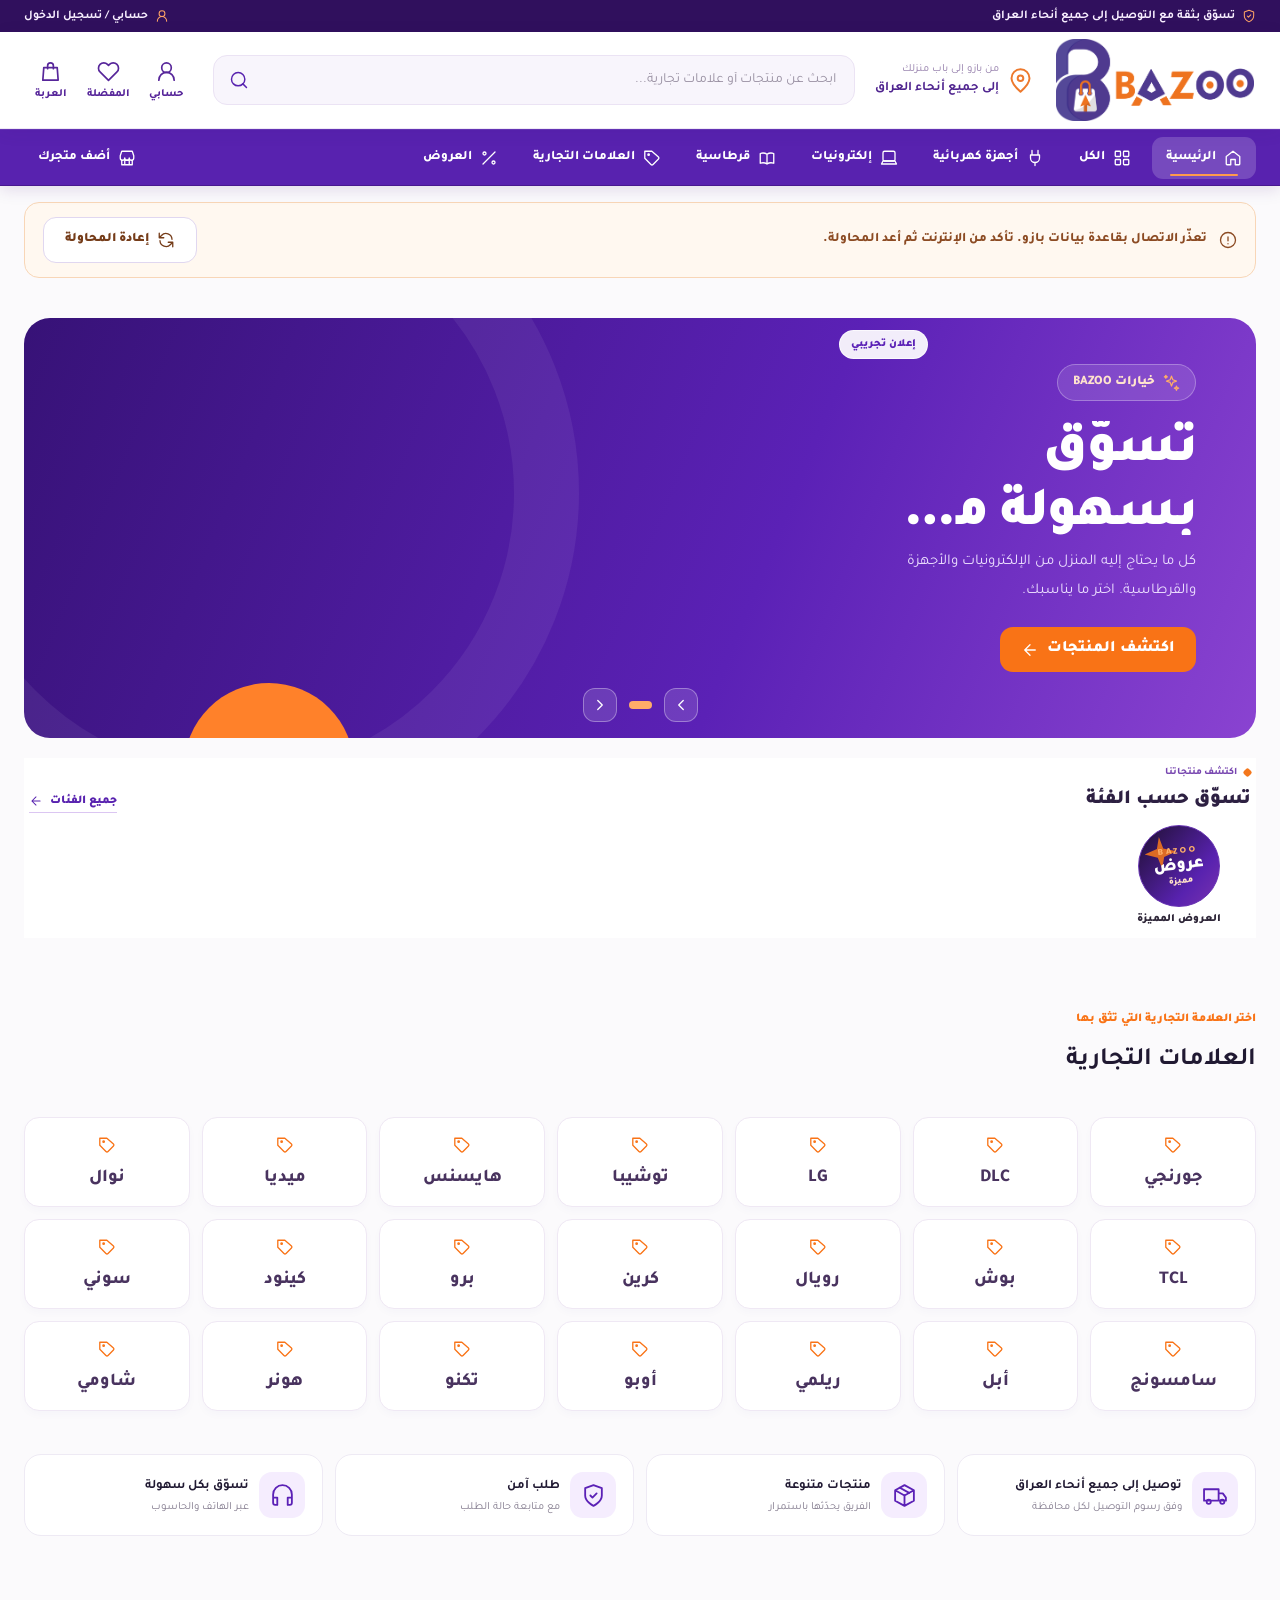
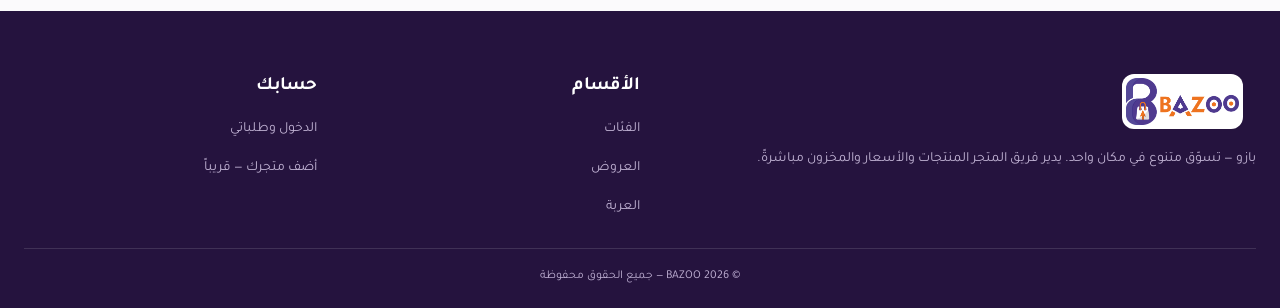
==== index.html @ 9058b74a "Publish compact unified BAZOO category tiles with new cache version" ====
<!doctype html><html lang="ar" dir="rtl"><head><meta charset="utf-8"><meta name="viewport" content="width=device-width,initial-scale=1,viewport-fit=cover"><meta name="theme-color" content="#5822af"><meta name="description" content="BAZOO بازو — متجر إلكتروني عراقي للأجهزة الكهربائية والإلكترونيات والقرطاسية"><title>BAZOO | بازو</title><link rel="icon" href="./%D8%B4%D8%B9%D8%A7%D8%B1%20%D8%A8%D8%A7%D8%B2%D9%88.png"><link rel="stylesheet" href="./style.css?v=20261123merged45"><link rel="stylesheet" href="./bazoo-ui.css?v=20261123ui41"></head><body>
<div class="topline"><div class="wrap topline-content"><span><svg class="svg-icon" aria-hidden="true"><use href="./icons.svg#shield-check"></use></svg> تسوّق بثقة مع التوصيل إلى جميع أنحاء العراق</span><a href="#/account"><svg class="svg-icon" aria-hidden="true"><use href="./icons.svg#user-round"></use></svg> حسابي / تسجيل الدخول</a></div></div>
<header class="header"><div class="wrap headerinner">
<a class="brand" href="#/home" aria-label="BAZOO الرئيسية"><img src="./%D8%A8%D8%A7%D8%B2%D9%88%20%D8%A7%D9%81%D9%82%D9%8A.png" alt="شعار BAZOO الأفقي"></a>
<div class="delivery-note"><svg class="svg-icon" aria-hidden="true"><use href="./icons.svg#map-pin"></use></svg><span><small class="delivery-desktop">من بازو إلى باب منزلك</small><small class="delivery-mobile">التوصيل</small><strong class="delivery-desktop">إلى جميع أنحاء العراق</strong><strong class="delivery-mobile">داخل العراق</strong></span></div>
<form id="searchForm" class="search" role="search"><input id="searchBox" placeholder="ابحث عن منتجات أو علامات تجارية..." aria-label="ابحث بالمتجر"><button aria-label="ابحث" title="بحث" type="submit"><svg class="svg-icon" aria-hidden="true"><use href="./icons.svg#search"></use></svg></button></form>
<div class="headact">
<button id="accountBtn" class="header-action" aria-label="حسابي"><svg class="svg-icon" aria-hidden="true"><use href="./icons.svg#user-round"></use></svg><span>حسابي</span></button>
<button id="favoritesBtn" class="header-action" aria-label="المفضلة"><svg class="svg-icon" aria-hidden="true"><use href="./icons.svg#heart"></use></svg><span>المفضلة</span></button>
<button id="cartBtn" class="header-action cart-header" aria-label="عربة التسوق"><svg class="svg-icon" aria-hidden="true"><use href="./icons.svg#shopping-bag"></use></svg><span>العربة</span><span id="cartBadge" class="bubble"></span></button>
</div></div></header>
<div class="category-topbar"><div class="wrap category-nav" id="categoryNav" aria-label="أقسام المتجر">
<button class="category-nav-link active" data-go="home"><svg class="svg-icon" aria-hidden="true"><use href="./icons.svg#home"></use></svg> الرئيسية</button>
<button class="category-nav-link" data-go="categories"><svg class="svg-icon" aria-hidden="true"><use href="./icons.svg#grid"></use></svg> الكل</button>
<button class="category-nav-link" data-main-cat="appliances"><svg class="svg-icon" aria-hidden="true"><use href="./icons.svg#plug"></use></svg> أجهزة كهربائية</button>
<button class="category-nav-link" data-main-cat="electronics"><svg class="svg-icon" aria-hidden="true"><use href="./icons.svg#laptop"></use></svg> إلكترونيات</button>
<button class="category-nav-link" data-main-cat="stationery"><svg class="svg-icon" aria-hidden="true"><use href="./icons.svg#book-open"></use></svg> قرطاسية</button>
<button class="category-nav-link" data-go="brands"><svg class="svg-icon" aria-hidden="true"><use href="./icons.svg#tag"></use></svg> العلامات التجارية</button>
<button class="category-nav-link" data-go="offers"><svg class="svg-icon" aria-hidden="true"><use href="./icons.svg#percent"></use></svg> العروض</button>
<button class="category-nav-link nav-admin-entry" data-go="market"><svg class="svg-icon" aria-hidden="true"><use href="./icons.svg#store"></use></svg> أضف متجرك</button>
</div></div>
<main id="app" class="wrap"><section class="storefront-shell">
<div class="shell-hero">
<div><span class="shell-label"><svg class="svg-icon" aria-hidden="true"><use href="./icons.svg#sparkles"></use></svg> اكتشف عالم بازو</span><h1>اختيارات أكثر.<br><em>تسوّق أسهل.</em></h1><p>أجهزة كهربائية وإلكترونيات وقرطاسية في متجر واحد.</p><a class="btn accent" href="#/categories">استكشف الفئات <svg class="svg-icon" aria-hidden="true"><use href="./icons.svg#arrow-left"></use></svg></a></div>
<div class="shell-art"><svg class="svg-icon" aria-hidden="true"><use href="./icons.svg#shopping-bag"></use></svg></div>
</div>
<div class="shell-cat-row"><a href="#/categories"><span><svg class="svg-icon" aria-hidden="true"><use href="./icons.svg#building"></use></svg></span><strong>أجهزة منزلية</strong></a><a href="#/categories"><span><svg class="svg-icon" aria-hidden="true"><use href="./icons.svg#plug"></use></svg></span><strong>مواد تأسيس</strong></a><a href="#/categories"><span><svg class="svg-icon" aria-hidden="true"><use href="./icons.svg#laptop"></use></svg></span><strong>أجهزة وألعاب</strong></a><a href="#/categories"><span><svg class="svg-icon" aria-hidden="true"><use href="./icons.svg#headphones"></use></svg></span><strong>إكسسوارات</strong></a><a href="#/categories"><span><svg class="svg-icon" aria-hidden="true"><use href="./icons.svg#smartphone"></use></svg></span><strong>هواتف</strong></a><a href="#/categories"><span><svg class="svg-icon" aria-hidden="true"><use href="./icons.svg#clipboard"></use></svg></span><strong>مواد مكتبية</strong></a><a href="#/categories"><span><svg class="svg-icon" aria-hidden="true"><use href="./icons.svg#book-open"></use></svg></span><strong>مواد دراسية</strong></a></div>
<div class="shell-load-tip" id="siteStatus" aria-live="polite"></div>
</section></main>
<footer class="footer"><div class="wrap"><div class="footer-inner"><div><a class="brand" href="#/home"><img src="./%D8%A8%D8%A7%D8%B2%D9%88%20%D8%A7%D9%81%D9%82%D9%8A.png" alt="بازو"></a><p>بازو — تسوّق متنوع في مكان واحد. يدير فريق المتجر المنتجات والأسعار والمخزون مباشرةً.</p></div><div><h3>الأقسام</h3><a href="#/categories">الفئات</a><a href="#/offers">العروض</a><a href="#/cart">العربة</a></div><div><h3>حسابك</h3><a href="#/account">الدخول وطلباتي</a><a href="#/market">أضف متجرك — قريباً</a></div></div><div class="footnote">© <span id="year"></span> BAZOO — جميع الحقوق محفوظة</div></div></footer>
<nav class="bottomnav" id="bottomNav" aria-label="التنقل السفلي"><button data-go="home"><span><svg class="svg-icon" aria-hidden="true"><use href="./icons.svg#home"></use></svg></span>الرئيسية</button><button data-go="categories"><span><svg class="svg-icon" aria-hidden="true"><use href="./icons.svg#grid"></use></svg></span>الفئات</button><button data-go="offers"><span><svg class="svg-icon" aria-hidden="true"><use href="./icons.svg#percent"></use></svg></span>العروض</button><button data-go="cart"><span><svg class="svg-icon" aria-hidden="true"><use href="./icons.svg#shopping-bag"></use></svg></span>العربة</button><button data-go="market"><span><svg class="svg-icon" aria-hidden="true"><use href="./icons.svg#store"></use></svg></span>أضف متجرك</button></nav>
<div id="modalBackdrop" class="modal-backdrop"></div><div id="modal" class="modal" role="dialog" aria-modal="true" aria-labelledby="modalTitle"><div class="modal-head"><h2 id="modalTitle">تفاصيل</h2><button class="close" id="closeModal" aria-label="إغلاق"><svg class="svg-icon" aria-hidden="true"><use href="./icons.svg#x"></use></svg></button></div><div id="modalBody"></div></div><div id="toast" class="toast" role="status"></div>
<script>
(function(){
var initial=document.getElementById("app").innerHTML;
setTimeout(function(){var app=document.getElementById("app");if(app.innerHTML===initial){var x=document.getElementById("siteStatus");if(x)x.innerHTML='<div class="connection-notice" role="status">تعذّر تشغيل المزايا التفاعلية. يمكنك تصفح الأقسام أو تحديث الصفحة للمتابعة. <button class="btn outline" onclick="location.reload()">إعادة المحاولة</button></div>';}},10000);
})();
</script>
<script defer src="./bazoo-ui.js?v=20261123ui41"></script><script defer src="./bundle.js?v=20261123merged45"></script></body></html>
---- style.css ----
@import url('https://fonts.googleapis.com/css2?family=Tajawal:wght@400;500;600;700;800;900&family=Poppins:wght@600;700;800&display=swap');
:root{--p:#5822af;--pd:#32136f;--o:#f4771c;--bg:#f9f8fd;--ink:#211b31;--muted:#81798c;--line:#ebe7f2;--white:#fff;--shadow:0 14px 38px #34127312}
*{box-sizing:border-box}html{scroll-behavior:smooth}body{margin:0;background:var(--bg);color:var(--ink);font-family:Tajawal,Arial,sans-serif}button,input,select,textarea{font:inherit}button{cursor:pointer}a{text-decoration:none;color:inherit}button:disabled{opacity:.5;cursor:not-allowed}img{display:block;max-width:100%}button:focus-visible,input:focus-visible,textarea:focus-visible,select:focus-visible,a:focus-visible{outline:3px solid #ffa55b;outline-offset:2px}.wrap{width:min(1200px,calc(100% - 36px));margin:auto}.topline{background:var(--pd);color:white;text-align:center;padding:9px;font-size:13px}.topline b{color:#ffac66}.header{background:white;border-bottom:1px solid var(--line);position:sticky;top:0;z-index:50}.headerinner{min-height:78px;display:flex;align-items:center;gap:22px}.brand{display:flex;align-items:center;flex-shrink:0}.brand img{height:54px;width:auto;max-width:170px;object-fit:contain}.navlinks{display:flex;gap:24px;align-items:center;font-weight:800;font-size:14px}.navlinks button,.navlinks a{border:0;background:none;color:var(--ink);font-weight:800}.navlinks .active{color:var(--p)}.search{margin-inline-start:auto;display:flex;align-items:center;max-width:325px;flex:1;min-width:130px;background:#f6f3fa;border:1px solid var(--line);border-radius:15px}.search input{border:0;outline:0;background:none;min-width:0;width:100%;padding:13px}.search button{background:none;border:0;font-size:21px;color:var(--p);padding:7px 14px}.headact{display:flex;gap:8px}.icon{width:42px;height:42px;background:#f6f0fc;border:0;border-radius:13px;color:var(--p);font-size:22px;position:relative}.bubble{position:absolute;top:-6px;left:-6px;min-width:20px;height:20px;background:var(--o);color:#fff;border-radius:50%;padding:3px;font:700 11px Poppins}.bubble:empty{display:none}.hero{margin-top:26px;min-height:390px;background:linear-gradient(110deg,#34106f,#5822af 65%,#853bdc);border-radius:28px;color:#fff;display:grid;grid-template-columns:1.2fr .8fr;overflow:hidden;position:relative}.hero:before{content:"";position:absolute;width:520px;height:520px;border:75px solid #ffffff0b;border-radius:50%;left:-165px;top:-125px}.hero-content{padding:65px 64px;position:relative;z-index:1}.pill{display:inline-flex;background:#ffffff20;border:1px solid #ffffff35;border-radius:28px;padding:9px 16px;font-size:13px;font-weight:900}.hero h1{font-size:clamp(35px,4.5vw,60px);line-height:1.25;margin:18px 0;letter-spacing:-1px}.hero h1 span{color:#ffa45f}.hero p{color:#eee3ff;font-size:16px;line-height:1.8;max-width:440px}.btn{border:0;border-radius:13px;padding:13px 21px;font-weight:900;display:inline-flex;align-items:center;justify-content:center;gap:8px;min-height:44px}.primary{background:var(--p);color:#fff}.accent{background:var(--o);color:white}.outline{background:white;color:var(--p);border:1px solid #e0d7f0}.ghost{background:#ffffff22;color:white;border:1px solid #ffffff55}.hero-buttons{display:flex;gap:9px;margin-top:24px}.hero-graphic{position:relative;display:grid;place-items:center}.hero-disc{width:315px;aspect-ratio:1;border-radius:50%;background:#f88935;box-shadow:0 0 0 35px #ffffff10,0 0 0 70px #ffffff07;display:grid;place-items:center}.hero-disc img{height:190px;max-width:75%;object-fit:contain;filter:drop-shadow(0 15px 20px #2b096a55)}.hero-symbol{font-size:130px;filter:drop-shadow(0 12px 14px #1a043e55)}.benefits{display:grid;grid-template-columns:repeat(4,1fr);gap:12px;margin-top:17px}.benefit{background:white;padding:17px;border:1px solid var(--line);border-radius:17px;display:flex;align-items:center;gap:10px}.benefit i{font-style:normal;font-size:26px;background:#f5edfe;border-radius:13px;padding:9px}.benefit strong{font-size:13px}.benefit small{display:block;font-size:11px;color:var(--muted);margin-top:5px}.section{padding-top:59px}.section-head{display:flex;align-items:end;justify-content:space-between;gap:12px;margin-bottom:19px}.kicker{color:var(--o);font-size:12px;font-weight:900}.section h2,.page h1{font-size:29px;letter-spacing:-.5px;margin:6px 0}.subtle{color:var(--muted);font-size:14px;line-height:1.7}.cat-grid{display:grid;grid-template-columns:repeat(3,1fr);gap:13px}.cat-tile{border:1px solid var(--line);background:white;border-radius:17px;padding:20px;text-align:right;min-height:94px}.cat-tile:hover,.cat-tile.selected{border-color:var(--p);background:#f8f3ff}.cat-tile strong{display:block;font-size:17px;margin-bottom:8px}.cat-tile small{color:var(--muted)}.filters{display:flex;gap:9px;flex-wrap:wrap;margin:17px 0}.filter{border:1px solid #e4d9ee;border-radius:25px;padding:9px 15px;background:white;color:var(--p);font-size:13px;font-weight:800}.filter.active{background:var(--p);color:white}.filter-panel{background:#fff;border:1px solid var(--line);border-radius:17px;padding:17px;display:grid;grid-template-columns:1fr 1fr 1fr;gap:13px}.filter-panel label{font-size:12px;font-weight:900;display:grid;gap:8px}.field, .filter-panel select{border:1px solid #e7e0ee;background:white;padding:12px 13px;border-radius:12px;width:100%;min-width:0;color:var(--ink)}.grid-products{display:grid;grid-template-columns:repeat(4,minmax(0,1fr));gap:16px}.product{border:1px solid var(--line);border-radius:20px;background:white;overflow:hidden;min-width:0;transition:transform .18s,box-shadow .18s}.product:hover{transform:translateY(-3px);box-shadow:var(--shadow)}.prodimage{height:230px;background:#f2eff8;display:grid;place-items:center;position:relative;cursor:pointer}.prodimage img{width:100%;height:100%;object-fit:contain;padding:13px}.placeholder{font-size:65px;color:#a994ce}.tag{position:absolute;top:10px;right:10px;background:var(--o);color:white;border-radius:8px;padding:6px 8px;font-size:11px;font-weight:900}.prodinfo{padding:16px}.prodinfo small{color:var(--muted)}.prodinfo h3{font-size:15px;min-height:43px;line-height:1.5;margin:7px 0}.cost{font-size:18px;font-weight:900;color:var(--p)}.old{color:#a49aae;font-size:12px;text-decoration:line-through;margin-right:8px}.prodfoot{display:flex;gap:8px;margin-top:14px}.prodfoot .btn{flex:1;padding:10px}.heart{width:41px;border-radius:12px;background:#f6f0fc;border:0;color:var(--p);font-size:20px}.heart.on{color:#ed5484}.notice{border:1px dashed #cdb9e6;background:#fff;border-radius:17px;color:#74678a;padding:37px;text-align:center;line-height:1.8}.promo-card{background:linear-gradient(115deg,#ffede0,#ffdbbe);padding:34px;border-radius:23px;min-height:190px;margin-top:50px}.promo-card h2{font-size:30px;margin:8px 0}.promo-card p{color:#725344}.footer{background:#25133e;color:white;padding:45px 0 25px;margin-top:75px}.footer-inner{display:grid;grid-template-columns:2fr 1fr 1fr;gap:30px}.footer .brand img{background:#fff;border-radius:12px;padding:4px}.footer p,.footer a{color:#c0b2d3;font-size:14px;line-height:1.9}.footer a{display:block;margin-top:12px}.footnote{border-top:1px solid #ffffff20;margin-top:28px;padding-top:20px;color:#bdaed1;text-align:center;font-size:12px}.page{padding-top:35px;min-height:52vh}.two-col{display:grid;grid-template-columns:1.5fr .8fr;gap:24px}.card{background:white;border:1px solid var(--line);border-radius:18px;padding:22px}.cartrow{display:grid;grid-template-columns:85px 1fr auto;gap:15px;align-items:center;border-bottom:1px solid var(--line);padding:15px 0}.cartrow:last-child{border-bottom:0}.cartpic{height:82px;width:85px;background:#f1eff7;border-radius:12px;display:grid;place-items:center;overflow:hidden}.cartpic img{width:100%;height:100%;object-fit:contain}.qty{display:flex;align-items:center;gap:8px}.qty button{border:0;border-radius:7px;background:#eee6f7;color:var(--p);width:27px;height:27px;font-weight:900}.row{display:flex;justify-content:space-between;align-items:center;gap:15px}.summaryline{padding:13px 0;border-bottom:1px solid var(--line)}.summaryline strong{color:var(--p)}.sectiontitle{font-size:19px;margin:0 0 16px}.formgrid{display:grid;grid-template-columns:repeat(2,1fr);gap:14px}.formgroup{display:grid;gap:7px;font-size:13px;font-weight:800}.fullspan{grid-column:1/-1}textarea.field{min-height:95px;resize:vertical}.note{font-size:12px;color:var(--muted);line-height:1.7}.payment{display:flex;gap:15px;flex-wrap:wrap}.payment label{border:1px solid var(--line);border-radius:12px;padding:12px;font-size:13px}.payment input{accent-color:var(--p)}.auth-panel{max-width:470px;margin:45px auto}.stack{display:grid;gap:14px}.linkbtn{border:0;background:none;color:var(--p);font-weight:900}.danger{background:#fff0f2;color:#b5394a}.user-info{font-size:13px;color:var(--muted)}.order{border:1px solid var(--line);border-radius:13px;padding:15px;margin:11px 0}.orderid{font:600 12px Poppins}.status{display:inline-block;border-radius:10px;background:#eee6fa;color:var(--p);padding:6px 10px;font-size:12px;font-weight:900}.adminnav{display:flex;gap:9px;flex-wrap:wrap;margin:20px 0}.adminnav button{border:1px solid var(--line);background:white;border-radius:12px;padding:11px 16px;font-weight:900}.adminnav button.active{background:var(--p);color:white}.admin-table{overflow:auto}.admin-table table{width:100%;border-collapse:collapse;min-width:650px;text-align:right}.admin-table th,.admin-table td{border-bottom:1px solid var(--line);padding:13px;font-size:13px;vertical-align:middle}.admin-table th{color:var(--muted)}.admin-table img{width:50px;height:50px;object-fit:contain;border-radius:8px}.admin-table button{border:0;color:var(--p);background:#f4ebfa;border-radius:8px;padding:8px}.admin-form{max-width:800px}.hidden{display:none!important}.modal-backdrop{position:fixed;inset:0;background:#16092bbb;z-index:98;display:none}.modal-backdrop.show{display:block}.modal{display:none;position:fixed;z-index:99;top:50%;left:50%;transform:translate(-50%,-50%);width:min(650px,calc(100vw - 24px));max-height:92dvh;overflow:auto;background:white;border-radius:23px;padding:26px;box-shadow:0 30px 90px #14092480}.modal.show{display:block}.modal-head{display:flex;align-items:center;justify-content:space-between;gap:10px}.close{border:0;width:36px;height:36px;border-radius:10px;background:#f2ebf8;color:var(--p);font-size:22px}.toast{position:fixed;bottom:22px;right:24px;background:#281443;color:white;padding:15px 22px;border-radius:13px;z-index:120;display:none;max-width:min(500px,calc(100vw - 36px))}.toast.show{display:block}.bottomnav{display:none}.promo-frame{background:white;border:1px solid var(--line);border-radius:17px;padding:22px;margin:20px 0}.promo-frame img{width:100%;max-height:280px;object-fit:cover;border-radius:13px}.error{color:#ad3450}.loading{color:var(--muted);text-align:center;padding:30px}
@media(max-width:1000px){.navlinks{gap:11px}.hero-content{padding:45px 37px}.benefits{grid-template-columns:repeat(2,1fr)}.grid-products{grid-template-columns:repeat(3,minmax(0,1fr))}.prodimage{height:200px}}
@media(max-width:760px){.navlinks{display:none}.headerinner{flex-wrap:wrap;min-height:66px;padding:10px 0;gap:9px}.search{order:3;flex-basis:100%;max-width:none}.headact{margin-inline-start:auto}.brand img{height:42px;max-width:140px}.hero{grid-template-columns:1fr 1fr;min-height:320px}.hero h1{font-size:36px}.hero-content{padding:30px}.hero-graphic .hero-disc{width:210px}.hero-symbol{font-size:90px}.cat-grid{grid-template-columns:repeat(2,1fr)}.filter-panel{grid-template-columns:repeat(2,1fr)}.grid-products{grid-template-columns:repeat(2,minmax(0,1fr))}.two-col{grid-template-columns:1fr}.footer-inner{grid-template-columns:1fr 1fr}.footer-inner>div:first-child{grid-column:1/-1}}
@media(max-width:560px){body{padding-bottom:70px}.wrap{width:calc(100% - 26px)}.topline{font-size:11px}.hero{grid-template-columns:1fr;border-radius:20px;margin-top:14px}.hero-content{text-align:center;padding:32px 20px 5px}.hero h1{font-size:34px;margin:14px 0}.hero p{font-size:14px}.hero-buttons{justify-content:center}.hero-graphic{height:185px}.hero-disc{width:175px!important}.hero-symbol{font-size:75px}.benefits{gap:8px}.benefit{padding:11px 8px}.benefit i{font-size:21px;padding:6px}.benefit strong{font-size:11px}.benefit small{font-size:10px}.section{padding-top:44px}.section h2,.page h1{font-size:23px}.section-head{align-items:center}.cat-tile{padding:16px;min-height:78px}.cat-tile strong{font-size:14px}.cat-tile small{font-size:11px}.filter-panel{grid-template-columns:1fr}.filters{flex-wrap:nowrap;overflow:auto;scrollbar-width:none}.filter{flex-shrink:0}.grid-products{gap:10px}.prodimage{height:158px}.prodinfo{padding:11px}.prodinfo h3{font-size:13px}.cost{font-size:15px}.old{font-size:10px}.prodfoot .btn{font-size:11px;padding:8px}.product{border-radius:15px}.promo-card{margin-top:35px;padding:22px}.promo-card h2{font-size:23px}.footer{margin-top:55px}.footer-inner{gap:13px}.formgrid{grid-template-columns:1fr}.fullspan{grid-column:1}.card{padding:16px}.cartrow{grid-template-columns:64px 1fr auto;gap:8px}.cartpic{width:64px;height:64px}.cartrow strong{font-size:12px}.bottomnav{position:fixed;bottom:0;left:0;right:0;z-index:51;background:white;display:grid;grid-template-columns:repeat(5,1fr);border-top:1px solid var(--line);padding:8px 0 max(8px,env(safe-area-inset-bottom));box-shadow:0 -5px 19px #230d4815}.bottomnav button{display:grid;gap:3px;justify-items:center;border:0;background:none;color:#786b8a;font-size:10px;font-weight:800}.bottomnav button span{font-size:19px}.bottomnav button.active{color:var(--p)}.toast{bottom:85px;right:13px;left:13px}}


/* BAZOO | scalable SVG icon language */
.svg-icon{display:inline-block;width:20px;height:20px;flex-shrink:0;vertical-align:middle;stroke:currentColor;fill:none;overflow:visible}
svg.svg-icon[width]{width:var(--i-size,auto)}
.topline{display:flex;justify-content:center;align-items:center;gap:7px;letter-spacing:0}
.topline .svg-icon{width:14px;height:14px;color:#ffab66}
.icon{display:inline-grid;place-items:center;transition:background .2s,color .2s,transform .2s}
.icon .svg-icon{width:21px;height:21px;stroke-width:1.9}
.icon:hover{background:#ebe0fa;transform:translateY(-1px)}
.search button{display:inline-grid;place-items:center}
.search button .svg-icon{width:20px;height:20px}
.close{display:grid;place-items:center}.close .svg-icon{width:20px;height:20px}
.btn{transition:background .2s,transform .2s,box-shadow .2s;white-space:normal}
.btn .svg-icon{width:18px;height:18px}
.btn:hover:not(:disabled){transform:translateY(-2px);box-shadow:0 6px 16px #27115b17}
.pill{display:inline-flex;gap:8px;align-items:center}
.pill .svg-icon{width:17px;height:17px;color:#ffb47d}
.hero-symbol{display:grid;place-items:center}
.hero-symbol>.svg-icon{width:128px;height:128px;stroke-width:1.2;color:white;filter:drop-shadow(0 9px 16px #2a0a6333)}
.benefit i{display:grid;place-items:center;width:46px;height:46px;font-style:normal}
.benefit i .svg-icon{width:25px;height:25px;color:var(--p)}
.placeholder{display:grid;place-items:center;color:#bda6db}
.placeholder .svg-icon{width:62px;height:62px;stroke-width:1}
.empty-illustration{width:88px;height:88px;display:grid;place-items:center;border-radius:24px;background:#f3eafa;color:var(--p);margin:0 auto 14px}
.empty-illustration .svg-icon{width:44px;height:44px}
.heart{display:grid;place-items:center}.heart .svg-icon{width:20px;height:20px;transition:fill .15s}
.heart.on .svg-icon{fill:#ed548422;stroke:#d94a76}
.prodfoot .btn{gap:5px}.prodfoot .btn .svg-icon{width:16px;height:16px}
.cartrow .qty button{display:grid;place-items:center}
.qty .svg-icon{width:15px;height:15px}
.product .tag{font-family:Tajawal,sans-serif}
.promo-card{position:relative;overflow:hidden;isolation:isolate}
.promo-card:after{content:"";position:absolute;left:-40px;bottom:-160px;width:310px;height:310px;border-radius:50%;border:55px solid #ffaf772b;z-index:-1}
.bottomnav button span{display:grid;place-items:center;height:24px}
.bottomnav button .svg-icon{width:21px;height:21px;stroke-width:1.85;transition:transform .18s}
.bottomnav button.active .svg-icon{stroke-width:2.3;transform:translateY(-1px)}
.adminnav .svg-icon{width:18px;height:18px;margin-inline-end:5px}
.admin-table button{display:inline-flex;gap:6px;align-items:center;justify-content:center}
.admin-table button .svg-icon{width:15px;height:15px}
.loading .svg-icon{width:18px;height:18px;margin-inline-end:8px}
@keyframes bazoo-spin{to{transform:rotate(360deg)}}.spin{animation:bazoo-spin 1.4s linear infinite}
/* Dedicated login / sign-up experience */
.auth-page{padding-top:37px;padding-bottom:60px}
.auth-shell{display:grid;grid-template-columns:minmax(0,1.05fr) minmax(0,.95fr);background:#fff;max-width:1120px;margin:0 auto;min-height:570px;border-radius:28px;border:1px solid #e8e2f0;box-shadow:0 25px 65px #2f135014;overflow:hidden}
.auth-form-panel{padding:42px clamp(27px,4.5vw,65px) 36px;display:flex;flex-direction:column;justify-content:center}
.auth-back{display:inline-flex;align-items:center;gap:8px;color:#756788;font-size:13px;font-weight:800;align-self:flex-start;margin-bottom:25px}
.auth-back .svg-icon{width:16px;height:16px}.auth-back:hover{color:var(--p)}
.auth-symbol{width:55px;height:55px;border-radius:17px;background:linear-gradient(145deg,#eee3ff,#f9f6ff);color:var(--p);display:grid;place-items:center;margin-bottom:18px;border:1px solid #e9ddfa}
.auth-symbol .svg-icon{width:29px;height:29px;stroke-width:1.75}
.auth-heading h1{font-size:clamp(25px,3vw,34px);margin:7px 0;line-height:1.35}
.auth-heading .subtle{margin:0 0 21px;font-size:13px;max-width:400px}
.auth-tabs{display:grid;grid-template-columns:1fr 1fr;padding:5px;background:#f7f4fa;border-radius:14px;gap:5px;margin-bottom:23px}
.auth-tabs button{display:flex;align-items:center;justify-content:center;gap:8px;border:0;border-radius:11px;padding:12px 8px;background:transparent;color:#716482;font-size:13px;font-weight:900}
.auth-tabs button .svg-icon{width:18px;height:18px}
.auth-tabs button.active{background:white;box-shadow:0 3px 12px #32125e13;color:var(--p)}
.auth-form-panel .stack{gap:14px}
.auth-form-panel .formgroup{gap:8px;color:#46395b;font-size:13px;font-weight:900}
.input-icon{display:flex;align-items:center;position:relative;width:100%;color:#9586aa}
.input-icon>.svg-icon{width:19px;height:19px;position:absolute;right:14px;z-index:1;pointer-events:none}
.input-icon .field{height:49px;border-radius:13px;background:#fdfcff;border:1px solid #e6deed;transition:background .2s,border-color .2s,box-shadow .2s;font-size:14px;padding-right:45px;padding-left:14px}
.input-icon .field:focus{border-color:#ad83e7;outline:none;box-shadow:0 0 0 4px #9d5bdc13;background:#fff}
.input-icon:focus-within>.svg-icon{color:var(--p)}
.auth-password .field{padding-left:48px}
.password-toggle{position:absolute;left:6px;top:5px;bottom:5px;width:39px;border:0;background:transparent;color:#87759a;border-radius:9px;display:grid;place-items:center}
.password-toggle:hover{background:#f1e9f9;color:var(--p)}
.password-toggle .svg-icon{width:19px;height:19px}
.forgot-link{justify-self:start;background:transparent;border:0;color:var(--p);font-size:12px;font-weight:800;padding:0;text-align:right;margin-top:-1px}
.forgot-link:hover{text-decoration:underline}
.auth-submit{width:100%;height:49px;font-size:15px;background:linear-gradient(100deg,#5b21b6,#7130c6);box-shadow:0 7px 18px #5b21b626}
.auth-feedback{min-height:20px;font-size:12px;line-height:1.7;color:#4a3281;margin:10px 0 0}
.auth-feedback.error{color:#ad3450}
.auth-footnote{font-size:11px;color:#90829f;display:flex;gap:8px;align-items:center;justify-content:center;border-top:1px solid #f0ebf6;padding-top:20px;margin-top:16px}
.auth-footnote .svg-icon{width:16px;height:16px;color:var(--p)}
.auth-art{background:linear-gradient(153deg,#311167 0%,#6026b1 58%,#8139d7 100%);color:white;position:relative;overflow:hidden;display:grid;place-items:center;min-height:100%}
.auth-art-orbit{position:absolute;aspect-ratio:1;border-radius:50%;border:55px solid #ffffff10}
.auth-art-orbit.one{width:420px;right:-230px;top:-230px}.auth-art-orbit.two{width:370px;left:-190px;bottom:-180px;border-width:50px}
.auth-art:after{content:"";position:absolute;top:17%;left:10%;width:38px;height:38px;border:2px solid #ffae6c;border-radius:12px;transform:rotate(-18deg)}
.auth-art-content{position:relative;z-index:2;max-width:380px;padding:45px 24px;width:100%}
.auth-art-logo{display:grid;place-items:center;width:92px;height:92px;margin-bottom:31px;border-radius:26px;background:#ffffff1c;border:1px solid #ffffff40;box-shadow:0 15px 40px #260b6940}
.auth-art-logo .svg-icon{width:49px;height:49px;stroke-width:1.4}
.auth-art-kicker{color:#ffc38b;font-size:13px;font-weight:900}
.auth-art-content h2{font-size:clamp(28px,3.3vw,42px);line-height:1.35;margin:13px 0;font-weight:900}
.auth-art-content p{color:#ded3f6;font-size:15px;line-height:1.9;margin-bottom:35px}
.auth-benefit{display:flex;align-items:center;gap:12px;font-size:13px;font-weight:800;color:#f5edff;margin-top:18px}
.auth-benefit .svg-icon{height:20px;width:20px;color:#ffc18d}
@media(max-width:900px){.auth-form-panel{padding:30px 26px}.auth-art-content{padding:30px 20px}.auth-art-content h2{font-size:29px}.hero-symbol>.svg-icon{width:100px;height:100px}}
@media(max-width:760px){.auth-shell{grid-template-columns:1fr;max-width:600px}.auth-art{display:none}.auth-form-panel{padding:30px clamp(20px,5vw,45px)}.auth-page{padding-top:25px}.auth-back{margin-bottom:20px}}
@media(max-width:560px){.auth-page{padding-top:13px;padding-bottom:26px}.auth-shell{border-radius:20px;box-shadow:0 13px 30px #3212600b}.auth-form-panel{padding:23px 19px 27px}.auth-back{font-size:12px;margin-bottom:15px}.auth-symbol{width:47px;height:47px;border-radius:14px;margin-bottom:13px}.auth-symbol .svg-icon{width:25px;height:25px}.auth-heading h1{font-size:26px}.auth-heading .subtle{font-size:12px;margin-bottom:17px}.auth-tabs{margin-bottom:18px}.auth-tabs button{font-size:12px;padding:11px 6px;gap:6px}.auth-form-panel .stack{gap:13px}.auth-footnote{font-size:10px}.hero-symbol>.svg-icon{width:83px;height:83px}.benefit i{width:34px;height:34px}.benefit i .svg-icon{width:20px;height:20px}.prodfoot .btn .svg-icon{width:15px;height:15px}}
@media(prefers-reduced-motion:reduce){.spin{animation:none}}


/* 2026 BAZOO storefront editorial redesign — reference-inspired structure, original branding */
:root{--p:#5b21b6;--pd:#34116f;--o:#f97316;--ink:#201932;--bg:#fbfafc;--line:#eeeaf4;--shadow:0 16px 40px rgba(50,20,100,.08)}
body{background:#fbfafc;color:var(--ink)}
.wrap{width:min(1370px,calc(100% - 48px))}
.topline{background:#30105d;color:#f8efff;padding:0;min-height:32px;font-size:12px}
.topline-content{min-height:32px;display:flex;justify-content:space-between;gap:18px;align-items:center;font-weight:700}
.topline-content>span,.topline-content a{display:flex;align-items:center;gap:7px}
.topline-content .svg-icon{width:14px;height:14px;color:#ffa466}
.topline-content a:hover{color:white}
.header{position:sticky;top:0;z-index:52;background:var(--p);border:0;box-shadow:0 4px 18px #1c0c4217}
.headerinner{min-height:94px;gap:23px}
.brand{display:flex;align-items:center;justify-content:center;background:#fff;border-radius:14px;padding:6px 13px;min-width:155px;height:64px}
.brand img{height:55px;max-width:150px;object-fit:contain}
.delivery-note{color:#fff;display:flex;align-items:center;gap:10px;min-width:126px;white-space:nowrap}
.delivery-note>.svg-icon{width:27px;height:27px;color:#ffb77b}
.delivery-note small{display:block;color:#dfcef4;font-size:11px}
.delivery-note strong{font-size:13px;display:block;margin-top:5px}
.header .search{height:51px;max-width:none;flex:1;min-width:220px;background:white;border-color:white;border-radius:15px;box-shadow:0 4px 14px #28105f20}
.header .search input{padding:15px 18px;font-size:14px;color:var(--ink);outline:0}
.header .search input::placeholder{color:#9990a2}
.header .search button{height:43px;width:52px;color:var(--p)}
.headact{margin:0;gap:8px;align-items:center}
.header-action{color:#fff;border:0;background:transparent;min-width:60px;display:flex;flex-direction:column;align-items:center;justify-content:center;gap:5px;padding:5px 7px;position:relative;font-size:11px;font-weight:800;border-radius:12px}
.header-action .svg-icon{width:23px;height:23px;stroke-width:1.7}
.header-action:hover{background:#ffffff1d}
.header-action .bubble{background:var(--o);left:5px;top:0;border:2px solid var(--p);min-width:21px;height:21px}
.category-topbar{background:#fff;border-bottom:1px solid #eee7f6;box-shadow:0 4px 14px #33136a05;position:relative;z-index:34}
.category-nav{display:flex;align-items:center;gap:8px;min-height:58px;overflow-x:auto;scrollbar-width:none}
.category-nav::-webkit-scrollbar{display:none}
.category-nav-link{white-space:nowrap;background:transparent;border:0;border-radius:10px;padding:12px 14px;display:inline-flex;align-items:center;gap:8px;color:#463858;font-size:13px;font-weight:900;transition:.2s}
.category-nav-link .svg-icon{width:18px;height:18px;color:#75519b}
.category-nav-link:hover,.category-nav-link.active{color:var(--p);background:#f5effd}
.category-nav-link:hover .svg-icon,.category-nav-link.active .svg-icon{color:var(--p)}
.category-nav-link.nav-admin-entry{margin-inline-start:auto}
.storefront-shell{padding-top:22px}
.shell-hero{min-height:365px;border-radius:26px;background:linear-gradient(113deg,#32106b,#6026b2 70%,#8d45dc);display:grid;grid-template-columns:1fr .8fr;align-items:center;overflow:hidden;color:white;padding:48px 70px;position:relative}
.shell-hero:before{content:"";position:absolute;left:-100px;bottom:-150px;border:70px solid #ffffff11;border-radius:50%;width:420px;height:420px}
.shell-hero h1{font-size:clamp(37px,4.6vw,64px);line-height:1.18;margin:22px 0 14px}
.shell-hero h1 em{font-style:normal;color:#ffae76}
.shell-hero p{color:#e6d9f6;font-size:17px}
.shell-label{display:inline-flex;align-items:center;gap:8px;border:1px solid #ffffff40;background:#ffffff1c;border-radius:99px;padding:9px 15px;font-weight:900;font-size:13px}
.shell-label .svg-icon{color:#ffbc7e}
.shell-hero .btn{margin-top:20px}
.shell-art{position:relative;width:280px;height:280px;border-radius:50%;background:linear-gradient(145deg,#ffb36e,#fa7421);display:grid;place-items:center;justify-self:center;box-shadow:0 0 0 45px #ffffff10,0 0 0 85px #ffffff08}
.shell-art .svg-icon{width:135px;height:135px;stroke-width:1.2;filter:drop-shadow(0 16px 9px #631b7150)}
.shell-cat-row{display:grid;grid-template-columns:repeat(7,minmax(0,1fr));gap:12px;margin:30px 0}
.shell-cat-row>a{text-align:center;display:flex;flex-direction:column;align-items:center;gap:14px;font-size:13px;font-weight:800}
.shell-cat-row a>span{width:min(100%,140px);aspect-ratio:1;background:#f5f1fc;border:1px solid #ece3f9;border-radius:100%;display:grid;place-items:center}
.shell-cat-row a>span>.svg-icon{width:52px;height:52px;color:var(--p);stroke-width:1.25}
.shell-load-tip:empty{display:none}
.connection-notice{margin:16px 0;background:#fff8f0;border:1px solid #f8d6b7;border-radius:15px;padding:14px 18px;display:flex;align-items:center;gap:12px;color:#8c4b23;font-size:13px;font-weight:800;flex-wrap:wrap}
.connection-notice .btn{margin-inline-start:auto;background:#fff;color:#753c19}
.connection-notice .svg-icon{width:18px;height:18px}
/* Home: full width rotating merchandising banner */
.home-main{padding-top:24px}
.merch-slider{border-radius:26px;overflow:hidden;min-height:405px;background:linear-gradient(112deg,#371277,#5b21b6 60%,#8a43d1);color:#fff;position:relative;isolation:isolate}
.merch-slider:before{content:"";position:absolute;width:560px;height:560px;border:65px solid #ffffff10;left:-135px;top:-170px;border-radius:50%;z-index:-1}
.merch-slider:after{content:"";position:absolute;width:170px;height:170px;background:#ff812a;bottom:-115px;left:13%;border-radius:50%;z-index:-1}
.merch-slider.alt-1{background:linear-gradient(110deg,#28104d,#6520a8 58%,#9945d2)}
.merch-slider.alt-2{background:linear-gradient(105deg,#38136c,#5822a7 60%,#9e38aa)}
.merch-slider-inner{display:grid;grid-template-columns:minmax(0,1fr) minmax(0,1.03fr);min-height:405px}
.merch-content{padding:57px 66px 70px;position:relative;z-index:2;align-self:center}
.merch-eyebrow{display:inline-flex;align-items:center;gap:8px;color:#ffe3cd;background:#ffffff1e;border:1px solid #ffffff48;border-radius:99px;font-weight:900;font-size:13px;padding:9px 15px}
.merch-eyebrow .svg-icon{color:#ffac67;width:17px;height:17px}
.merch-content h1{font-size:clamp(40px,4.9vw,68px);letter-spacing:-1.6px;line-height:1.17;margin:20px 0 13px;font-weight:900}
.merch-content h1 b{color:#ffaf6e;font-weight:900}
.merch-content p{color:#ede0ff;line-height:1.9;font-size:17px;max-width:530px;margin-bottom:25px}
.merch-visual{position:relative;display:grid;place-items:center;overflow:hidden}
.merch-orbit{position:absolute;width:315px;height:315px;border-radius:50%;background:linear-gradient(140deg,#ffab67,#fb781e);box-shadow:0 0 0 35px #ffffff0d,0 0 0 77px #ffffff09}
.merch-illustration{position:relative;width:360px;height:280px;display:grid;place-items:center}
.merch-primary-card{width:240px;height:218px;border:1px solid #ffffff66;border-radius:28px;background:linear-gradient(147deg,#ffffffed,#f5efffdb);box-shadow:18px 23px 40px #25085860;display:grid;place-items:center;transform:rotate(-8deg);color:#5420a5}
.merch-primary-card .svg-icon{width:126px;height:126px;stroke-width:1.3}
.merch-floating{position:absolute;background:white;color:var(--p);border-radius:16px;width:88px;height:84px;display:grid;place-items:center;box-shadow:0 14px 28px #37137050}
.merch-floating .svg-icon{width:42px;height:42px;stroke-width:1.3}
.merch-floating.one{right:0;top:7px;transform:rotate(10deg)}
.merch-floating.two{left:4px;bottom:0;transform:rotate(-10deg)}
.merch-photo{position:relative;max-height:360px;width:85%;height:85%;object-fit:contain;filter:drop-shadow(0 15px 22px #2809587e)}
.slider-controls{position:absolute;z-index:4;bottom:18px;left:0;right:0;display:flex;justify-content:center;align-items:center;gap:12px;direction:ltr}
.slider-controls button{border:1px solid #ffffff55;background:#ffffff21;color:#fff;border-radius:12px;width:34px;height:34px;display:grid;place-items:center}
.slider-controls .svg-icon{width:18px;height:18px}
.slider-dots{display:flex;gap:7px}
.slider-dots button{border-radius:10px;width:8px;height:8px;min-width:8px;min-height:8px;background:#ffffff85;border:0;padding:0}
.slider-dots button.active{background:#ffac68;width:23px}
.home-categories{display:grid;grid-template-columns:repeat(7,minmax(0,1fr));gap:18px;padding:8px 0}
.round-category{display:grid;justify-items:center;align-content:start;gap:13px;border:0;background:transparent;text-align:center;color:#231834;font-weight:900;cursor:pointer;min-width:0}
.category-circle{width:min(100%,155px);aspect-ratio:1;border:1px solid #efedf4;background:radial-gradient(circle at 45% 31%,#fff 0%,#f4f1fa 76%);border-radius:50%;display:grid;place-items:center;box-shadow:inset 0 -7px 16px #39236e09;transition:transform .2s,border-color .2s}
.category-circle .svg-icon{width:45%;height:45%;stroke-width:1.35;color:var(--p)}
.round-category:nth-child(2n) .category-circle{background:radial-gradient(circle at 45% 31%,#fff,#fff1e8 83%)}
.round-category:hover .category-circle{transform:translateY(-5px);border-color:#be9be7}
.category-name{font-size:14px;line-height:1.5}
.home-section{padding-top:50px}
.home-section .section-head{margin-bottom:20px}
.home-section .section-head h2{font-size:25px}
.section-link{display:inline-flex;align-items:center;gap:7px;font-size:13px;font-weight:900;color:var(--p);white-space:nowrap}
.section-link .svg-icon{width:17px;height:17px}
.home-products .grid-products{grid-template-columns:repeat(5,minmax(0,1fr));gap:14px}
.home-products .prodimage{height:215px}
.home-products .prodinfo h3{font-size:14px}
.home-empty{display:flex;align-items:center;justify-content:space-between;gap:18px;min-height:170px;padding:23px 29px;border-radius:17px;border:1px solid #e9e1f1;background:linear-gradient(105deg,#fff,#faf6ff)}
.home-empty h3{font-size:19px;margin:0 0 6px}
.home-empty p{color:var(--muted);font-size:13px;margin:0;line-height:1.65}
.home-empty .home-empty-icon{width:82px;height:82px;border-radius:24px;background:#f0e5ff;display:grid;place-items:center;flex-shrink:0;color:var(--p)}
.home-empty-icon>.svg-icon{width:40px;height:40px}
.brand-gallery{display:grid;grid-template-columns:repeat(7,minmax(0,1fr));gap:12px}
.brand-chip{background:white;border:1px solid #efe8f4;border-radius:15px;min-height:90px;padding:13px;display:grid;place-items:center;font:800 18px Tajawal,Poppins,sans-serif;color:#49335f;box-shadow:0 4px 9px #3f1d6b06;transition:transform .2s,border-color .2s;white-space:normal;text-align:center}
.brand-chip:hover{transform:translateY(-3px);border-color:var(--p);color:var(--p)}
.brand-chip .svg-icon{width:18px;height:18px;color:var(--o);margin-bottom:4px}
.brand-chip strong{display:block;font:800 18px Tajawal,Poppins,sans-serif}
.category-feature-strip{display:grid;grid-template-columns:1fr 1fr;gap:18px}
.feature-strip-item{border-radius:20px;min-height:190px;padding:25px 28px;display:flex;align-items:center;gap:15px;background:linear-gradient(115deg,#f2e7ff,#e4caff);overflow:hidden}
.feature-strip-item:nth-child(2){background:linear-gradient(115deg,#fff3eb,#ffe0c7)}
.feature-strip-item h3{font-size:24px;margin:0 0 8px}
.feature-strip-item p{font-size:13px;color:#6a577f}
.feature-strip-item .art{margin-inline-start:auto;width:110px;height:110px;border-radius:30px;display:grid;place-items:center;background:#ffffff6e;transform:rotate(-8deg)}
.feature-strip-item .svg-icon{width:52px;height:52px;color:var(--p)}
.feature-strip-item:nth-child(2) .svg-icon{color:#e86a20}
.benefits.home-benefits{margin-top:43px}
.benefits.home-benefits .benefit{background:#fff}
.page-home .page{padding-top:0}
@media(max-width:1130px){
.headerinner{gap:14px}.delivery-note{display:none}
.brand{min-width:135px}.brand img{max-width:132px}
.home-products .grid-products{grid-template-columns:repeat(4,minmax(0,1fr))}
.brand-gallery{grid-template-columns:repeat(5,1fr)}
.merch-content{padding:46px 36px 64px}
.merch-content h1{font-size:45px}
}
@media(max-width:830px){
.wrap{width:calc(100% - 32px)}
.headerinner{min-height:78px;gap:12px}
.header-action{min-width:43px}
.header-action span:not(.bubble){display:none}
.header .search{min-width:190px}
.merch-slider,.merch-slider-inner{min-height:345px}
.merch-content{padding:32px 24px 55px}
.merch-content h1{font-size:39px}
.merch-content p{font-size:14px}
.merch-orbit{width:210px;height:210px}
.merch-illustration{width:240px;height:220px}
.merch-primary-card{width:155px;height:155px}
.merch-primary-card .svg-icon{width:83px;height:83px}
.merch-floating{width:61px;height:59px}
.merch-floating .svg-icon{width:31px;height:31px}
.home-categories{grid-template-columns:repeat(4,1fr);row-gap:19px}
.home-products .grid-products{grid-template-columns:repeat(3,minmax(0,1fr))}
.brand-gallery{grid-template-columns:repeat(4,1fr)}
.category-nav{min-height:52px}
}
@media(max-width:600px){
.wrap{width:calc(100% - 26px)}
.topline{min-height:28px;font-size:10px}.topline-content{min-height:28px}
.topline-content a{display:none}
.headerinner{gap:9px;min-height:68px}
.brand{min-width:103px;height:46px;padding:4px 7px;border-radius:10px}
.brand img{max-width:100px;height:39px}
.header .search{order:3;flex-basis:100%;height:43px;min-width:0;border-radius:12px}
.header .search input{padding:10px 12px;font-size:13px}
.header .search button{height:38px;width:44px}
.headact{margin-inline-start:auto}
.header-action{min-width:34px;width:35px;height:39px;padding:4px}
.header-action .svg-icon{width:21px;height:21px}
.category-topbar{border-bottom:1px solid #eee9f4}
.category-nav{min-height:48px;gap:1px}
.category-nav-link{padding:10px 11px;font-size:11px;gap:5px;border-radius:7px}
.category-nav-link .svg-icon{width:15px;height:15px}
.category-nav-link.nav-admin-entry{margin-inline-start:0}
.home-main{padding-top:12px}
.merch-slider{border-radius:18px;min-height:0}
.merch-slider-inner{grid-template-columns:1fr;min-height:0}
.merch-content{padding:27px 21px 0;text-align:center}
.merch-eyebrow{font-size:11px;padding:7px 11px}
.merch-content h1{font-size:34px;margin:13px 0 9px;letter-spacing:-.8px}
.merch-content p{font-size:12px;margin:0 auto 14px;max-width:310px}
.merch-content .btn{padding:10px 17px}
.merch-visual{height:190px}
.merch-orbit{width:169px;height:169px}
.merch-illustration{width:230px;height:185px}
.merch-primary-card{width:142px;height:132px;border-radius:19px}
.merch-primary-card .svg-icon{width:74px;height:74px}
.merch-floating{width:56px;height:53px;border-radius:11px}
.merch-floating.one{right:12px;top:8px}.merch-floating.two{left:12px;bottom:5px}
.slider-controls{bottom:9px;gap:8px}
.slider-controls button{width:27px;height:27px;border-radius:9px}
.slider-dots button{height:6px;min-height:6px;width:6px;min-width:6px}
.slider-dots button.active{width:19px}
.home-section{padding-top:36px}
.home-section .section-head h2{font-size:22px}
.home-categories{display:flex;overflow-x:auto;scrollbar-width:none;gap:13px;padding:4px 2px 8px;scroll-snap-type:x mandatory}
.home-categories::-webkit-scrollbar{display:none}
.round-category{min-width:91px;width:91px;flex:0 0 91px;scroll-snap-align:start;gap:9px}
.category-circle{width:85px;height:85px}
.category-circle .svg-icon{width:39px;height:39px}
.category-name{font-size:11px}
.home-products .grid-products{grid-template-columns:repeat(2,minmax(0,1fr));gap:10px}
.home-products .prodimage{height:157px}
.home-empty{min-height:120px;padding:16px;gap:10px}
.home-empty h3{font-size:15px}
.home-empty p{font-size:11px}
.home-empty-icon{width:55px!important;height:55px!important;border-radius:17px!important}
.home-empty-icon>.svg-icon{width:28px;height:28px}
.brand-gallery{grid-template-columns:repeat(3,minmax(0,1fr));gap:8px}
.brand-chip{min-height:65px;border-radius:11px;padding:7px;font-size:14px}
.brand-chip strong{font-size:14px}
.brand-chip .svg-icon{width:13px;height:13px}
.category-feature-strip{grid-template-columns:1fr;gap:9px}
.feature-strip-item{min-height:140px;padding:22px;border-radius:16px}
.feature-strip-item h3{font-size:19px}
.feature-strip-item p{font-size:12px}
.feature-strip-item .art{width:80px;height:80px}
.feature-strip-item .svg-icon{width:36px;height:36px}
.storefront-shell{padding-top:12px}
.shell-hero{grid-template-columns:1fr;padding:30px 25px;min-height:300px;text-align:center}
.shell-art{width:115px;height:115px;margin-top:20px}
.shell-art .svg-icon{width:55px;height:55px}
.shell-hero h1{font-size:34px}.shell-hero p{font-size:13px}
.shell-cat-row{display:flex;overflow:auto;gap:12px;scrollbar-width:none}
.shell-cat-row>a{min-width:80px;font-size:11px}
.shell-cat-row a>span{width:78px}
.shell-cat-row a>span>.svg-icon{width:36px;height:36px}
}
@media(prefers-reduced-motion:reduce){.merch-slider *{transition:none!important}}


/* BAZOO release: rigid carousel dimensions on every slide */
.merch-slider{height:414px;min-height:0;max-height:414px}
.merch-slider-inner{height:100%;min-height:0;max-height:100%;grid-template-columns:minmax(0,1fr) minmax(0,1fr)}
.merch-content{min-width:0;height:100%;max-height:100%;display:flex;flex-direction:column;justify-content:center;align-items:flex-start;overflow:hidden;padding-top:35px;padding-bottom:61px}
.merch-content h1{font-size:clamp(36px,4.3vw,57px);max-width:100%;line-height:1.17;max-height:2.5em;overflow:hidden;display:-webkit-box;-webkit-box-orient:vertical;-webkit-line-clamp:2;line-clamp:2;overflow-wrap:anywhere}
.merch-content p{font-size:15px;max-height:3.8em;overflow:hidden;display:-webkit-box;-webkit-box-orient:vertical;-webkit-line-clamp:2;line-clamp:2;margin:0 0 18px}
.merch-content .hero-buttons{flex-shrink:0;flex-wrap:wrap;margin-top:10px}
.merch-visual{height:100%;min-height:0;max-height:100%;overflow:hidden}
.merch-photo{height:82%;max-height:calc(100% - 36px);max-width:84%;object-fit:contain}
.merch-orbit{width:min(315px,72%);aspect-ratio:1;height:auto}
.merch-illustration{max-height:calc(100% - 60px);max-width:95%;height:260px}
.slider-controls{bottom:16px}
/* Branded product previews and staff controls */
.product{position:relative}
.prodimage{overflow:hidden}
.prodimage img{object-fit:contain}
.demo-label{position:absolute;top:12px;left:12px;color:#5b21b6;background:#f7f0ff;border:1px solid #dbcbfa;padding:6px 9px;border-radius:8px;font-size:11px;font-weight:900;box-shadow:0 2px 8px #2b0b6114}
.demo-price-note{display:block;margin-top:8px;font-size:10px;color:#876c9b;font-weight:800;line-height:1.45}
.demo-product .prodinfo{display:flex;flex-direction:column}
.demo-product .prodfoot{margin-top:auto;padding-top:11px}
.demo-alert{display:flex;align-items:flex-start;gap:8px;background:#fff4e9;border:1px solid #ffd8bc;color:#80512a;padding:13px;border-radius:12px;font-weight:800;font-size:13px;line-height:1.5}
.demo-alert .svg-icon{width:18px;height:18px;flex-shrink:0}
.detail-img{width:100%;height:285px;max-width:100%;object-fit:contain;background:#f8f5fd;border-radius:14px;margin:17px 0}
.detail-description{line-height:1.9;white-space:pre-wrap;font-size:14px}
.demo-product .price-row{display:flex;align-items:center;flex-wrap:wrap;gap:9px}
.admin-table td{white-space:normal}
.admin-table td button{margin:3px 4px;border-radius:9px;padding:8px 10px}
.admin-table td button.danger-action{background:#fff0f1;color:#a8314d;border:1px solid #fad8df}
.admin-table td button.danger-action:hover{background:#ffe2e8}
.admin-table .card{overflow-x:auto}
.confirm-shell{padding-top:12px}
.confirm-graphic{width:65px;height:65px;border-radius:20px;display:grid;place-items:center;background:#fff0ee;color:#b23b43;margin-bottom:16px}
.confirm-graphic .svg-icon{width:34px;height:34px}
.confirm-actions{display:flex;gap:10px;margin-top:24px}
.confirm-actions .btn{min-width:140px}
.confirm-actions .danger{background:#b43d52;color:#fff;border:1px solid #b43d52}
.confirm-actions .danger:hover{background:#9e3047}
.modal{border:1px solid #e6def0}
.modal .stack{margin-top:16px}
.toast{z-index:130;box-shadow:0 15px 40px #2b0d4866;background:#291145;border:1px solid #ffffff1e;font-size:13px;line-height:1.55;max-width:520px;padding:14px 20px;border-radius:13px}
@media(max-width:950px){
 .merch-slider{height:370px;max-height:370px}
 .merch-content{padding:29px 29px 55px}
 .merch-content h1{font-size:clamp(30px,4.5vw,43px)}
 .merch-content p{font-size:13px}
}
@media(max-width:600px){
 .merch-slider{height:470px;min-height:470px;max-height:470px;overflow:hidden}
 .merch-slider-inner{height:100%;min-height:0;max-height:470px;grid-template-columns:1fr;grid-template-rows:270px 200px}
 .merch-content{height:270px;max-height:270px;min-height:0;padding:25px 17px 9px;align-items:center;text-align:center;justify-content:flex-start}
 .merch-content h1{font-size:31px;margin:12px 0 8px;line-height:1.15;max-height:2.45em}
 .merch-content p{font-size:12px;line-height:1.55;max-width:330px;min-height:0;max-height:3.25em;margin:0 0 11px}
 .merch-content .hero-buttons{margin-top:5px;justify-content:center;flex-wrap:wrap}
 .merch-content .hero-buttons .btn{min-height:37px;font-size:11px;padding:9px 12px}
 .merch-visual{height:198px;min-height:0}
 .merch-illustration{max-height:176px;height:170px}
 .merch-photo{height:88%;max-height:170px}
 .merch-orbit{max-height:165px;width:165px}
 .slider-controls{bottom:8px}
 .confirm-actions .btn{min-width:0;flex:1}
 .demo-label{font-size:9px;top:8px;left:7px;padding:4px 6px}
 .demo-price-note{font-size:9px}
 .admin-table td button{margin:2px;padding:7px 8px}
}

.merch-demo-stamp{position:absolute;top:12px;left:12px;z-index:5;align-self:auto;background:#ffffffeb;color:#5b21b6;border:1px solid #ffffffb5;font-size:11px;font-weight:900;padding:7px 11px;border-radius:999px;line-height:1.2}
@media(max-width:600px){.merch-demo-stamp{top:8px;left:9px;font-size:9px;padding:5px 8px}}


/* BAZOO v5 — calm storefront, one-row rails, photograph banners */
/* Hero: same exact dimensions on every campaign */
.merch-slider{position:relative!important;overflow:hidden!important;height:420px!important;min-height:420px!important;max-height:420px!important;border-radius:26px!important}
.merch-slider-inner{height:100%!important;min-height:0!important;max-height:100%!important}
.merch-slider-inner.photo-layout{position:relative!important;display:block!important;isolation:isolate}
.merch-picture{display:block;position:absolute;inset:0;z-index:0;overflow:hidden}
.merch-picture img{display:block;width:100%;height:100%;object-fit:cover;object-position:center center}
.merch-scrim{position:absolute;inset:0;z-index:1;background:linear-gradient(270deg,rgba(36,10,83,.97) 0%,rgba(51,19,110,.91) 38%,rgba(70,30,117,.53) 65%,rgba(39,19,64,.12) 100%)}
.merch-slider-inner.photo-layout .merch-content{position:relative;z-index:2;width:min(55%,660px);height:100%;max-height:100%;box-sizing:border-box;display:flex;flex-direction:column;justify-content:center;align-items:flex-start;padding:47px 60px 65px;overflow:hidden}
.merch-slider-inner.photo-layout .merch-content h1{color:white;font-size:clamp(33px,3.9vw,53px);line-height:1.18;margin:15px 0 12px;max-height:2.48em;overflow:hidden;-webkit-line-clamp:2;line-clamp:2}
.merch-slider-inner.photo-layout .merch-content p{color:#f3eaff;max-height:3.8em;line-height:1.8;overflow:hidden}
.merch-slider-inner.plain-layout .merch-content{width:min(70%,650px);height:100%;max-height:100%;padding:46px 60px 66px}
.merch-slider-inner.photo-layout .merch-eyebrow{background:#ffffff20;border:1px solid #ffffff52;color:white}
.merch-demo-stamp{top:12px!important;left:14px!important}
.slider-controls{z-index:6}
.merch-slider:after,.merch-slider:before{pointer-events:none}
/* Horizontally scrollable product rails on homepage only */
.home-rail-section{padding-top:46px}
.rail-heading{display:flex;align-items:end;justify-content:space-between;gap:20px;margin-bottom:17px}
.rail-heading h2{font-size:25px;line-height:1.3;margin:5px 0 0}
.rail-heading .section-link{border:1px solid #e8ddf5;background:#fff;border-radius:24px;min-height:37px;padding:8px 14px;display:inline-flex;align-items:center;gap:8px;font-size:12px;color:#5b21b6}
.rail-heading .section-link:hover{background:#f5edff}
.rail-container{position:relative;min-width:0;padding:4px 0 7px;isolation:isolate}
.rail-scroll{display:flex;flex-wrap:nowrap!important;gap:15px;overflow-x:auto;overflow-y:hidden;scroll-snap-type:x mandatory;scroll-padding-inline:3px;scrollbar-width:none;overscroll-behavior-x:contain;padding:3px 2px 17px;direction:rtl}
.rail-scroll::-webkit-scrollbar{display:none}
.rail-scroll .product{flex:0 0 clamp(195px,18vw,238px);width:clamp(195px,18vw,238px);min-width:0;scroll-snap-align:start;border:1px solid #ece7f2;box-shadow:0 2px 12px #30135b09;border-radius:17px;transition:transform .2s,box-shadow .2s}
.rail-scroll .product:hover{transform:translateY(-2px);box-shadow:0 12px 25px #2d0d4914}
.rail-scroll .prodimage{height:184px!important;background:#faf9fc!important}
.rail-scroll .prodimage img{padding:0!important;width:100%;height:100%;object-fit:cover}
.rail-scroll .prodinfo{padding:13px 13px 15px}
.rail-scroll .prodinfo h3{font-size:13px;line-height:1.5;min-height:39px;max-height:42px;margin:6px 0;overflow:hidden;display:-webkit-box;-webkit-box-orient:vertical;-webkit-line-clamp:2;line-clamp:2}
.rail-scroll .cost{font-size:16px}
.rail-scroll .prodfoot{margin-top:auto;padding-top:10px}
.rail-scroll .prodfoot .btn{font-size:12px;min-height:40px}
.rail-arrow{position:absolute;top:45%;z-index:5;width:43px;height:43px;border:1px solid #ebdcf8;border-radius:50%;background:#fff;color:#5b21b6;box-shadow:0 6px 22px #29134525;display:grid;place-items:center;transition:transform .18s,background .18s;opacity:.96}
.rail-arrow:hover{transform:translateY(-2px);background:#f7f0ff}
.rail-arrow .svg-icon{width:23px;height:23px}
.rail-arrow.rail-next{left:-13px}
.rail-arrow.rail-back{right:-13px}
@keyframes bazoo-slide-hint{0%,70%,100%{box-shadow:0 5px 18px #29134524;transform:scale(1)}83%{box-shadow:0 0 0 9px #f9731620,0 8px 23px #29134530;transform:scale(1.07)}}
.rail-container:not(.rail-visited) .rail-next.attention{animation:bazoo-slide-hint 3.3s ease-in-out infinite}
.rail-container.rail-visited .rail-next.attention{animation:none}
.home-rail-section .rail-scroll .old{font-size:11px}
.home-categories{padding-top:13px;padding-bottom:4px}
/* Big readable BAZOO original trademark */
.header .brand{min-width:205px!important;width:205px!important;height:75px!important;max-width:205px!important;border-radius:13px;padding:4px 8px!important;background:#fff;box-shadow:0 3px 14px #2107471a}
.header .brand img{width:100%!important;max-width:100%!important;height:67px!important;object-fit:contain;transform:scale(1.06)}
.headerinner{min-height:101px!important}
.header .search{max-width:none}
.banner-editor{padding-top:10px}
.banner-upload-grid{display:grid;grid-template-columns:minmax(0,1.35fr) minmax(0,.65fr);gap:14px}
.banner-upload-box{display:flex;flex-direction:column;gap:8px;min-width:0;background:#faf7ff;border:1px solid #e8def3;border-radius:15px;padding:13px}
.banner-upload-header{display:flex;align-items:center;gap:7px;font-size:13px;font-weight:900;color:#452c68}
.banner-upload-header .svg-icon{color:var(--p);width:17px;height:17px}
.banner-upload-header small{font:700 11px Tajawal,sans-serif;color:#9185a2;margin-inline-start:auto}
.banner-preview{border-radius:10px;border:1px dashed #c9b8db;background:#eee8f5;display:grid;place-items:center;color:#aa91c3;overflow:hidden}
.banner-preview.desktop-preview{aspect-ratio:3/1}
.banner-preview.mobile-preview{aspect-ratio:4/5}
.banner-preview img{width:100%;height:100%;object-fit:cover}
.banner-upload-guide{font-size:10px;color:#857991;line-height:1.5}
.banner-upload-box .field{font-size:11px;padding:10px;max-width:100%}
@media(max-width:1000px){
 .header .brand{min-width:164px!important;width:164px!important;height:64px!important}
 .header .brand img{height:56px!important}
 .headerinner{min-height:85px!important}
 .rail-scroll .product{flex-basis:205px;width:205px}
}
@media(max-width:760px){
 .header .brand{min-width:142px!important;width:142px!important;height:58px!important}
 .header .brand img{height:51px!important}
 .headerinner{min-height:72px!important}
 .merch-slider{height:358px!important;min-height:358px!important;max-height:358px!important}
 .merch-slider-inner.photo-layout .merch-content{padding:35px 30px 55px;width:63%}
 .merch-slider-inner.photo-layout .merch-content h1{font-size:36px}
 .rail-scroll .product{flex-basis:210px;width:210px}
}
@media(max-width:600px){
 .header .brand{min-width:137px!important;width:137px!important;max-width:137px!important;height:54px!important;padding:3px 6px!important}
 .header .brand img{height:48px!important;max-width:100%!important;transform:scale(1.10)}
 .headerinner{min-height:70px!important}
 .merch-slider{height:438px!important;min-height:438px!important;max-height:438px!important;border-radius:19px!important}
 .merch-slider-inner.photo-layout{display:block!important;height:438px!important;max-height:438px!important}
 .merch-picture img{object-position:center center}
 .merch-scrim{background:linear-gradient(180deg,rgba(39,12,84,.94) 0%,rgba(52,18,101,.85) 31%,rgba(52,18,101,.35) 61%,rgba(35,12,77,.2) 100%)}
 .merch-slider-inner.photo-layout .merch-content{width:100%!important;max-height:438px!important;height:438px!important;padding:34px 17px 55px!important;display:flex;align-items:center;justify-content:flex-start;text-align:center}
 .merch-slider-inner.photo-layout .merch-content h1{font-size:28px!important;line-height:1.16;max-width:340px;margin:13px 0 9px;max-height:2.55em}
 .merch-slider-inner.photo-layout .merch-content p{font-size:12px;line-height:1.55;max-width:315px;max-height:3.15em}
 .merch-slider-inner.photo-layout .hero-buttons{margin-top:11px}
 .merch-slider-inner.plain-layout .merch-content{width:100%!important;height:100%!important;padding:30px 17px 55px;align-items:center}
 .merch-slider-inner.plain-layout{display:block!important}
 .rail-heading{gap:9px;margin-bottom:13px}
 .rail-heading h2{font-size:21px}
 .rail-heading .section-link{font-size:10px;min-height:34px;padding:6px 10px}
 .rail-scroll{gap:10px;padding-bottom:14px}
 .rail-scroll .product{flex-basis:169px;width:169px;border-radius:14px}
 .rail-scroll .prodimage{height:137px!important}
 .rail-scroll .prodinfo{padding:10px}
 .rail-scroll .prodinfo h3{font-size:12px;min-height:35px;max-height:37px}
 .rail-scroll .cost{font-size:14px}
 .rail-scroll .prodfoot .btn{font-size:11px;min-height:37px;padding:7px}
 .rail-arrow{width:34px;height:34px;top:42%}
 .rail-arrow .svg-icon{width:19px;height:19px}
 .rail-arrow.rail-next{left:-7px}.rail-arrow.rail-back{right:-7px}
 .home-rail-section{padding-top:34px}
 .banner-upload-grid{grid-template-columns:1fr;gap:10px}
 .banner-preview.mobile-preview{max-width:200px;width:100%;margin:0 auto}
}
@media(prefers-reduced-motion:reduce){.rail-container:not(.rail-visited) .rail-next.attention{animation:none!important}}


/* Real photographic category thumbnails */
.home-categories .category-circle{overflow:hidden;background:#f9f7fc;border:1px solid #eee6f3;box-shadow:0 4px 17px #2e115017}
.home-categories .category-thumb{width:100%;height:100%;object-fit:cover;display:block;padding:0;border-radius:50%;transition:transform .24s ease}
.home-categories .round-category:hover .category-thumb{transform:scale(1.065)}
.home-categories .category-fallback{font-size:37px;color:var(--p);font-weight:900}
@media(max-width:600px){.home-categories .category-fallback{font-size:25px}}


/* BAZOO Refinement v9 | restrained retail cards, compact SVG categories and gallery */
/* Consistent horizontal logo area; retains currently uploaded original until horizontal brand asset exists */
.header .brand{width:217px!important;min-width:217px!important;max-width:217px!important;height:76px!important;border-radius:13px;padding:5px 12px!important;overflow:hidden}
.header .brand img{height:68px!important;max-width:100%!important;width:100%!important;transform:none!important;object-fit:contain!important;object-position:center}
.headerinner{min-height:95px!important}
@media(max-width:1050px){
.header .brand{width:165px!important;max-width:165px!important;min-width:165px!important;height:65px!important}
.header .brand img{height:55px!important}
}
@media(max-width:600px){
.header .brand{width:129px!important;max-width:129px!important;min-width:129px!important;height:50px!important;padding:4px 7px!important}
.header .brand img{height:43px!important}
.headerinner{min-height:65px!important}
}
/* SVG category selector: much smaller, with breathing space */
.home-categories.compact-categories{display:flex!important;gap:14px!important;justify-content:flex-start;overflow-x:auto;padding:9px 4px 12px;margin:0;scrollbar-width:none;scroll-snap-type:x proximity}
.home-categories.compact-categories::-webkit-scrollbar{display:none}
.compact-categories .round-category{width:104px!important;min-width:104px!important;max-width:104px!important;flex:0 0 104px!important;gap:9px;scroll-snap-align:start}
.compact-categories .category-circle{width:77px!important;height:77px!important;aspect-ratio:1;border-radius:19px!important;background:#f6f1ff!important;border:1px solid #ece3f8!important;box-shadow:none!important;transition:.2s}
.compact-categories .round-category:nth-child(even) .category-circle{background:#fff3ea!important;border-color:#f8e5d6!important}
.compact-categories .category-circle .svg-icon{width:33px!important;height:33px!important;stroke-width:1.55!important;color:#5b21b6}
.compact-categories .round-category:nth-child(even) .category-circle .svg-icon{color:#db6e2c}
.compact-categories .round-category:hover .category-circle{transform:translateY(-3px);box-shadow:0 8px 17px #5b21b616!important}
.compact-categories .category-name{font-size:12px!important;line-height:1.5;color:#3c2d50;min-height:31px}
@media(max-width:600px){
.home-categories.compact-categories{gap:6px!important;padding:5px 2px 9px}
.compact-categories .round-category{width:82px!important;min-width:82px!important;max-width:82px!important;flex-basis:82px!important;gap:7px}
.compact-categories .category-circle{width:62px!important;height:62px!important;border-radius:17px!important}
.compact-categories .category-circle .svg-icon{width:27px!important;height:27px!important}
.compact-categories .category-name{font-size:10.5px!important}
}
/* Product cards: spacious image, consistent hierarchy and simple CTA */
.bazoo-product-card{border:1px solid #ece7f4!important;border-radius:18px!important;overflow:hidden;background:#fff;box-shadow:0 3px 14px #210d4307;display:flex;flex-direction:column}
.bazoo-product-card .prodimage{height:230px;position:relative;background:#fdfcfe!important;display:block;overflow:hidden}
.bazoo-product-card .product-photo-link{border:0;background:transparent;width:100%;height:100%;display:grid;place-items:center;padding:15px;cursor:pointer}
.bazoo-product-card .product-photo-link img{width:100%;height:100%;object-fit:contain!important;padding:0!important;transition:transform .25s ease}
.bazoo-product-card .product-photo-link:hover img{transform:scale(1.045)}
.bazoo-product-card .sale-tag{top:12px;right:12px;font-size:10px;border-radius:8px;z-index:2}
.bazoo-product-card .card-favorite{position:absolute;left:11px;top:11px;width:36px;height:36px;border:1px solid #ede6f3;background:#fff;color:#5b21b6;z-index:2;border-radius:11px;display:grid;place-items:center}
.bazoo-product-card .card-favorite.on{color:#da4880;background:#fff5fa}
.bazoo-product-card .prodinfo{display:flex;flex-direction:column;flex:1;padding:16px 15px 15px}
.bazoo-product-card .product-meta{font-size:11px;color:#8c8197;display:flex;align-items:center;justify-content:space-between;gap:5px;min-height:20px}
.bazoo-product-card .demo-pill{font-size:9px;border-radius:7px;background:#f3eafb;color:#6c43a8;padding:4px 5px;font-weight:900}
.bazoo-product-card .product-title-link{border:0;background:transparent;color:#2f2241;text-align:right;font-size:14px;font-weight:900;line-height:1.6;min-height:47px;max-height:47px;overflow:hidden;display:-webkit-box;-webkit-box-orient:vertical;-webkit-line-clamp:2;line-clamp:2;margin:8px 0 13px;padding:0;cursor:pointer}
.bazoo-product-card .product-title-link:hover{color:#5b21b6}
.bazoo-product-card .price-row{display:flex;gap:7px;align-items:baseline;flex-wrap:wrap;min-height:26px}
.bazoo-product-card .cost{font-size:19px;color:#5b21b6;line-height:1.3}
.bazoo-product-card .old{font-size:11px;color:#a69aa9}
.bazoo-product-card .demo-price-note{font-size:9.5px;margin-top:6px}
.bazoo-product-card .product-card-actions{margin-top:auto;padding-top:15px}
.bazoo-product-card .card-cart-btn{width:100%;border-radius:10px;min-height:42px;font-size:12px;padding:9px;gap:7px;background:#f2eafa;color:#5b21b6;border:1px solid #e4d4f4}
.bazoo-product-card .card-cart-btn:hover{background:#5b21b6;color:#fff}
.rail-scroll .bazoo-product-card{flex-basis:220px!important;width:220px!important}
.rail-scroll .bazoo-product-card .prodimage{height:185px!important}
.rail-scroll .bazoo-product-card .prodinfo{padding:13px}
.rail-scroll .bazoo-product-card .product-title-link{font-size:13px;min-height:43px;max-height:43px;margin:7px 0 9px}
.rail-scroll .bazoo-product-card .cost{font-size:16px}
.rail-scroll .bazoo-product-card .card-cart-btn{min-height:38px;font-size:11px}
@media(max-width:600px){
.bazoo-product-card .prodimage{height:170px!important}
.bazoo-product-card .prodinfo{padding:11px}
.bazoo-product-card .product-title-link{font-size:12px;min-height:40px;max-height:40px}
.bazoo-product-card .cost{font-size:15px}
.bazoo-product-card .card-cart-btn{font-size:11px;min-height:38px}
.rail-scroll .bazoo-product-card{flex-basis:170px!important;width:170px!important}
.rail-scroll .bazoo-product-card .prodimage{height:141px!important}
.rail-scroll .bazoo-product-card .prodinfo{padding:10px}
.rail-scroll .bazoo-product-card .product-title-link{font-size:12px;min-height:38px;max-height:38px}
.rail-scroll .bazoo-product-card .cost{font-size:14px}
}
/* Full product page and multi-photo gallery */
.product-page{padding-top:24px}
.product-breadcrumb{display:flex;gap:7px;align-items:center;color:#887d98;font-size:12px;margin-bottom:20px;flex-wrap:wrap}
.product-breadcrumb button{border:0;background:none;color:#5b21b6;font-size:12px;font-weight:800;padding:3px}
.product-breadcrumb .svg-icon{width:14px;height:14px;color:#baaace}
.product-breadcrumb>span{max-width:420px;overflow:hidden;white-space:nowrap;text-overflow:ellipsis}
.product-detail-grid{display:grid;grid-template-columns:minmax(0,1.12fr) minmax(0,.88fr);gap:26px;align-items:start}
.gallery-panel,.product-detail-info{background:#fff;border:1px solid #eee8f4;border-radius:22px;padding:22px;min-width:0}
.gallery-main{width:100%;height:440px;position:relative;border-radius:16px;background:#faf9fd;display:grid;place-items:center;overflow:hidden}
.gallery-main img{width:100%;height:100%;object-fit:contain;padding:18px}
.gallery-demo{position:absolute;top:13px;right:13px;border-radius:9px;background:#efe5fa;color:#5b21b6;padding:8px 11px;font-size:11px;font-weight:900}
.gallery-controls{display:flex;align-items:center;justify-content:center;gap:20px;margin-top:14px;font:800 12px Poppins,Tajawal,sans-serif;color:#7d6d92}
.gallery-controls button{width:35px;height:35px;border-radius:50%;display:grid;place-items:center;border:1px solid #e6def0;background:#fff;color:#5b21b6}
.gallery-thumbs{display:flex;gap:9px;margin-top:15px;overflow-x:auto;scrollbar-width:none;padding:3px 2px 8px}
.gallery-thumbs::-webkit-scrollbar{display:none}
.gallery-thumb{flex:0 0 73px;width:73px;height:73px;border:2px solid #eae4f0;background:white;border-radius:11px;padding:4px;overflow:hidden;transition:border-color .2s}
.gallery-thumb.active,.gallery-thumb:hover{border-color:#6f30c3;background:#f7f1fe}
.gallery-thumb img{width:100%;height:100%;object-fit:contain}
.product-detail-info{padding:29px 30px}
.product-kicker{font-size:12px;color:#6b42a7;font-weight:900}
.product-detail-info h1{font-size:clamp(25px,2.6vw,35px);line-height:1.43;margin:12px 0 20px;font-weight:900;color:#291b3d}
.detail-price-block{display:flex;align-items:baseline;gap:15px;flex-wrap:wrap;padding-bottom:18px;border-bottom:1px solid #f0eaf5}
.detail-price-block strong{font-size:30px;color:#5b21b6}
.detail-price-block del{font-size:16px;color:#a699ae}
.stock-indicator{display:flex;align-items:center;gap:7px;color:#25815a;font-size:13px;font-weight:900;margin:20px 0}
.stock-indicator .svg-icon{width:18px;height:18px}
.product-detail-info .detail-description{font-size:14px;line-height:2;color:#685b77;white-space:pre-wrap}
.detail-actions{display:flex;gap:11px;margin:22px 0}
.detail-actions .btn{font-size:13px;border-radius:13px;min-height:48px}
.detail-actions .btn:first-child{flex:1}
.detail-delivery{display:flex;gap:9px;align-items:flex-start;background:#f8f4ff;color:#62449a;padding:13px 15px;border-radius:12px;font-size:12px;line-height:1.7;font-weight:800}
.detail-delivery .svg-icon{width:19px;height:19px;flex-shrink:0}
.detail-specs{margin-top:22px;background:#fff;border:1px solid #eee8f4;border-radius:21px;padding:24px}
.detail-specs h2{font-size:23px;margin:0 0 18px}
.spec-table{display:grid;gap:0}
.spec-table>div{display:grid;grid-template-columns:200px 1fr;padding:13px 5px;border-bottom:1px solid #f1edf6;gap:10px;font-size:13px}
.spec-table>div:last-child{border-bottom:0}
.spec-table span{color:#887c96}
.spec-table strong{font-weight:800}
.product-related{margin-top:30px}
@media(max-width:850px){.product-detail-grid{grid-template-columns:1fr}.gallery-main{height:360px}.product-detail-info{padding:22px}}
@media(max-width:600px){.product-detail-grid{gap:13px}.gallery-panel,.product-detail-info{border-radius:16px;padding:13px}.gallery-main{height:290px}.gallery-main img{padding:8px}.gallery-thumb{flex-basis:61px;width:61px;height:61px}.product-detail-info h1{font-size:23px}.detail-price-block strong{font-size:24px}.detail-actions{gap:7px}.detail-actions .btn{padding:10px;font-size:12px}.detail-specs{border-radius:15px;padding:17px}.spec-table>div{grid-template-columns:110px 1fr}}
/* Admin product photo workspace */
.admin-editor .formgrid{margin-top:20px}
.image-editor{padding:20px;border:1px solid #e9e2f3;background:#faf8fd;border-radius:18px}
.image-editor-heading{display:flex;align-items:center;gap:11px;margin-bottom:14px}
.image-editor-heading>.svg-icon{width:29px;height:29px;color:#622aaf}
.image-editor-heading h3{margin:0;font-size:17px}
.image-editor-heading p{margin:5px 0 0;font-size:12px;color:#8a8097}
.form-help{color:#9688a5;font-size:11px;font-weight:500}
.admin-gallery-grid,.photo-upload-preview{display:grid;grid-template-columns:repeat(auto-fill,minmax(95px,1fr));gap:10px;margin:13px 0}
.admin-gallery-photo{position:relative;border:1px solid #e6dff0;background:#fff;border-radius:12px;padding:6px;overflow:hidden}
.admin-gallery-photo>img,.photo-upload-preview img{width:100%;aspect-ratio:1/1;object-fit:contain}
.admin-gallery-actions{display:flex;gap:3px;justify-content:space-between;margin-top:5px}
.admin-gallery-actions button{border:0;border-radius:6px;background:#f5effb;display:grid;place-items:center;width:26px;height:25px;color:#6334a0}
.admin-gallery-actions button .svg-icon{width:14px;height:14px}
.admin-gallery-actions .danger-action{background:#fff0f1;color:#aa3651}
.cover-label{position:absolute;top:6px;right:6px;font-size:9px;border-radius:6px;background:#5b21b6;color:#fff;padding:4px 6px}
.photo-upload-preview>div{background:white;border:1px solid #e2d7ee;border-radius:11px;padding:6px}
/* Branded governorate selector and payment types */
.province-field{min-width:0}
.province-trigger{display:flex;align-items:center;gap:10px;width:100%;min-height:49px;padding:12px 14px;border-radius:13px;border:1px solid #e7dff0;background:#fff;color:#4a3563;font-weight:800;text-align:right}
.province-trigger:hover,.province-trigger:focus-visible{border-color:#8e59c9;background:#fbf8ff}
.province-trigger .svg-icon:first-child{color:#5b21b6}
.province-trigger .svg-icon:last-child{margin-inline-start:auto;color:#a691bf}
.province-sheet p{font-size:13px;color:#726384;line-height:1.9;margin:8px 0 15px}
.province-search{position:relative;display:flex;align-items:center;border:1px solid #e4d9ef;border-radius:12px;background:#faf8fd;min-height:46px;margin-bottom:13px}
.province-search .svg-icon{color:#6a36b3;margin-inline:12px}
.province-search input{flex:1;min-width:0;border:0;background:transparent;outline:0;padding:10px 0;font-size:14px}
.province-list{display:grid;gap:7px;max-height:50vh;overflow:auto;padding:2px}
.province-item{display:flex;align-items:center;justify-content:space-between;gap:10px;text-align:right;border:1px solid #eee8f4;background:#fff;border-radius:12px;padding:13px;min-height:50px}
.province-item:not(:disabled):hover{background:#f5eeff;border-color:#aa84df}
.province-item:disabled{opacity:.58;cursor:not-allowed}
.province-item[hidden]{display:none!important}
.province-name{font-size:13px;font-weight:900;display:flex;gap:8px;align-items:center}
.province-name .svg-icon{width:17px;height:17px;color:#6727af}
.province-rate{font-size:11px;color:#917f9f}
.payment-choices{display:grid;gap:8px}
.payment-choices label{cursor:pointer}
.payment-choices input{position:absolute;opacity:0;width:1px;height:1px}
.payment-choices label>span{display:flex;align-items:center;gap:9px;border:1px solid #e4dbea;border-radius:12px;min-height:47px;padding:11px 13px;font-size:12px;color:#59436e}
.payment-choices label>span .svg-icon{color:#5b21b6}
.payment-choices label:has(input:checked)>span{border-color:#864cc9;background:#f5eeff;color:#50268e;font-weight:900}
.payment-choices label:has(input:focus-visible)>span{outline:3px solid #f9731690}
@media(max-width:600px){
.modal:has(.province-sheet){top:auto!important;bottom:0!important;left:0!important;right:0!important;transform:none!important;width:100vw!important;max-height:83dvh!important;border-radius:23px 23px 0 0!important;padding:22px!important}
.province-list{max-height:55dvh}
}
 /* Finished promotional artwork: no UI text overlay and no destructive crop */
.merch-slider-inner.final-banner{background:#42168f}
.merch-slider-inner.final-banner .merch-picture{display:flex;align-items:center;justify-content:center}
.merch-slider-inner.final-banner .merch-picture img{object-fit:contain!important;object-position:center!important;width:100%;height:100%}
.banner-artwork-link{position:absolute;inset:0;z-index:4;background:transparent;border:0;cursor:pointer}
.banner-artwork-link:focus-visible{outline:3px solid #f97316;outline-offset:-5px}


/* BAZOO unified identity header: white surface edge-to-edge, no logo patch */
.header{
  background:#fff!important;
  border-bottom:1px solid #eee8f5!important;
  box-shadow:0 3px 17px rgba(52,20,96,.07)!important;
  position:sticky;
  top:0;
  z-index:52;
}
.headerinner{
  display:flex;
  flex-wrap:nowrap;
  align-items:center;
  gap:20px!important;
  min-height:96px!important;
  padding-block:7px;
}
.header .brand{
  position:relative;
  flex:0 0 202px!important;
  display:flex!important;
  align-items:center!important;
  justify-content:center!important;
  width:202px!important;
  min-width:202px!important;
  max-width:202px!important;
  height:82px!important;
  padding:0!important;
  margin:0!important;
  background:transparent!important;
  border:0!important;
  border-radius:0!important;
  box-shadow:none!important;
  overflow:visible!important;
}
.header .brand img{
  display:block!important;
  width:100%!important;
  height:100%!important;
  max-width:100%!important;
  max-height:100%!important;
  padding:0!important;
  margin:0!important;
  background:none!important;
  object-fit:contain!important;
  object-position:center!important;
  transform:none!important;
  filter:none!important;
}
.header .brand:hover{background:transparent!important}
.header .delivery-note{
  display:flex;
  min-width:112px;
  color:#472575!important;
  gap:8px;
}
.header .delivery-note small{color:#927ba9!important}
.header .delivery-note strong{color:#4f248f!important}
.header .delivery-note>.svg-icon{color:#ed792d!important}
.header .search{
  height:50px!important;
  flex:1 1 250px;
  min-width:160px!important;
  max-width:none!important;
  margin:0!important;
  border:1px solid #ebe3f4!important;
  border-radius:14px!important;
  background:#f8f5fc!important;
  box-shadow:none!important;
}
.header .search:focus-within{
  border-color:#9f72d7!important;
  background:#fff!important;
  box-shadow:0 0 0 3px rgba(100,44,182,.08)!important;
}
.header .search input{color:#322341!important}
.header .search button{color:#5822af!important}
.header .headact{
  display:flex;
  align-items:center;
  gap:5px!important;
  margin:0!important;
}
.header .header-action{
  color:#57269a!important;
  background:transparent!important;
  border-radius:12px!important;
  min-width:53px;
  padding:7px 5px;
}
.header .header-action:hover{
  color:#4b178e!important;
  background:#f2eafa!important;
}
.header .header-action .svg-icon{color:inherit!important}
.header .header-action .bubble{border-color:#fff!important}
.category-topbar{
  background:#f8f4fd!important;
  border-top:1px solid #f2edf7!important;
  border-bottom:1px solid #e9dff4!important;
  box-shadow:none!important;
}
.category-nav{min-height:53px!important}
.category-nav-link{color:#513d69!important}
.category-nav-link .svg-icon{color:#8262ad!important}
.category-nav-link:hover,.category-nav-link.active{
  color:#5925a6!important;
  background:#eee5fa!important;
}
.category-nav-link.active .svg-icon{color:#5925a6!important}
.footer .brand{background:transparent!important;border:0!important;box-shadow:none!important}
.footer .brand img{object-fit:contain!important}
@media(max-width:1120px){
  .headerinner{gap:14px!important}
  .header .brand{flex-basis:178px!important;width:178px!important;min-width:178px!important;max-width:178px!important;height:74px!important}
  .header .delivery-note{display:none!important}
}
@media(max-width:830px){
  .headerinner{gap:12px!important;min-height:80px!important}
  .header .brand{flex-basis:159px!important;width:159px!important;min-width:159px!important;max-width:159px!important;height:66px!important}
  .header .header-action{min-width:41px}
}
@media(max-width:600px){
  .headerinner{
    flex-wrap:wrap!important;
    align-items:center!important;
    justify-content:space-between;
    gap:8px 9px!important;
    padding:9px 0 11px!important;
    min-height:0!important;
  }
  .header .brand{
    order:1;
    flex:0 0 142px!important;
    width:142px!important;
    min-width:142px!important;
    max-width:142px!important;
    height:59px!important;
  }
  .header .headact{
    order:2;
    margin-inline-start:auto!important;
    gap:3px!important;
  }
  .header .header-action{
    width:37px!important;
    min-width:37px!important;
    height:40px!important;
    padding:5px!important;
  }
  .header .search{
    order:3;
    flex:1 0 100%!important;
    width:100%!important;
    min-width:0!important;
    height:43px!important;
    margin:0!important;
    border-radius:11px!important;
  }
  .header .search input{padding:10px 12px!important;font-size:12px!important}
  .header .search button{height:39px!important;width:42px!important}
  .category-nav{min-height:45px!important}
}
@media(max-width:360px){
  .header .brand{flex-basis:126px!important;width:126px!important;min-width:126px!important;max-width:126px!important;height:52px!important}
  .header .header-action{min-width:33px!important;width:33px!important}
}


/* BAZOO purple category navigation — white icons and restrained active state */
.category-topbar{
  background:#5822af!important;
  border-top:1px solid #6737b8!important;
  border-bottom:1px solid #48188f!important;
  box-shadow:0 4px 15px rgba(60,19,116,.13)!important;
}
.category-nav{min-height:55px!important;gap:7px!important}
.category-nav-link{
  color:#fff!important;
  background:transparent!important;
  border-radius:11px!important;
  font-weight:800!important;
  position:relative;
  transition:background .18s ease,color .18s ease!important;
}
.category-nav-link .svg-icon{color:#fff!important;stroke-width:1.9}
.category-nav-link:hover,
.category-nav-link.active{
  color:#fff!important;
  background:rgba(255,255,255,.18)!important;
}
.category-nav-link:hover .svg-icon,
.category-nav-link.active .svg-icon{color:#fff!important}
.category-nav-link.active::after{
  content:"";
  position:absolute;
  bottom:3px;
  right:18px;
  left:18px;
  height:2px;
  border-radius:8px;
  background:#ff9a4c;
}
.category-nav-link:focus-visible{
  outline:2px solid #ffb274;
  outline-offset:2px;
}
@media(max-width:600px){
  .category-nav{min-height:48px!important;gap:3px!important}
  .category-nav-link{border-radius:9px!important;padding:10px 11px!important}
  .category-nav-link.active::after{right:12px;left:12px;bottom:2px}
}


/* BAZOO MOBILE HEADER v17 — balanced three-zone phone masthead */
.delivery-mobile{display:none}
@media(max-width:600px){
  .topline{display:none!important}
  .header{
    background:#fff!important;
    box-shadow:0 2px 12px rgba(51,17,96,.075)!important;
    border-bottom:0!important;
  }
  .header .headerinner{
    display:grid!important;
    grid-template-columns:112px minmax(0,1fr) 112px!important;
    grid-template-areas:"brand delivery actions" "search search search"!important;
    grid-template-rows:50px 46px!important;
    align-items:center!important;
    justify-items:stretch!important;
    gap:8px 7px!important;
    padding:9px 0 11px!important;
    min-height:0!important;
    width:calc(100% - 26px)!important;
  }
  .header .brand{
    grid-area:brand!important;
    order:unset!important;
    display:flex!important;
    align-items:center!important;
    justify-content:center!important;
    width:112px!important;
    min-width:112px!important;
    max-width:112px!important;
    height:47px!important;
    flex:none!important;
    padding:0!important;
    margin:0!important;
    background:transparent!important;
    border:0!important;
    border-radius:0!important;
    box-shadow:none!important;
  }
  .header .brand img{
    display:block!important;
    width:100%!important;
    height:100%!important;
    max-width:100%!important;
    max-height:100%!important;
    object-fit:contain!important;
    object-position:center!important;
    transform:none!important;
  }
  .header .delivery-note{
    grid-area:delivery!important;
    display:flex!important;
    align-items:center!important;
    justify-content:center!important;
    justify-self:center!important;
    gap:5px!important;
    min-width:0!important;
    width:100%!important;
    max-width:98px!important;
    height:38px!important;
    margin:0!important;
    padding:5px 7px!important;
    border-radius:10px!important;
    background:#f7f1fe!important;
    border:1px solid #eee6fa!important;
    box-sizing:border-box!important;
    overflow:hidden!important;
  }
  .header .delivery-note>.svg-icon{
    flex:0 0 14px!important;
    width:14px!important;
    height:14px!important;
    color:#ed7726!important;
  }
  .header .delivery-note>span{min-width:0!important;line-height:1.18!important}
  .header .delivery-note .delivery-desktop{display:none!important}
  .header .delivery-note .delivery-mobile{display:block!important;white-space:nowrap!important}
  .header .delivery-note small.delivery-mobile{
    font-size:9px!important;
    color:#86709f!important;
    font-weight:800!important;
  }
  .header .delivery-note strong.delivery-mobile{
    margin-top:3px!important;
    font-size:10px!important;
    color:#54248f!important;
    font-weight:900!important;
  }
  .header .headact{
    grid-area:actions!important;
    order:unset!important;
    display:flex!important;
    align-items:center!important;
    justify-content:flex-end!important;
    justify-self:end!important;
    width:112px!important;
    max-width:112px!important;
    gap:4px!important;
    margin:0!important;
    padding:0!important;
  }
  .header .header-action{
    display:flex!important;
    align-items:center!important;
    justify-content:center!important;
    flex:0 0 34px!important;
    width:34px!important;
    min-width:34px!important;
    max-width:34px!important;
    height:38px!important;
    min-height:38px!important;
    padding:0!important;
    margin:0!important;
    color:#612ea5!important;
    background:#f8f5fc!important;
    border:1px solid #eee8f6!important;
    border-radius:11px!important;
    box-shadow:none!important;
    position:relative;
  }
  .header .header-action .svg-icon{
    width:19px!important;
    height:19px!important;
    stroke-width:1.9!important;
    color:inherit!important;
  }
  .header .header-action>span:not(.bubble){display:none!important}
  .header .header-action:hover,.header .header-action:focus-visible{background:#eee4fa!important}
  .header #cartBtn{
    background:#5822af!important;
    color:#fff!important;
    border-color:#5822af!important;
  }
  .header #cartBtn:hover{background:#4b188e!important;color:#fff!important}
  .header .cart-header .bubble{
    top:-7px!important;
    left:-7px!important;
    min-width:19px!important;
    height:19px!important;
    border:2px solid #fff!important;
    font-size:10px!important;
    padding:1px!important;
  }
  .header .search{
    grid-area:search!important;
    order:unset!important;
    display:flex!important;
    align-items:center!important;
    flex:none!important;
    width:100%!important;
    max-width:100%!important;
    min-width:0!important;
    height:46px!important;
    min-height:46px!important;
    margin:0!important;
    background:#faf8fd!important;
    border:1px solid #e7def3!important;
    border-radius:12px!important;
    overflow:hidden!important;
    box-shadow:none!important;
  }
  .header .search:focus-within{
    background:#fff!important;
    border-color:#9d72d3!important;
    box-shadow:0 0 0 3px rgba(88,34,175,.08)!important;
  }
  .header .search input{
    flex:1!important;
    width:100%!important;
    min-width:0!important;
    height:100%!important;
    padding:10px 13px!important;
    font-size:13px!important;
    color:#32253f!important;
    background:transparent!important;
  }
  .header .search input::placeholder{color:#9991a5!important}
  .header .search button{
    display:grid!important;
    place-items:center!important;
    flex:0 0 40px!important;
    width:40px!important;
    min-width:40px!important;
    height:38px!important;
    margin:0 4px!important;
    padding:0!important;
    background:#5822af!important;
    border:0!important;
    border-radius:9px!important;
    color:#fff!important;
  }
  .header .search button .svg-icon{width:19px!important;height:19px!important;color:#fff!important}
  .category-topbar{border-top:0!important}
}
/* BAZOO mobile bottom dock — purple, white icons, subtle orange selected marker */
@media(max-width:600px){
  body{padding-bottom:calc(82px + env(safe-area-inset-bottom,0px))!important}
  .bottomnav{
    position:fixed!important;
    left:0!important;
    right:0!important;
    bottom:0!important;
    z-index:51!important;
    display:grid!important;
    grid-template-columns:repeat(5,minmax(0,1fr))!important;
    align-items:stretch!important;
    min-height:70px!important;
    gap:2px!important;
    padding:7px max(8px,env(safe-area-inset-right,0px)) max(9px,env(safe-area-inset-bottom,0px)) max(8px,env(safe-area-inset-left,0px))!important;
    background:linear-gradient(115deg,#51209e 0%,#5822af 58%,#421580 100%)!important;
    border:0!important;
    border-top:1px solid rgba(255,255,255,.18)!important;
    border-radius:18px 18px 0 0!important;
    box-shadow:0 -5px 22px rgba(45,14,84,.22)!important;
  }
  .bottomnav button{
    position:relative!important;
    display:flex!important;
    flex-direction:column!important;
    justify-content:center!important;
    align-items:center!important;
    gap:5px!important;
    min-width:0!important;
    min-height:58px!important;
    padding:8px 1px 5px!important;
    color:rgba(255,255,255,.86)!important;
    background:transparent!important;
    border:0!important;
    border-radius:12px!important;
    font-size:10.5px!important;
    font-weight:800!important;
    line-height:1.15!important;
    white-space:nowrap!important;
    transition:background .16s,color .16s!important;
  }
  .bottomnav button span{
    display:grid!important;
    place-items:center!important;
    width:25px!important;
    height:25px!important;
    font-size:0!important;
  }
  .bottomnav button .svg-icon{
    width:23px!important;
    height:23px!important;
    stroke-width:1.85!important;
    color:currentColor!important;
    transform:none!important;
  }
  .bottomnav button.active{
    color:#fff!important;
    background:rgba(255,255,255,.17)!important;
    font-weight:900!important;
  }
  .bottomnav button.active .svg-icon{stroke-width:2.15!important;transform:translateY(-1px)!important}
  .bottomnav button.active::before{
    content:"";
    position:absolute;
    top:3px;
    right:50%;
    transform:translateX(50%);
    width:22px;
    height:3px;
    border-radius:8px;
    background:#ff9b53;
  }
  .bottomnav button:hover{background:rgba(255,255,255,.12)!important}
  .bottomnav button:focus-visible{outline:2px solid #ffb575;outline-offset:-2px}
  .toast{bottom:calc(88px + env(safe-area-inset-bottom,0px))!important}
}
@media(max-width:359px){
  .header .headerinner{
    grid-template-columns:108px minmax(0,1fr) 108px!important;
    gap:7px 5px!important;
  }
  .header .brand{width:108px!important;min-width:108px!important;max-width:108px!important;height:45px!important}
  .header .headact{width:108px!important;max-width:108px!important;gap:3px!important}
  .header .header-action{flex-basis:34px!important;width:34px!important}
  .header .delivery-note{padding:4px 3px!important;gap:2px!important}
  .header .delivery-note>.svg-icon{width:11px!important;height:11px!important;flex-basis:11px!important}
  .header .delivery-note small.delivery-mobile{font-size:8px!important}
  .header .delivery-note strong.delivery-mobile{font-size:9px!important}
  .bottomnav{padding-inline:5px!important}
  .bottomnav button{font-size:9.5px!important}
}
@media(max-width:309px){
  .header .headerinner{
    grid-template-columns:100px minmax(0,1fr) 108px!important;
    grid-template-areas:"brand . actions" "search search search"!important;
  }
  .header .delivery-note{display:none!important}
}
@media(prefers-reduced-motion:reduce){
  .bottomnav button,.header .header-action{transition:none!important}
}


/* Explicit delivery visibility across breakpoints: never show both mobile and desktop captions */
.header .delivery-note .delivery-desktop{display:block!important}
.header .delivery-note .delivery-mobile{display:none!important}
@media(max-width:600px){
 .header .delivery-note .delivery-desktop{display:none!important}
 .header .delivery-note .delivery-mobile{display:block!important}
}


/* BAZOO staff control center — owner, full-access and scoped team roles */
.admin-role-caption{font-size:12px;color:#8056b1;font-weight:900;margin:3px 0 0}
.adminnav{padding-bottom:5px;scrollbar-width:none}
.adminnav::-webkit-scrollbar{display:none}
.adminnav button{white-space:nowrap}
.staff-panel{padding-top:6px}
.staff-panel-head{display:flex;justify-content:space-between;align-items:center;gap:20px;background:linear-gradient(115deg,#f8f2ff,#fff);border:1px solid #ece2f8;border-radius:18px;padding:23px;margin:0 0 18px}
.staff-panel-head h2{font-size:23px;margin:0 0 9px;color:#34204f}
.staff-panel-head p{font-size:13px;color:#7a698d;line-height:1.8;margin:0;max-width:620px}
.staff-panel-head .btn{white-space:nowrap}
.staff-cards{display:grid;grid-template-columns:repeat(2,minmax(0,1fr));gap:15px}
.staff-card{border:1px solid #e9e0f3;border-radius:17px;background:#fff;padding:21px;display:flex;flex-direction:column;gap:13px;box-shadow:0 3px 13px #2e14500a;min-width:0}
.staff-card-main{display:flex;align-items:center;gap:13px;min-width:0}
.staff-avatar{display:grid;place-items:center;width:50px;height:50px;flex-shrink:0;background:#f1e7ff;border-radius:15px;color:#5b21b6}
.staff-avatar .svg-icon{width:23px;height:23px}
.staff-info{display:flex;flex-direction:column;align-items:flex-start;gap:7px;min-width:0}
.staff-info strong{font-size:14px;overflow-wrap:anywhere;color:#362548}
.staff-role{display:inline-flex;align-items:center;border-radius:9px;background:#f2eafa;color:#6835a8;font-size:11px;padding:6px 10px;font-weight:900}
.staff-role.owner-role{background:#ffecdb;color:#a64c17}
.staff-grants{display:flex;flex-wrap:wrap;gap:7px;margin:0;font-size:12px;color:#82738f;line-height:1.6;min-height:26px}
.staff-grants>span{border:1px solid #eae1f3;background:#faf7fd;padding:5px 9px;border-radius:99px;color:#61458a;font-size:11px;font-weight:800}
.staff-actions{display:flex;gap:9px;flex-wrap:wrap;border-top:1px solid #f1eaf5;padding-top:14px;margin-top:auto}
.staff-actions .btn{min-height:38px;padding:8px 11px;font-size:11px}
.staff-actions .btn .svg-icon{width:16px;height:16px}
.staff-owner-note{display:flex;align-items:center;gap:7px;color:#987da8;border-top:1px solid #f1eaf5;padding-top:14px;margin-top:auto;font-size:11px;font-weight:800}
.staff-owner-note .svg-icon{width:16px;height:16px}
.staff-editor-form{display:grid;gap:15px;padding-top:13px}
.staff-note{font-size:12px;line-height:1.8;border-radius:11px;background:#f8f4fc;color:#765e89;padding:11px 14px;margin:0}
.staff-scopes-title{font-weight:900;font-size:13px;margin:3px 0 10px;color:#342149}
.staff-scopes{display:grid;grid-template-columns:repeat(2,minmax(0,1fr));gap:10px}
.staff-scope{position:relative;display:grid;grid-template-columns:21px 1fr;align-items:start;gap:6px 10px;padding:13px 11px;background:#fff;border:1px solid #e9e2f2;border-radius:13px;cursor:pointer}
.staff-scope:has(input:checked){border-color:#8551c8;background:#f8f2ff}
.staff-scope input{grid-row:1 / span 2;accent-color:#5822af;width:18px;height:18px;margin:1px 0 0}
.staff-scope-title{display:flex;align-items:center;gap:6px;color:#342147;font-size:12px;font-weight:900}
.staff-scope-title .svg-icon{color:#7955b0;width:16px;height:16px}
.staff-scope small{color:#8b7c96;font-size:10px;line-height:1.5}
.staff-save{width:100%;min-height:46px}
#staffScopeFields[hidden]{display:none!important}
@media(max-width:850px){
 .staff-cards{grid-template-columns:1fr}
 .staff-panel-head{padding:16px;align-items:flex-start;flex-direction:column}
}
@media(max-width:600px){
 .adminnav{flex-wrap:nowrap;overflow-x:auto;padding:3px 0 10px;gap:7px}
 .adminnav button{font-size:11px;flex:0 0 auto;padding:9px 11px}
 .staff-card{padding:15px;border-radius:14px}
 .staff-panel-head h2{font-size:20px}
 .staff-panel-head p{font-size:12px}
 .staff-scope{grid-template-columns:20px 1fr}
 .staff-scopes{grid-template-columns:1fr}
}


/* BAZOO v20 — staff-only top entry and integrated discount creator */
.category-nav .admin-top-action{
  position:sticky;
  right:0;
  z-index:5;
  flex:0 0 auto;
  min-height:39px;
  padding:9px 14px!important;
  margin-inline-end:8px!important;
  background:#fff!important;
  border:1px solid #fff!important;
  border-radius:10px!important;
  color:#5822af!important;
  box-shadow:0 3px 12px rgba(31,9,65,.17);
  gap:7px!important;
  font-weight:900!important;
  line-height:1.2;
}
.category-nav .admin-top-action .svg-icon{color:#5822af!important;width:18px;height:18px}
.category-nav .admin-top-action:hover,
.category-nav .admin-top-action.active{
  background:#fff1e6!important;
  color:#8e4317!important;
  border-color:#ffcbac!important;
}
.category-nav .admin-top-action:hover .svg-icon,
.category-nav .admin-top-action.active .svg-icon{color:#a4521b!important}
.category-nav .admin-top-action.active::after{
  background:#f4771c;
  left:18px;
  right:18px;
  bottom:1px;
}
.discount-editor{
  display:grid;
  gap:14px;
  border:1px solid #e4d4f5;
  background:linear-gradient(135deg,#faf6ff 0%,#fff 90%);
  padding:20px;
  border-radius:17px;
  box-shadow:0 5px 18px rgba(53,23,98,.045);
}
.discount-editor-title{display:flex;align-items:center;gap:11px}
.discount-editor-title>.svg-icon{
  width:40px;height:40px;padding:10px;border-radius:11px;
  background:#ede1fc;color:#5822af;flex:0 0 auto;
}
.discount-editor-title>div{display:grid;gap:4px}
.discount-editor-title strong{color:#3d205a;font-size:17px;font-weight:900}
.discount-editor-title small{color:#81718f;font-size:12px;line-height:1.5}
.discount-fields{display:grid;grid-template-columns:repeat(2,minmax(0,1fr));gap:12px}
.discount-fields .formgroup{min-width:0}
.discount-fields .field{background:#fff;font-weight:800;font-size:16px}
.discount-fields .field:focus{border-color:#a07ada;outline:2px solid #9b6dce35}
.discount-preview{
  display:flex;
  align-items:center;
  justify-content:space-between;
  flex-wrap:wrap;
  gap:12px;
  min-height:77px;
  padding:13px 16px;
  background:#fff;
  border:1px solid #e9e1f5;
  border-radius:13px;
}
.discount-preview-prices{display:grid;gap:5px}
.discount-preview-prices span{font-size:11px;color:#806992;font-weight:800}
.discount-preview-prices strong{font-size:24px;color:#5822af;font-weight:900}
.discount-preview-saving{display:flex;flex-wrap:wrap;align-items:center;gap:8px}
.discount-preview-saving del{color:#97899e;font-size:12px}
.discount-preview-saving small{font-size:11px;color:#27724d;font-weight:900}
.discount-preview-tag{
  padding:5px 9px;border-radius:8px;
  background:#fff0e5;color:#bc5718;
  font-size:11px;font-weight:900;
}
.discount-preview-empty,.discount-preview-error{color:#87758d;font-size:12px;line-height:1.7}
.discount-preview-error{color:#af4040}
.discount-helper{margin:0;color:#837091;font-size:11px;line-height:1.8}
.admin-price-cell{display:grid;justify-items:start;gap:5px}
.admin-price-cell>strong{color:#5b21b6;font-size:13px;white-space:nowrap}
.admin-price-cell del{color:#8e809c;font-size:11px;white-space:nowrap}
.admin-discount-cell{padding:3px 6px;background:#fff0e3;color:#b55b20;border-radius:6px;font-size:10px;font-weight:900}
.detail-discount-badge{font-size:12px;font-weight:900;padding:7px 10px;background:#fff0e5;color:#bb5b1c;border-radius:9px;display:inline-flex;align-items:center}
@media(max-width:600px){
  .category-nav .admin-top-action{
    min-height:36px;
    padding:8px 11px!important;
    border-radius:9px!important;
    margin-inline-end:5px!important;
    font-size:11px!important;
  }
  .category-nav .admin-top-action .svg-icon{width:16px;height:16px}
  .discount-editor{padding:13px;border-radius:14px;gap:11px}
  .discount-fields{grid-template-columns:1fr;gap:9px}
  .discount-preview{padding:12px;gap:10px}
  .discount-preview-prices strong{font-size:20px}
}


/* BAZOO upload pipeline v21: file-based product covers and 15 KiB compressed previews */
.main-photo-editor{
  display:grid;
  grid-template-columns:minmax(0,1fr) 170px;
  grid-template-areas:"heading preview" "picker preview";
  gap:10px 18px;
  padding:17px;
  margin:16px 0;
  border:1px solid #e2d5f0;
  border-radius:16px;
  background:linear-gradient(115deg,#f9f5ff,#fff);
  align-items:center;
}
.main-photo-heading{grid-area:heading;display:grid;gap:5px}
.main-photo-heading strong{display:flex;align-items:center;gap:7px;color:#3f235c;font-size:15px}
.main-photo-heading strong .svg-icon{color:#5822af;width:19px;height:19px}
.main-photo-heading small{color:#887797;font-size:12px;line-height:1.65}
.main-photo-preview{
  grid-area:preview;
  position:relative;
  display:flex;
  flex-direction:column;
  justify-content:center;
  align-items:center;
  gap:8px;
  min-height:138px;
  padding:8px;
  background:#fff;
  border:1px solid #e8def4;
  border-radius:13px;
  text-align:center;
  overflow:hidden;
}
.main-photo-preview img{display:block;max-width:100%;width:auto;height:118px;object-fit:contain}
.main-photo-picker{
  grid-area:picker;
  position:relative;
  cursor:pointer;
  display:flex;
  align-items:center;
  justify-content:center;
  gap:8px;
  background:#5822af;
  color:#fff;
  border:1px solid #5822af;
  border-radius:11px;
  min-height:44px;
  padding:8px 14px;
  font-size:12px;
  font-weight:900;
  width:max-content;
  max-width:100%;
}
.main-photo-picker:hover{background:#48158f}
.main-photo-picker .svg-icon{width:18px;height:18px}
.main-photo-picker input[type=file]{
  position:absolute;
  inset:0;
  width:100%;
  height:100%;
  opacity:0;
  cursor:pointer;
}
.main-photo-picker:focus-within{outline:3px solid #a980d0;outline-offset:2px}
.empty-media-preview{display:grid;justify-items:center;gap:7px;color:#988aaa;font-size:11px;font-weight:800}
.empty-media-preview .svg-icon{color:#a692c5;width:27px;height:27px}
.media-existing-label{color:#8775a1;font-size:10px;font-weight:700}
.media-compress-progress{display:block;text-align:center;color:#70528b;font-size:11px;font-weight:800;line-height:1.5}
.media-size-ok{
  display:inline-block;
  padding:5px 7px;
  font-size:10px;
  font-weight:900;
  color:#24734f;
  background:#e7f8ed;
  border-radius:8px;
  white-space:nowrap;
}
.media-size-error{display:block;color:#b63f55;line-height:1.55;font-size:11px;font-weight:800}
.media-upload-advice{padding:10px 12px;color:#735d89;background:#f6f1fc;border-radius:10px;font-size:11px;line-height:1.75}
.photo-upload-preview .compressed-photo-tile{
  display:flex;
  flex-direction:column;
  align-items:center;
  justify-content:center;
  gap:8px;
  border:1px solid #e5ddef;
  border-radius:11px;
  padding:8px;
  background:#fff;
  min-width:95px;
  min-height:108px;
  overflow:hidden;
  text-align:center;
}
.photo-upload-preview .compressed-photo-tile img{width:100%;max-width:125px;height:83px;object-fit:contain}
.banner-preview .media-size-ok{margin:5px auto}
.banner-preview .media-compress-progress,.banner-preview .media-size-error{padding:15px 5px}
@media(max-width:650px){
  .main-photo-editor{
    grid-template-columns:minmax(0,1fr) 128px;
    gap:8px;
    padding:12px;
  }
  .main-photo-heading strong{font-size:12px}
  .main-photo-heading small{font-size:10px}
  .main-photo-preview{min-height:116px}
  .main-photo-preview img{height:88px}
  .main-photo-picker{font-size:11px;padding:7px 9px}
}
@media(max-width:385px){
  .main-photo-editor{
    grid-template-areas:"heading heading" "preview preview" "picker picker";
    grid-template-columns:1fr;
  }
  .main-photo-preview{min-height:120px}
  .main-photo-picker{width:100%}
}


/* BAZOO directed navigation: smooth in-page focus with sticky-header offsets */
html{scroll-behavior:smooth}
#app,
#catalogFilters,
#categoryResults,
#adminTabContent,
.home-section,
.product-detail-grid,
.adminnav {
  scroll-margin-top:120px;
}
#catalogFilters,#categoryResults,#adminTabContent{position:relative}
@media(max-width:830px){
  #app,#catalogFilters,#categoryResults,#adminTabContent,.home-section,.product-detail-grid,.adminnav{scroll-margin-top:118px}
}
@media(max-width:600px){
  #app,#catalogFilters,#categoryResults,#adminTabContent,.home-section,.product-detail-grid,.adminnav{scroll-margin-top:126px}
}
@media(prefers-reduced-motion:reduce){
  html{scroll-behavior:auto!important}
}


/* BAZOO product editor reliability: clear, persistent save feedback */
.product-save-status{
 display:block;
 margin-top:10px;
 padding:13px 16px;
 border-radius:12px;
 border:1px solid transparent;
 font-size:13px;
 font-weight:800;
 line-height:1.8;
 overflow-wrap:anywhere;
}
.product-save-status[hidden]{display:none!important}
.product-status-error{
 background:#fff4f4;
 color:#a12f39;
 border-color:#f2bdc3;
}
.product-status-warning{
 background:#fffaed;
 color:#835314;
 border-color:#f3d79f;
}
.product-status-success{
 background:#f0fbf5;
 color:#246943;
 border-color:#c5e8d3;
}
.product-save-actions{
 display:flex;
 align-items:center;
 justify-content:flex-start;
 gap:10px;
 flex-wrap:wrap;
 padding:8px 0 2px;
}
.product-save-actions .btn{min-height:44px}
.product-save-actions button:disabled{cursor:wait;opacity:.65}
@media(max-width:600px){
 .product-save-actions{flex-direction:column;align-items:stretch}
 .product-save-actions .btn{width:100%}
}


/* BAZOO authenticated administrator access and session diagnostics */
.admin-access-notice{
 max-width:760px;
 margin:35px auto;
 text-align:center;
 padding:25px 20px;
 line-height:1.9;
}
.admin-access-notice h2{color:#5f2b9d;margin:0 0 14px}
.admin-access-notice p{color:#746182;line-height:1.9;overflow-wrap:anywhere}
.admin-access-notice strong{color:#38224d}
.admin-access-actions{display:flex;gap:10px;align-items:center;justify-content:center;flex-wrap:wrap;margin:18px auto 2px}
.admin-access-actions>.btn{min-height:45px}
@media(max-width:600px){
 .admin-access-notice{padding:18px 12px;margin:16px auto}
 .admin-access-actions{flex-direction:column}
 .admin-access-actions>.btn{width:100%}
}


/* BAZOO save-result receipt — confirmed server write, always visible */
.admin-save-confirmation{
 display:flex;
 align-items:center;
 justify-content:space-between;
 gap:12px;
 padding:13px 16px;
 border:1px solid #c6e7d4;
 border-right:4px solid #339b69;
 border-radius:12px;
 background:#f5fcf8;
 color:#285c40;
 font-size:13px;
 font-weight:900;
 line-height:1.8;
 margin-bottom:16px;
 overflow-wrap:anywhere;
}
.admin-save-confirmation button{
 appearance:none;
 border:1px solid #c6e7d4;
 background:#fff;
 border-radius:8px;
 color:#326c4d;
 min-width:30px;
 height:30px;
 font-weight:900;
 cursor:pointer;
}
.admin-access-notice strong{direction:ltr;unicode-bidi:plaintext}


/* BAZOO orders v28 — elegant staff operations & customer tracking */
.orders-console,.customer-orders-page{--order-purple:#5822af;--order-ink:#2b203c;--order-muted:#81738f}
.orders-console{display:grid;gap:18px}
.orders-console-hero{
 display:flex;align-items:center;justify-content:space-between;gap:18px;
 padding:26px 29px;border-radius:20px;border:1px solid #e9ddfa;
 background:radial-gradient(circle at 93% -25%,#dec9ff 0,transparent 39%),linear-gradient(115deg,#fbf8ff,#fff);
}
.orders-console-eyebrow,.customer-account-kicker{
 display:inline-flex;align-items:center;gap:7px;font-size:11px;
 font-weight:900;color:#6c3ab1;letter-spacing:.15px
}
.orders-console-eyebrow .svg-icon,.customer-account-kicker .svg-icon{width:16px;height:16px}
.orders-console-hero h2{margin:7px 0;font-weight:900;font-size:28px;letter-spacing:-.7px;color:#33204d}
.orders-console-hero p{font-size:13px;color:#786b8a;margin:0;line-height:1.9}
.orders-console-hero .btn{flex-shrink:0;min-height:43px}
.orders-summary-grid{display:grid;grid-template-columns:repeat(4,minmax(0,1fr));gap:13px}
.orders-summary-box{
 display:flex;flex-direction:column;gap:7px;padding:18px 20px;
 background:#fff;border:1px solid #ece5f5;border-radius:16px;
 box-shadow:0 5px 20px #35205108;min-width:0
}
.orders-summary-box small{font-size:12px;color:#7e718d;font-weight:800}
.orders-summary-box strong{font-size:30px;line-height:1.25;font-weight:900;color:#462272;font-variant-numeric:tabular-nums}
.orders-summary-box span{display:flex;gap:6px;align-items:center;color:#8a7a97;font-size:10px}
.orders-summary-box .svg-icon{width:14px;height:14px}
.orders-summary-box:nth-child(2) strong{color:#a05c16}
.orders-summary-box:nth-child(3) strong{color:#4363a6}
.orders-summary-box:nth-child(4) strong{color:#247a52}
.orders-toolbar{display:flex;align-items:center;justify-content:space-between;gap:12px;flex-wrap:wrap}
.orders-filter-list{display:flex;align-items:center;gap:6px;flex-wrap:wrap;min-width:0}
.orders-filter-list button{
 display:flex;align-items:center;gap:8px;border:1px solid #e6dff0;background:#fff;
 padding:10px 12px;border-radius:11px;color:#685778;font-size:11px;font-weight:800;cursor:pointer
}
.orders-filter-list button span{
 background:#f4f0f8;color:#775a9c;border-radius:7px;padding:3px 6px;font-size:10px
}
.orders-filter-list button.active{
 color:#fff;background:#5925ac;border-color:#5925ac;box-shadow:0 5px 12px #5925ac29
}
.orders-filter-list button.active span{background:#ffffff2b;color:#fff}
.orders-search-input{
 display:flex;align-items:center;gap:9px;background:#fff;border:1px solid #e5dcec;
 padding:0 12px;border-radius:11px;min-height:42px;min-width:220px;flex:1 1 255px;max-width:325px
}
.orders-search-input .svg-icon{color:#907fa5;width:18px;height:18px}
.orders-search-input input{font-family:inherit;width:100%;outline:0;border:0;color:#342549;font-size:12px;background:transparent}
.orders-results{display:grid;gap:17px}
.orders-results [hidden],.orders-empty[hidden]{display:none!important}
.order-management-card{
 display:flex;flex-direction:column;gap:0;background:#fff;border:1px solid #e7ddf1;
 border-radius:20px;box-shadow:0 7px 26px #2e164909;overflow:hidden;scroll-margin-top:120px
}
.order-manage-top,.customer-order-top{
 display:flex;justify-content:space-between;align-items:flex-start;gap:16px;padding:20px 22px;
 background:linear-gradient(100deg,#fcfaff,#fff);border-bottom:1px solid #f0eaf6
}
.order-eyebrow{
 display:flex;gap:7px;align-items:center;color:#765398;font-size:11px;font-weight:900;
 direction:rtl;unicode-bidi:plaintext
}
.order-eyebrow .svg-icon{width:17px;height:17px}
.order-manage-top h3,.customer-order-top h3{margin:7px 0 4px;color:#322142;font-size:18px;font-weight:900;overflow-wrap:anywhere}
.order-manage-top p,.customer-order-top p{display:flex;align-items:center;gap:5px;flex-wrap:wrap;color:#92839c;font-size:11px;margin:0}
.order-manage-top p .svg-icon,.customer-order-top p .svg-icon{width:15px;height:15px}
.order-top-quantity{background:#f3edf8;padding:3px 7px;border-radius:7px;color:#775391;font-size:10px}
.order-head-right{display:grid;justify-items:end;align-content:start;gap:9px;white-space:nowrap}
.order-head-right>strong{color:#492475;font-size:20px;font-weight:900}
.order-state-badge{
 display:inline-flex;align-items:center;justify-content:center;border-radius:999px;
 border:1px solid #ded5ec;background:#f4f0f9;color:#745b93;
 padding:6px 10px;font-size:10px;font-weight:900;white-space:nowrap;line-height:1.35
}
.order-state-badge.state-new{background:#f2edfa;border-color:#e5d6fc;color:#623caf}
.order-state-badge.state-confirmed{background:#e8f3ff;border-color:#c9e1ff;color:#386baf}
.order-state-badge.state-packing{background:#fff3e6;border-color:#f9ddbf;color:#a9601e}
.order-state-badge.state-shipped{background:#eaf2ff;border-color:#cfe0ff;color:#3a69ab}
.order-state-badge.state-delivered{background:#e9f9ef;border-color:#bee6ce;color:#1f8250}
.order-state-badge.state-cancelled{background:#fff0f0;border-color:#f4cccc;color:#ac4e55}
.order-manage-grid{display:grid;grid-template-columns:minmax(0,1.55fr) minmax(235px,.8fr);gap:0}
.order-main-pane{min-width:0;padding:18px 21px}
.order-customer-pane{background:#fcfaff;border-right:1px solid #ede5f5;padding:18px 19px}
.order-block-heading,.customer-order-items-heading{
 display:flex;align-items:center;gap:9px;color:#3d2756;font-size:13px;font-weight:900;margin-bottom:15px
}
.order-block-heading .svg-icon,.customer-order-items-heading .svg-icon{width:19px;height:19px;color:#6e3bad}
.order-block-heading>span,.customer-order-items-heading>span{background:#f1eaf9;color:#6d4f92;padding:3px 8px;border-radius:8px;font-size:10px}
.order-products,.customer-order-lines{display:grid;gap:10px}
.order-product-row,.customer-order-line{
 display:flex;align-items:center;gap:12px;padding:12px;
 border:1px solid #eee7f6;border-radius:13px;background:#fff;min-width:0
}
.order-product-photo,.customer-order-cover{
 width:67px;height:67px;display:flex;align-items:center;justify-content:center;flex:0 0 67px;
 background:#f9f5ff;border:1px solid #ece3f5;border-radius:11px;overflow:hidden;color:#957eaa
}
.order-product-photo img,.customer-order-cover img{width:100%;height:100%;object-fit:contain}
.order-product-photo .svg-icon,.customer-order-cover .svg-icon{width:26px;height:26px}
.order-product-info,.customer-order-line-info{display:flex;flex-direction:column;gap:6px;min-width:0;flex:1}
.order-product-info strong,.customer-order-line-info strong{font-size:12px;color:#362447;font-weight:900;overflow-wrap:anywhere}
.order-product-info small,.customer-order-line-info small{color:#8a7c98;font-size:10px}
.order-product-links{display:flex;align-items:center;gap:7px;flex-wrap:wrap;margin-top:2px}
.order-product-link,.order-copy-link{
 display:inline-flex;align-items:center;gap:4px;padding:5px 7px;border-radius:7px;
 font-weight:800;font-size:10px;text-decoration:none;white-space:nowrap
}
.order-product-link{color:#5822af;background:#f5effd;border:1px solid #e9ddfa}
.order-copy-link{border:1px solid #ede4f5;background:#fff;color:#735d87;cursor:pointer;font-family:inherit}
.order-product-link .svg-icon,.order-copy-link .svg-icon{width:14px;height:14px}
.order-product-unavailable{font-size:10px;color:#8d7b93}
.order-item-workflow{display:flex;align-items:flex-end;gap:6px;flex-direction:column;flex:0 0 143px;min-width:0}
.order-item-workflow label{display:grid;gap:5px;width:100%;font-size:10px;font-weight:800;color:#82718e}
.order-item-workflow .field,.order-action-controls .field{
 min-height:36px;padding:7px 8px;width:100%;font-size:11px;border-radius:8px;background:#fff
}
.order-item-workflow .field:disabled,.order-action-controls .field:disabled{opacity:.63;cursor:not-allowed}
.order-detail-list{display:grid;grid-template-columns:76px minmax(0,1fr);gap:12px 9px;margin:0}
.order-detail-list dt{font-size:11px;color:#93859b}
.order-detail-list dd{font-size:11px;color:#4b375c;font-weight:800;margin:0;overflow-wrap:anywhere}
.order-detail-list dd a{color:#5d2da5;text-decoration:none;direction:ltr;unicode-bidi:plaintext}
.order-customer-note{border-radius:10px;background:#fff;padding:12px;margin-top:16px;border:1px solid #ede5f5}
.order-customer-note strong{font-size:11px;color:#725c86}
.order-customer-note p{font-size:11px;line-height:1.7;color:#574567;margin:7px 0 0;overflow-wrap:anywhere}
.order-manage-bottom{
 display:flex;align-items:center;justify-content:space-between;gap:15px;
 background:#faf8fc;border-top:1px solid #eee5f5;padding:16px 21px
}
.order-manage-bottom>div:first-child{display:grid;gap:5px;min-width:0}
.order-manage-bottom>div:first-child strong{color:#3d2659;font-size:12px;font-weight:900}
.order-manage-bottom>div:first-child small{color:#8c7d95;font-size:10px;line-height:1.7}
.order-action-controls{display:grid;gap:4px;width:175px;flex-shrink:0}
.order-save-hint{color:#816f90;font-size:10px;text-align:center}
.order-update-feedback{padding:10px 21px;font-size:11px;font-weight:800;line-height:1.65}
.order-feedback-success{background:#eefaf3;color:#267245;border-top:1px solid #d4ebdc}
.order-feedback-error{background:#fff2f1;color:#b1484d;border-top:1px solid #f4d3d0}
.orders-empty{
 display:grid;justify-items:center;gap:9px;text-align:center;
 border:1px dashed #dbcbe9;padding:32px 18px;background:#fcfaff;border-radius:16px
}
.orders-empty .svg-icon{width:32px;height:32px;color:#9b7dbf}
.orders-empty h3{margin:0;color:#5b3c79;font-size:16px}
.orders-empty p{margin:0;color:#857793;font-size:12px;line-height:1.75}
.order-alert-error{padding:20px;border-radius:12px;background:#fff1f1;color:#ab404a;border:1px solid #f4cccc}

/* Customer's order tracking dashboard */
.customer-orders-page{display:grid;gap:19px}
.customer-account-head{
 display:flex;justify-content:space-between;align-items:center;flex-wrap:wrap;gap:16px;
 padding:23px 25px;border-radius:19px;background:linear-gradient(110deg,#f6eeff,#fff);
 border:1px solid #e7d9f8
}
.customer-account-head h1{margin:8px 0 4px;color:#3e205e;font-size:26px;letter-spacing:-.4px}
.customer-account-head .user-info{margin:0;color:#8b789c;font-size:12px;overflow-wrap:anywhere;direction:ltr;unicode-bidi:plaintext}
.customer-account-buttons{display:flex;gap:8px;align-items:center;flex-wrap:wrap}
.customer-account-buttons .btn{font-size:11px;min-height:40px}
.customer-orders-intro{display:flex;align-items:center;gap:13px;padding:12px 17px;background:#faf7ff;border:1px solid #ede3f8;border-radius:12px}
.customer-orders-intro>div{flex:0 0 38px;width:38px;height:38px;border-radius:10px;background:#ebe0fb;color:#5822af;display:grid;place-items:center}
.customer-orders-intro .svg-icon{width:22px;height:22px}
.customer-orders-intro p{margin:0;color:#756486;font-size:12px;line-height:1.85}
.customer-orders-list{display:grid;gap:17px}
.customer-order-card{border:1px solid #e8e0f2;border-radius:19px;background:#fff;box-shadow:0 4px 20px #34214c0b;overflow:hidden}
.customer-order-top{padding:19px 22px}
.customer-order-top>div>span{font-size:11px;color:#69439c;font-weight:900}
.customer-order-top h3{font-size:17px;margin:6px 0}
.tracking-steps{display:grid;grid-template-columns:repeat(5,minmax(0,1fr));gap:4px;padding:19px 19px 24px;background:#fff}
.tracking-step{position:relative;display:grid;justify-items:center;align-content:start;gap:9px;color:#a299ac;text-align:center;font-size:10px;font-weight:800}
.tracking-step:before{content:"";position:absolute;top:14px;width:calc(100% - 37px);right:calc(50% + 19px);height:2px;background:#e8e0ef}
.tracking-step:first-child:before{display:none}
.tracking-step.completed:before,.tracking-step.current:before{background:#8655c7}
.tracking-step-dot{
 width:30px;height:30px;border-radius:50%;display:grid;place-items:center;
 border:2px solid #e5dcec;background:#fff;color:#a18bad;font-size:12px;font-weight:900
}
.tracking-step.completed .tracking-step-dot{border-color:#9e72d5;background:#9e72d5;color:#fff}
.tracking-step.current .tracking-step-dot{border-color:#5822af;background:#5822af;color:#fff;box-shadow:0 0 0 4px #eee2fc}
.tracking-step.current{color:#5723a5}
.tracking-step.completed{color:#79619a}
.tracking-step-dot .svg-icon{width:14px;height:14px}
.tracking-cancelled{display:flex;align-items:center;justify-content:center;gap:10px;background:#fff2f1;color:#9c3d48;font-size:12px;font-weight:900;padding:17px}
.tracking-cancelled .svg-icon{width:18px;height:18px}
.customer-order-items-heading{margin:0 21px 10px;padding-top:15px;border-top:1px solid #f3ecf8}
.customer-order-lines{padding:0 21px 17px}
.customer-order-line{border-radius:12px}
.customer-order-cover{height:60px;width:60px;flex-basis:60px}
.customer-order-line-aside{display:grid;justify-items:end;gap:8px;min-width:95px}
.customer-order-line-aside>strong{font-size:11px;color:#60407d}
.customer-order-footer{display:flex;align-items:center;justify-content:space-between;gap:15px;background:#faf8fd;border-top:1px solid #ede6f5;padding:17px 21px}
.customer-order-receipt{display:grid;gap:8px;min-width:0;flex:1}
.customer-order-receipt>span{display:flex;gap:10px;justify-content:space-between;max-width:320px;color:#8a7897;font-size:11px}
.customer-order-receipt strong{color:#5b4770;font-weight:800}
.customer-order-total{display:grid;gap:5px;justify-items:end}
.customer-order-total small{font-size:11px;color:#837192}
.customer-order-total strong{font-size:21px;color:#5822af;font-weight:900;white-space:nowrap}
@media(max-width:1020px){
 .order-manage-grid{grid-template-columns:1fr}
 .order-customer-pane{border-right:0;border-top:1px solid #eee5f6}
 .orders-summary-grid{grid-template-columns:repeat(2,minmax(0,1fr))}
 .orders-search-input{max-width:none}
}
@media(max-width:650px){
 .orders-console{gap:13px}
 .orders-console-hero{padding:17px;align-items:flex-start;flex-direction:column;border-radius:15px}
 .orders-console-hero h2{font-size:23px}
 .orders-console-hero p{font-size:12px}
 .orders-summary-grid{gap:8px}
 .orders-summary-box{padding:13px 12px;border-radius:12px}
 .orders-summary-box strong{font-size:25px}
 .orders-summary-box small{font-size:11px}
 .orders-summary-box span{font-size:9px}
 .orders-toolbar{gap:10px}
 .orders-filter-list{flex-wrap:nowrap;overflow:auto;width:100%;padding-bottom:5px;scrollbar-width:thin}
 .orders-filter-list button{flex-shrink:0;font-size:10px}
 .orders-search-input{width:100%;flex-basis:100%;min-width:0}
 .order-management-card{border-radius:15px}
 .order-manage-top,.customer-order-top{padding:15px;gap:8px}
 .order-manage-top h3{font-size:15px}
 .order-head-right>strong{font-size:16px}
 .order-main-pane,.order-customer-pane{padding:14px}
 .order-product-row{display:grid;grid-template-columns:56px minmax(0,1fr);align-items:start;gap:9px}
 .order-product-photo{width:56px;height:56px;flex-basis:56px}
 .order-product-info{min-width:0}
 .order-item-workflow{grid-column:1/-1;display:flex;flex-direction:row;align-items:center;justify-content:space-between;flex-basis:auto;width:100%}
 .order-item-workflow label{max-width:160px}
 .order-detail-list{grid-template-columns:74px minmax(0,1fr)}
 .order-manage-bottom{padding:14px;flex-direction:column;align-items:stretch}
 .order-action-controls{width:100%}
 .order-update-feedback{padding:10px 14px}
 .customer-account-head{padding:17px;align-items:flex-start}
 .customer-account-head h1{font-size:21px}
 .customer-account-buttons{width:100%}
 .customer-account-buttons .btn{flex:1}
 .customer-orders-intro{padding:11px;align-items:flex-start}
 .customer-orders-intro p{font-size:11px}
 .customer-order-top{flex-wrap:wrap}
 .customer-order-card{border-radius:15px}
 .tracking-steps{padding:15px 7px 18px;gap:1px}
 .tracking-step{font-size:8px;gap:8px}
 .tracking-step-dot{width:24px;height:24px;font-size:10px}
 .tracking-step:before{top:11px;width:calc(100% - 30px);right:calc(50% + 15px)}
 .customer-order-items-heading{margin:0 13px 9px}
 .customer-order-lines{padding:0 12px 13px}
 .customer-order-line{display:grid;grid-template-columns:53px minmax(0,1fr);align-items:start;gap:9px;padding:10px}
 .customer-order-cover{width:53px;height:53px;flex-basis:53px}
 .customer-order-line-aside{grid-column:1/-1;display:flex;align-items:center;justify-content:space-between}
 .customer-order-footer{padding:14px;flex-direction:column;align-items:stretch}
 .customer-order-receipt>span{max-width:none}
 .customer-order-total{border-top:1px solid #e8dfef;padding-top:12px;display:flex;align-items:center;justify-content:space-between}
 .customer-order-total strong{font-size:20px}
}

/* BAZOO durable admin save feedback */
.admin-save-failure{border:1px solid #e9a7ad!important;background:#fff1f2!important;color:#92212a!important;padding:12px 16px;border-radius:12px;margin-bottom:16px}
#adminSaveFeedback[hidden]{display:none!important}



/* BAZOO homepage photo categories v38 — approved 2 x 8 reference layout */
.bazoo-category-explorer{
 width:100%;max-width:1320px;margin:28px auto 34px!important;
 padding:12px 5px 15px!important;
 background:#fff;border:0!important;border-radius:0!important;box-shadow:none!important;
}
.bazoo-category-heading{
 display:flex;justify-content:space-between;align-items:flex-end;gap:12px;
 margin:0 2px 18px
}
.bazoo-category-kicker{
 display:inline-flex;align-items:center;gap:7px;
 color:#7847b0;font-weight:800;font-size:11px
}
.bazoo-category-kicker::before{
 content:"";width:7px;height:7px;display:inline-block;background:#f4771c;
 border-radius:2px;transform:rotate(45deg)
}
.bazoo-category-heading h2{
 margin:3px 0 0;font-size:23px;line-height:1.3;
 font-weight:900;color:#2d2042
}
.bazoo-category-all{
 display:inline-flex;align-items:center;gap:7px;
 flex:none;font-weight:900;color:#5822af;
 font-size:12px;text-decoration:none;border-bottom:1px solid #dbc6f2;padding:4px 0
}
.bazoo-category-all:hover{color:#f4771c;border-color:#f4771c}
.bazoo-category-all .svg-icon{width:14px;height:14px}
.bazoo-category-scroller{max-width:100%;overflow:visible;scrollbar-color:#d2c7e2 transparent}
.bazoo-category-grid{
 display:grid;grid-template-columns:repeat(8,minmax(0,1fr));
 grid-template-rows:repeat(2,auto);
 gap:21px 11px;align-items:start;justify-items:stretch
}
.bazoo-category-tile{
 display:flex;flex-direction:column;align-items:center;
 gap:10px;min-width:0;padding:0 2px 3px;
 background:transparent;border:0;color:#272036;text-align:center;
 text-decoration:none;position:relative
}
.bazoo-category-circle{
 display:flex;align-items:center;justify-content:center;
 flex:0 0 auto;width:min(100%,118px);height:auto;aspect-ratio:1;
 border-radius:50%;background:#f7f7f8;overflow:hidden;
 border:1px solid #f5f3f8;transition:transform .22s,border-color .22s,box-shadow .22s
}
.bazoo-category-tile:hover .bazoo-category-circle,
.bazoo-category-tile:focus-visible .bazoo-category-circle{
 transform:translateY(-3px);border-color:#d4b7f0;
 box-shadow:0 9px 24px rgba(83,36,153,.1)
}
.bazoo-category-tile:focus-visible{outline:3px solid #f4771c;outline-offset:2px;border-radius:13px}
.bazoo-category-circle .category-thumb{
 width:100%;height:100%;display:block;
 object-fit:contain;object-position:center;
 border:0;border-radius:50%;padding:7px;
 background:transparent;transition:transform .22s;
 mix-blend-mode:multiply
}
.bazoo-category-tile:hover .category-thumb{transform:scale(1.05)}
.bazoo-category-title{
 color:#2f2739;font-size:12px;font-weight:900;
 line-height:1.45;text-align:center;max-width:135px;
 display:-webkit-box;-webkit-line-clamp:2;-webkit-box-orient:vertical;overflow:hidden;
 min-height:19px;letter-spacing:0
}
.bazoo-category-offers .bazoo-category-circle{
 background:linear-gradient(130deg,#271243 10%,#5822af 68%,#7933af 100%);
 border-color:#6733b3
}
.bazoo-category-offers .bazoo-category-image{
 width:100%;height:100%;display:block;object-fit:cover;border-radius:50%
}
.bazoo-offer-logo{
 display:flex;flex-direction:column;align-items:center;justify-content:center;
 width:100%;height:100%;color:#fff;
 line-height:1.15;transform:rotate(-6deg);position:relative;isolation:isolate
}
.bazoo-offer-logo::before{
 content:"";position:absolute;width:32px;height:32px;left:7px;top:9px;
 background:#f4771c;opacity:.88;clip-path:polygon(50% 0,60% 37%,100% 50%,60% 64%,50% 100%,40% 64%,0 50%,40% 37%);
 z-index:-1
}
.bazoo-offer-mark{font:bold 9px Poppins,Arial,sans-serif;letter-spacing:1.3px;color:#ffb169}
.bazoo-offer-logo strong{font-size:22px;font-weight:900}
.bazoo-offer-logo small{font-size:11px;font-weight:900;color:#ffe1c9}
.category-image-missing{
 display:grid;place-items:center;width:100%;height:100%;
 color:#aa9aba;background:#f7f5f9
}
.category-image-missing .svg-icon{width:25px;height:25px}
.category-breadcrumb{display:flex;align-items:center;gap:7px;color:#8c789d;font-size:12px;margin-bottom:14px;flex-wrap:wrap}
.category-breadcrumb a{color:#5b21b6;font-weight:800}
.category-breadcrumb .svg-icon{width:14px;height:14px;opacity:.5}
.category-child-links{display:flex;flex-wrap:wrap;gap:10px;margin:19px 0 23px}
.category-child-chip{display:flex;align-items:center;gap:9px;background:#fff;border:1px solid #ece3f5;border-radius:100px;
 padding:7px 14px 7px 8px;font-size:12px;font-weight:900;transition:transform .2s,border-color .2s}
.category-child-chip:hover{border-color:#ad83d9;transform:translateY(-2px)}
.category-child-chip img{width:32px;height:32px;object-fit:cover;border-radius:50%;background:#f8f5fb}
.category-child-chip .category-emoji{font-size:22px;width:32px;height:32px;text-align:center}
.category-results-page>.subtle{margin-bottom:18px}
@media(max-width:980px){
 .bazoo-category-explorer{padding:8px 0 12px!important}
 .bazoo-category-scroller{overflow-x:auto;overflow-y:hidden;overscroll-behavior-inline:contain;padding:3px 1px 13px}
 .bazoo-category-grid{
  grid-template-columns:repeat(8,97px);grid-template-rows:repeat(2,auto);
  width:max-content;max-width:none;gap:17px 10px
 }
 .bazoo-category-circle{width:87px}
 .bazoo-category-title{font-size:11.5px;max-width:95px}
}
@media(max-width:600px){
 .bazoo-category-explorer{margin:20px auto 24px!important;padding:5px 0 8px!important}
 .bazoo-category-heading{margin-bottom:12px}
 .bazoo-category-heading h2{font-size:19px}
 .bazoo-category-kicker{font-size:10px}
 .bazoo-category-all{font-size:10px}
 .bazoo-category-grid{grid-template-columns:repeat(8,87px);gap:15px 8px}
 .bazoo-category-circle{width:78px}
 .bazoo-category-tile{gap:7px}
 .bazoo-category-circle .category-thumb{padding:5px}
 .bazoo-category-title{font-size:10.5px;max-width:83px;line-height:1.35}
 .bazoo-offer-logo strong{font-size:16px}
 .bazoo-offer-logo small{font-size:9px}
}
@media(prefers-reduced-motion:reduce){
 .bazoo-category-circle,.bazoo-category-circle .category-thumb{transition:none!important}
}


/* BAZOO catalog filters — separate section and dependent subcategory selectors */
.category-results-page .filter-panel.bazoo-catalog-filters{
 display:grid!important;grid-template-columns:repeat(4,minmax(0,1fr))!important;
 gap:14px!important;align-items:end;direction:rtl;
 padding:22px!important;margin:20px 0 22px!important;
 background:linear-gradient(130deg,#fff,#fcfaff);
 border:1px solid #eae4f1;border-radius:18px;
 box-shadow:0 4px 20px rgba(46,21,82,.035)
}
.category-results-page .bazoo-catalog-filters label{
 display:flex!important;flex-direction:column;min-width:0;gap:8px;
 color:#332448;font-weight:900;font-size:12px;text-align:right
}
.category-results-page .bazoo-catalog-filters select,
.category-results-page .bazoo-catalog-filters input{
 display:block!important;width:100%;max-width:100%;min-width:0;
 min-height:49px;padding:11px 13px;
 background:#fff;border:1px solid #e5dcef;border-radius:12px;
 color:#2e2345;font-size:12.5px;font-weight:700;
 font-family:Tajawal,Arial,sans-serif;
 outline:none;box-shadow:none;transition:border-color .2s,box-shadow .2s
}
.category-results-page .bazoo-catalog-filters select:focus,
.category-results-page .bazoo-catalog-filters input:focus{
 border-color:#9874d2;box-shadow:0 0 0 3px rgba(88,34,175,.08)
}
.category-results-page .bazoo-catalog-filters select:disabled{
 color:#9c91a8;background:#f6f3f9;border-color:#ebe6f1;cursor:not-allowed
}
.category-results-page .bazoo-catalog-filters option{font-weight:500}
@media(max-width:940px){
 .category-results-page .filter-panel.bazoo-catalog-filters{
  grid-template-columns:repeat(2,minmax(0,1fr))!important;padding:16px!important;gap:14px!important
 }
}
@media(max-width:560px){
 .category-results-page .filter-panel.bazoo-catalog-filters{
  grid-template-columns:repeat(2,minmax(0,1fr))!important;
  padding:13px!important;gap:12px 9px!important;border-radius:14px
 }
 .category-results-page .bazoo-catalog-filters label{font-size:11px;gap:6px}
 .category-results-page .bazoo-catalog-filters select,
 .category-results-page .bazoo-catalog-filters input{
  min-height:43px;padding:8px;font-size:11px;border-radius:9px
 }
}
@media(max-width:360px){
 .category-results-page .filter-panel.bazoo-catalog-filters{grid-template-columns:1fr!important}
}


/* BAZOO v45 — all 24 homepage tiles in one compact, unified gallery */
.bazoo-category-explorer{
 margin:20px auto 24px!important;
 padding:7px 3px 9px!important;
}
.bazoo-category-heading{margin:0 2px 12px!important}
.bazoo-category-heading h2{font-size:20px!important}
.bazoo-category-kicker{font-size:10px!important}
.bazoo-category-grid{
 grid-template-columns:repeat(8,minmax(0,1fr))!important;
 grid-template-rows:none!important;grid-auto-rows:auto!important;
 gap:13px 7px!important;
 align-items:start!important;
}
.bazoo-category-tile{
 min-width:0!important;gap:6px!important;
 padding:0 1px 1px!important;
 text-align:center!important;
}
.bazoo-category-circle{
 width:min(100%,82px)!important;height:auto!important;
 aspect-ratio:1!important;
 border-radius:50%!important;
}
.bazoo-category-circle .category-thumb{
 padding:5px!important;
}
.bazoo-category-title{
 max-width:112px!important;
 min-height:0!important;
 font-size:11px!important;
 font-weight:900!important;
 line-height:1.32!important;
 display:-webkit-box;-webkit-line-clamp:2;
 -webkit-box-orient:vertical;overflow:hidden;
}
.bazoo-offer-logo strong{font-size:17px!important}
.bazoo-offer-logo small{font-size:9px!important}
.bazoo-offer-mark{font-size:8px!important}
@media(max-width:980px){
 .bazoo-category-explorer{margin:16px auto 22px!important}
 .bazoo-category-scroller{
  overflow-x:auto!important;overflow-y:hidden!important;
  padding:3px 2px 10px!important;
 }
 .bazoo-category-grid{
  grid-template-columns:repeat(8,80px)!important;
  grid-template-rows:none!important;
  grid-auto-rows:auto!important;
  width:max-content!important;max-width:none!important;
  gap:11px 7px!important;
 }
 .bazoo-category-circle{width:72px!important}
 .bazoo-category-title{font-size:10px!important;max-width:80px!important}
}
@media(max-width:600px){
 .bazoo-category-explorer{margin:12px auto 17px!important;padding:4px 0 7px!important}
 .bazoo-category-heading{margin-bottom:9px!important}
 .bazoo-category-heading h2{font-size:18px!important}
 .bazoo-category-grid{
  grid-template-columns:repeat(8,73px)!important;
  grid-auto-rows:auto!important;
  gap:10px 6px!important;
 }
 .bazoo-category-circle{width:64px!important}
 .bazoo-category-tile{gap:5px!important}
 .bazoo-category-title{font-size:9.5px!important;max-width:72px!important;line-height:1.34!important}
 .bazoo-category-circle .category-thumb{padding:4px!important}
 .bazoo-offer-logo strong{font-size:14px!important}
 .bazoo-offer-logo small{font-size:8px!important}
}
@media(prefers-reduced-motion:reduce){
 .bazoo-category-circle,.bazoo-category-circle .category-thumb{transition:none!important}
}
---- bazoo-ui.css ----
/* BAZOO shared interactive system — one identity for shop and dashboard */
.bz-select{
 display:block;position:relative;width:100%;min-width:0;max-width:100%;
 box-sizing:border-box;direction:rtl
}
.bz-select .bz-native-select{
 position:absolute!important;width:1px!important;height:1px!important;max-width:1px!important;
 min-width:0!important;min-height:0!important;padding:0!important;margin:-1px!important;
 border:0!important;overflow:hidden!important;clip-path:inset(50%)!important;
 opacity:0!important;pointer-events:none!important;appearance:none!important;
 background:transparent!important
}
.bz-select-trigger{
 display:flex;align-items:center;justify-content:space-between;gap:12px;
 box-sizing:border-box;outline:none;width:100%;min-width:0;min-height:49px;max-width:100%;
 background:#fff;border:1px solid #e5deee;border-radius:12px;
 color:#2f2046;padding:10px 14px;
 font:800 13px Tajawal,Arial,sans-serif;line-height:1.45;text-align:right;direction:rtl;
 cursor:pointer;box-shadow:0 1px 3px #30124d03;
 transition:border-color .18s,box-shadow .18s,background .18s
}
.bz-select-trigger:hover:not(:disabled){border-color:#c8afe8;background:#fcfaff}
.bz-select-trigger:focus-visible,.bz-is-open .bz-select-trigger{
 border-color:#8243c7;box-shadow:0 0 0 4px #6f31b517;background:white
}
.bz-select-trigger:disabled{color:#aaa0b6;background:#f7f5fa;border-color:#eee9f5;cursor:not-allowed}
.bz-is-placeholder .bz-select-value{color:#9588a3}
.bz-select-value{flex:1;min-width:0;overflow:hidden;text-overflow:ellipsis;white-space:nowrap}
.bz-select-caret{
 display:inline-block;flex:none;width:9px;height:9px;margin:0 3px 4px 6px;
 transform:rotate(45deg);border-inline-end:2px solid #806b97;
 border-bottom:2px solid #806b97;transition:transform .18s
}
.bz-is-open .bz-select-caret{transform:rotate(225deg);margin-bottom:-3px}
.bz-select-popover{
 position:fixed;z-index:10000;direction:rtl;box-sizing:border-box;
 display:flex;flex-direction:column;
 padding:7px;background:#fff;color:#251b38;
 border:1px solid #e5dcef;border-radius:15px;
 box-shadow:0 18px 54px rgba(34,13,67,.19),0 5px 13px rgba(34,13,67,.07);
 overflow:hidden;animation:bzMenuAppear .16s ease-out
}
.bz-select-list{overflow:auto;overscroll-behavior:contain;min-height:0;scrollbar-width:thin;scrollbar-color:#d6c6e8 transparent}
.bz-select-option{
 width:100%;min-height:40px;display:flex;align-items:center;gap:9px;
 padding:9px 13px;margin:0;border:0;border-radius:9px;
 background:transparent;color:#382a4c;
 font:700 13px Tajawal,Arial,sans-serif;line-height:1.4;
 text-align:right;direction:rtl;cursor:pointer;
 transition:background .13s,color .13s
}
.bz-select-option:focus-visible,.bz-select-option:hover:not(:disabled){
 background:#f2eafd;color:#54219d;outline:none
}
.bz-select-option.bz-is-selected{
 background:#eee5fa;color:#5822af;font-weight:900
}
.bz-select-option.bz-is-selected::before{
 content:"✓";display:grid;place-items:center;
 width:18px;height:18px;flex:0 0 18px;
 border-radius:6px;background:#5822af;color:#fff;
 font:900 12px Arial,sans-serif
}
.bz-select-option:disabled{opacity:.45;cursor:not-allowed}
.bz-select-option[hidden]{display:none!important}
.bz-select-search{position:sticky;top:0;background:#fff;padding:6px 5px 10px;border-bottom:1px solid #f0eaf7;margin-bottom:4px}
.bz-select-search input{
 appearance:none;width:100%;box-sizing:border-box;min-height:40px;
 padding:9px 12px;border:1px solid #e7ddef;border-radius:10px;
 background:#faf8fd;color:#2e1b45;outline:none;
 font:700 12px Tajawal,Arial,sans-serif
}
.bz-select-search input:focus{border-color:#a174d5;box-shadow:0 0 0 3px #8243c714}
.bz-select-empty{text-align:center;padding:18px;color:#9689a3;font:700 12px Tajawal,Arial,sans-serif}
.bz-select-empty[hidden]{display:none!important}
@keyframes bzMenuAppear{
 from{opacity:0;transform:translateY(-5px) scale(.99)}
 to{opacity:1;transform:translateY(0) scale(1)}
}
/* Responsive surfaces keep their desktop popover inside the viewport. */
@media(max-width:600px){
 .bz-select-trigger{min-height:43px;padding:9px 10px;font-size:11.5px;border-radius:10px}
 .bz-select-option{min-height:44px;font-size:12px}
 .bz-select-popover{border-radius:13px;padding:6px}
}
@media(prefers-reduced-motion:reduce){
 .bz-select-popover{animation:none!important}
 .bz-select-caret,.bz-select-trigger,.bz-select-option{transition:none!important}
}
/* Modal and confirmation visual language for storefront, matching the admin dialogs. */
#modalBackdrop.modal-backdrop{
 background:rgba(22,9,44,.72);backdrop-filter:blur(8px);
 -webkit-backdrop-filter:blur(8px)
}
#modal.modal{
 border:1px solid #e7ddf2;border-radius:23px;
 box-shadow:0 27px 90px #1e113e55;padding:24px;
 max-width:min(720px,calc(100vw - 25px));background:#fff
}
#modal .modal-head{
 margin:-24px -24px 18px;padding:21px 24px;
 background:linear-gradient(120deg,#faf7ff,#f3eafc);
 border-bottom:1px solid #e8dff2;border-radius:22px 22px 0 0
}
#modal .modal-head h2{color:#2c1952;font-size:21px;font-weight:900;margin:0}
#modal .modal-head .close{
 display:grid;place-items:center;width:38px;height:38px;
 background:#fff;border:1px solid #e5d6f0;color:#632da6;border-radius:11px
}
#modal .modal-head .close:hover{background:#fff1f2;color:#b83253;border-color:#ebc9d0}
#modal .confirm-shell{background:transparent;border:0;box-shadow:none;text-align:center;padding:5px 0 0}
#modal .confirm-graphic{
 display:grid;place-items:center;margin:2px auto 13px;
 background:#fff0f1;border-radius:18px;color:#c53f57;
 width:70px;height:70px
}
#modal .confirm-actions{display:flex;justify-content:center;gap:9px;flex-wrap:wrap;margin-top:19px}
#toast.toast{
 border-radius:14px;border:1px solid #60408b;
 padding:14px 22px 14px 18px;
 background:linear-gradient(105deg,#2b1749,#432273);
 box-shadow:0 14px 42px rgba(29,10,55,.25);
 color:#fff;font:800 13px Tajawal,Arial,sans-serif;line-height:1.6
}
#toast.toast.bz-success{border-color:#368965;background:linear-gradient(110deg,#194e42,#19684f)}
#toast.toast.bz-error{border-color:#c45672;background:linear-gradient(110deg,#69263e,#8c2846)}
@media(max-width:600px){
 #modal.modal{padding:17px;border-radius:18px}
 #modal .modal-head{margin:-17px -17px 14px;padding:16px 17px;border-radius:17px 17px 0 0}
 #modal .modal-head h2{font-size:18px}
 #toast.toast{font-size:12px}
}
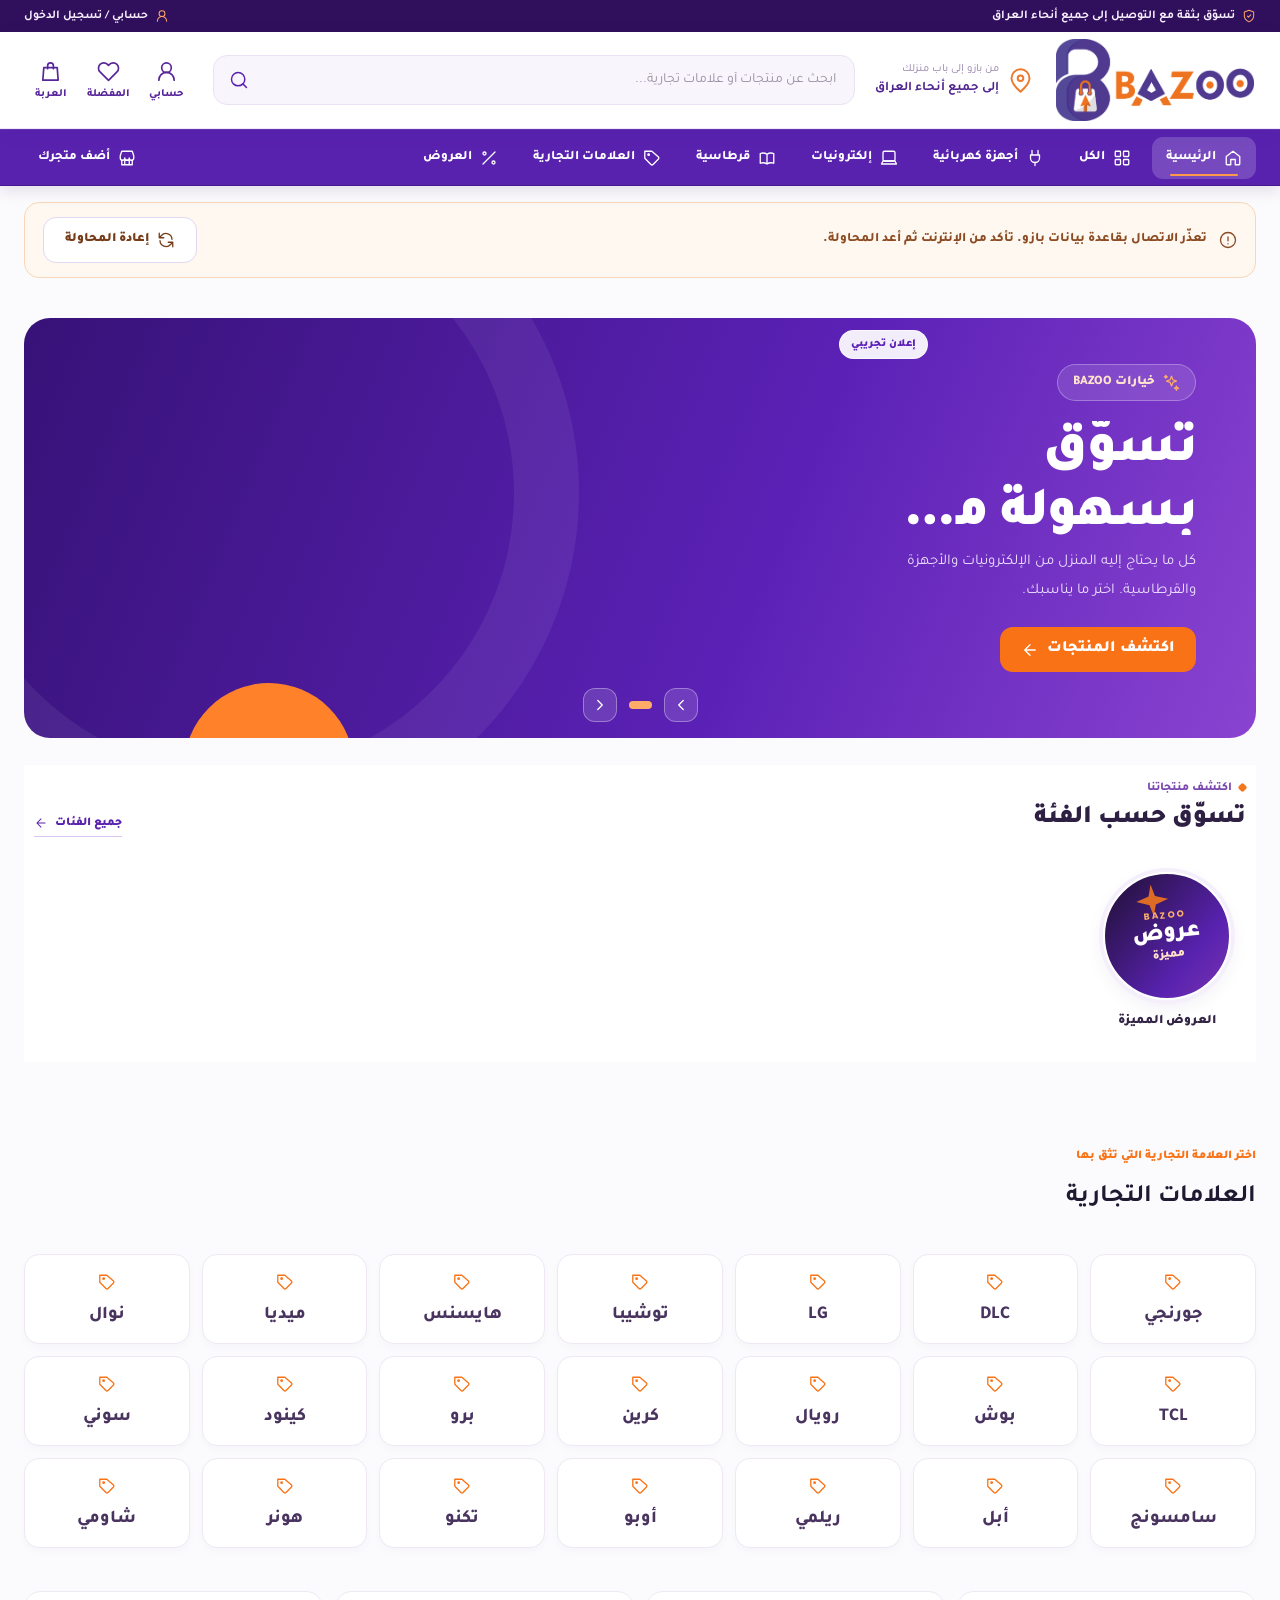
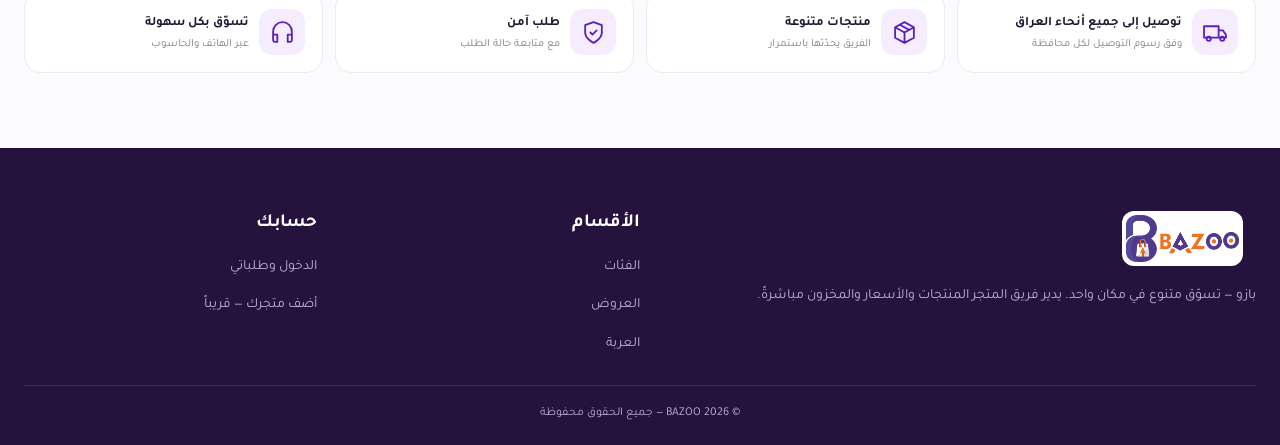
==== commit 4397c73a: "Publish larger responsive BAZOO category circles and refresh CSS cache" ====
--- a/index.html
+++ b/index.html
@@ -1,4 +1,4 @@
-<!doctype html><html lang="ar" dir="rtl"><head><meta charset="utf-8"><meta name="viewport" content="width=device-width,initial-scale=1,viewport-fit=cover"><meta name="theme-color" content="#5822af"><meta name="description" content="BAZOO بازو — متجر إلكتروني عراقي للأجهزة الكهربائية والإلكترونيات والقرطاسية"><title>BAZOO | بازو</title><link rel="icon" href="./%D8%B4%D8%B9%D8%A7%D8%B1%20%D8%A8%D8%A7%D8%B2%D9%88.png"><link rel="stylesheet" href="./style.css?v=20261123merged45"><link rel="stylesheet" href="./bazoo-ui.css?v=20261123ui41"></head><body>
+<!doctype html><html lang="ar" dir="rtl"><head><meta charset="utf-8"><meta name="viewport" content="width=device-width,initial-scale=1,viewport-fit=cover"><meta name="theme-color" content="#5822af"><meta name="description" content="BAZOO بازو — متجر إلكتروني عراقي للأجهزة الكهربائية والإلكترونيات والقرطاسية"><title>BAZOO | بازو</title><link rel="icon" href="./%D8%B4%D8%B9%D8%A7%D8%B1%20%D8%A8%D8%A7%D8%B2%D9%88.png"><link rel="stylesheet" href="./style.css?v=20261123circles48"><link rel="stylesheet" href="./bazoo-ui.css?v=20261123ui41"></head><body>
 <div class="topline"><div class="wrap topline-content"><span><svg class="svg-icon" aria-hidden="true"><use href="./icons.svg#shield-check"></use></svg> تسوّق بثقة مع التوصيل إلى جميع أنحاء العراق</span><a href="#/account"><svg class="svg-icon" aria-hidden="true"><use href="./icons.svg#user-round"></use></svg> حسابي / تسجيل الدخول</a></div></div>
 <header class="header"><div class="wrap headerinner">
 <a class="brand" href="#/home" aria-label="BAZOO الرئيسية"><img src="./%D8%A8%D8%A7%D8%B2%D9%88%20%D8%A7%D9%81%D9%82%D9%8A.png" alt="شعار BAZOO الأفقي"></a>
@@ -36,4 +36,4 @@
 setTimeout(function(){var app=document.getElementById("app");if(app.innerHTML===initial){var x=document.getElementById("siteStatus");if(x)x.innerHTML='<div class="connection-notice" role="status">تعذّر تشغيل المزايا التفاعلية. يمكنك تصفح الأقسام أو تحديث الصفحة للمتابعة. <button class="btn outline" onclick="location.reload()">إعادة المحاولة</button></div>';}},10000);
 })();
 </script>
-<script defer src="./bazoo-ui.js?v=20261123ui41"></script><script defer src="./bundle.js?v=20261123merged45"></script></body></html>+<script defer src="./bazoo-ui.js?v=20261123ui41"></script><script defer src="./bundle.js?v=20261123names47"></script></body></html>
--- a/style.css
+++ b/style.css
@@ -2024,76 +2024,179 @@
 }
 
 
-/* BAZOO v45 — all 24 homepage tiles in one compact, unified gallery */
+/* BAZOO v48 — responsive, spacious category photo gallery (one unified grid) */
 .bazoo-category-explorer{
- margin:20px auto 24px!important;
- padding:7px 3px 9px!important;
-}
-.bazoo-category-heading{margin:0 2px 12px!important}
-.bazoo-category-heading h2{font-size:20px!important}
-.bazoo-category-kicker{font-size:10px!important}
+ width:100%!important;max-width:1320px;
+ margin:27px auto 37px!important;
+ padding:15px 7px 16px!important;
+ overflow:visible!important;
+}
+.bazoo-category-heading{
+ display:flex;flex-wrap:wrap;align-items:flex-end;justify-content:space-between;
+ gap:12px 16px;margin:0 3px 24px!important;
+}
+.bazoo-category-heading h2{
+ font-size:clamp(21px,2vw,27px)!important;
+ line-height:1.35!important;
+ letter-spacing:0;
+}
+.bazoo-category-kicker{font-size:12px!important}
+.bazoo-category-all{
+ display:inline-flex;align-items:center;gap:7px;
+ font-size:12px;font-weight:900;line-height:1.5;
+ white-space:normal;text-align:center
+}
+.bazoo-category-scroller{
+ display:block;width:100%;max-width:100%;
+ overflow:visible!important;padding:5px 2px 10px!important;
+ scroll-behavior:auto;overscroll-behavior:auto
+}
 .bazoo-category-grid{
- grid-template-columns:repeat(8,minmax(0,1fr))!important;
- grid-template-rows:none!important;grid-auto-rows:auto!important;
- gap:13px 7px!important;
- align-items:start!important;
+ display:grid!important;
+ grid-template-columns:repeat(6,minmax(0,1fr))!important;
+ grid-template-rows:none!important;
+ grid-auto-rows:auto!important;
+ width:100%!important;max-width:100%!important;
+ gap:27px 18px!important;
+ align-items:start!important;justify-items:stretch!important;
+ direction:rtl
 }
 .bazoo-category-tile{
- min-width:0!important;gap:6px!important;
- padding:0 1px 1px!important;
+ display:flex!important;flex-direction:column!important;
+ align-items:center!important;justify-content:flex-start!important;
+ width:100%;min-width:0!important;
+ gap:12px!important;padding:6px 4px 4px!important;
+ text-align:center!important;text-decoration:none;
+ border:0!important;background:transparent!important;
+ -webkit-tap-highlight-color:transparent;
+}
+.bazoo-category-circle{
+ display:grid!important;place-items:center!important;
+ width:min(100%,128px)!important;
+ height:auto!important;aspect-ratio:1!important;
+ flex:0 0 auto!important;
+ margin:0 auto!important;
+ border:2px solid #fff!important;
+ border-radius:50%!important;
+ background:#f7f2fc!important;
+ overflow:hidden!important;
+ box-shadow:0 0 0 4px #f5effc,0 7px 19px rgba(51,19,96,.07)!important;
+ transition:transform .2s ease,box-shadow .2s ease!important;
+}
+.bazoo-category-circle .category-thumb,
+.bazoo-category-offers .bazoo-category-image{
+ display:block;width:100%!important;height:100%!important;
+ max-width:100%;max-height:100%;
+ object-fit:cover!important;object-position:center!important;
+ border:0!important;border-radius:50%!important;
+ padding:0!important;
+ background:transparent!important;
+ mix-blend-mode:normal!important;
+}
+.bazoo-category-title{
+ display:block!important;min-height:0!important;
+ width:100%;max-width:175px!important;
+ margin:0 auto!important;
+ font-size:13px!important;
+ line-height:1.55!important;font-weight:900!important;
+ color:#332445!important;
  text-align:center!important;
-}
-.bazoo-category-circle{
- width:min(100%,82px)!important;height:auto!important;
- aspect-ratio:1!important;
- border-radius:50%!important;
-}
-.bazoo-category-circle .category-thumb{
- padding:5px!important;
-}
-.bazoo-category-title{
- max-width:112px!important;
- min-height:0!important;
- font-size:11px!important;
- font-weight:900!important;
- line-height:1.32!important;
- display:-webkit-box;-webkit-line-clamp:2;
- -webkit-box-orient:vertical;overflow:hidden;
-}
-.bazoo-offer-logo strong{font-size:17px!important}
-.bazoo-offer-logo small{font-size:9px!important}
-.bazoo-offer-mark{font-size:8px!important}
-@media(max-width:980px){
- .bazoo-category-explorer{margin:16px auto 22px!important}
+ white-space:normal!important;
+ overflow:visible!important;
+ overflow-wrap:anywhere!important;word-break:normal;
+ -webkit-line-clamp:unset!important;
+}
+.bazoo-category-tile:hover .bazoo-category-circle,
+.bazoo-category-tile:focus-visible .bazoo-category-circle{
+ transform:translateY(-3px) scale(1.025)!important;
+ box-shadow:0 0 0 4px #e8daf7,0 12px 25px rgba(73,30,134,.15)!important;
+}
+.bazoo-category-tile:focus-visible{
+ border-radius:14px;outline:3px solid #f4771c!important;outline-offset:2px
+}
+.bazoo-category-offers .bazoo-category-circle{
+ background:linear-gradient(130deg,#271243 10%,#5822af 68%,#7933af 100%)!important;
+}
+.bazoo-offer-logo strong{font-size:23px!important}
+.bazoo-offer-logo small{font-size:12px!important}
+.bazoo-offer-mark{font-size:9px!important}
+@media(min-width:1260px){
+ .bazoo-category-grid{
+  grid-template-columns:repeat(7,minmax(0,1fr))!important;
+  gap:28px 15px!important
+ }
+ .bazoo-category-circle{width:min(100%,128px)!important}
+}
+@media(max-width:1050px){
+ .bazoo-category-grid{
+  grid-template-columns:repeat(5,minmax(0,1fr))!important;
+  gap:24px 12px!important
+ }
+ .bazoo-category-circle{width:min(100%,124px)!important}
+ .bazoo-category-tile{gap:10px!important}
+}
+@media(max-width:760px){
+ .bazoo-category-grid{
+  grid-template-columns:repeat(4,minmax(0,1fr))!important;
+  gap:22px 12px!important
+ }
+ .bazoo-category-circle{width:min(100%,118px)!important}
+ .bazoo-category-title{font-size:12.5px!important}
+ .bazoo-category-explorer{margin:22px auto 28px!important;padding:12px 4px!important}
+ .bazoo-category-heading{margin-bottom:20px!important}
+}
+@media(max-width:620px){
+ .bazoo-category-explorer{
+  margin:16px auto 23px!important;
+  padding:11px 0 14px!important
+ }
+ .bazoo-category-heading{
+  align-items:center;margin:0 1px 18px!important;
+  gap:8px 10px
+ }
+ .bazoo-category-heading h2{font-size:20px!important}
+ .bazoo-category-kicker{font-size:10px!important}
+ .bazoo-category-all{font-size:11px!important}
  .bazoo-category-scroller{
-  overflow-x:auto!important;overflow-y:hidden!important;
-  padding:3px 2px 10px!important;
+  width:100%!important;
+  max-width:100%!important;
+  overflow-x:visible!important;overflow-y:visible!important;
+  padding:4px 0 8px!important
  }
  .bazoo-category-grid{
-  grid-template-columns:repeat(8,80px)!important;
+  grid-template-columns:repeat(3,minmax(0,1fr))!important;
   grid-template-rows:none!important;
   grid-auto-rows:auto!important;
-  width:max-content!important;max-width:none!important;
-  gap:11px 7px!important;
+  width:100%!important;max-width:100%!important;
+  gap:22px 9px!important;
+  direction:rtl
  }
- .bazoo-category-circle{width:72px!important}
- .bazoo-category-title{font-size:10px!important;max-width:80px!important}
-}
-@media(max-width:600px){
- .bazoo-category-explorer{margin:12px auto 17px!important;padding:4px 0 7px!important}
- .bazoo-category-heading{margin-bottom:9px!important}
+ .bazoo-category-tile{
+  gap:10px!important;padding:5px 2px 2px!important
+ }
+ .bazoo-category-circle{
+  width:min(100%,clamp(80px,25vw,111px))!important;
+  box-shadow:0 0 0 3px #f4eefb,0 5px 13px rgba(51,19,96,.065)!important
+ }
+ .bazoo-category-title{
+  width:100%!important;max-width:112px!important;
+  min-height:0!important;
+  font-size:12px!important;
+  line-height:1.45!important;
+  letter-spacing:0!important;
+  white-space:normal!important
+ }
+ .bazoo-offer-logo strong{font-size:18px!important}
+ .bazoo-offer-logo small{font-size:10px!important}
+ .bazoo-offer-mark{font-size:8px!important}
+}
+@media(max-width:360px){
+ .bazoo-category-grid{gap:20px 6px!important}
+ .bazoo-category-circle{width:min(100%,86px)!important}
+ .bazoo-category-title{font-size:11.5px!important;line-height:1.43!important}
  .bazoo-category-heading h2{font-size:18px!important}
- .bazoo-category-grid{
-  grid-template-columns:repeat(8,73px)!important;
-  grid-auto-rows:auto!important;
-  gap:10px 6px!important;
- }
- .bazoo-category-circle{width:64px!important}
- .bazoo-category-tile{gap:5px!important}
- .bazoo-category-title{font-size:9.5px!important;max-width:72px!important;line-height:1.34!important}
- .bazoo-category-circle .category-thumb{padding:4px!important}
- .bazoo-offer-logo strong{font-size:14px!important}
- .bazoo-offer-logo small{font-size:8px!important}
+ .bazoo-category-heading{gap:7px!important}
+ .bazoo-category-all{font-size:10px!important}
 }
 @media(prefers-reduced-motion:reduce){
  .bazoo-category-circle,.bazoo-category-circle .category-thumb{transition:none!important}
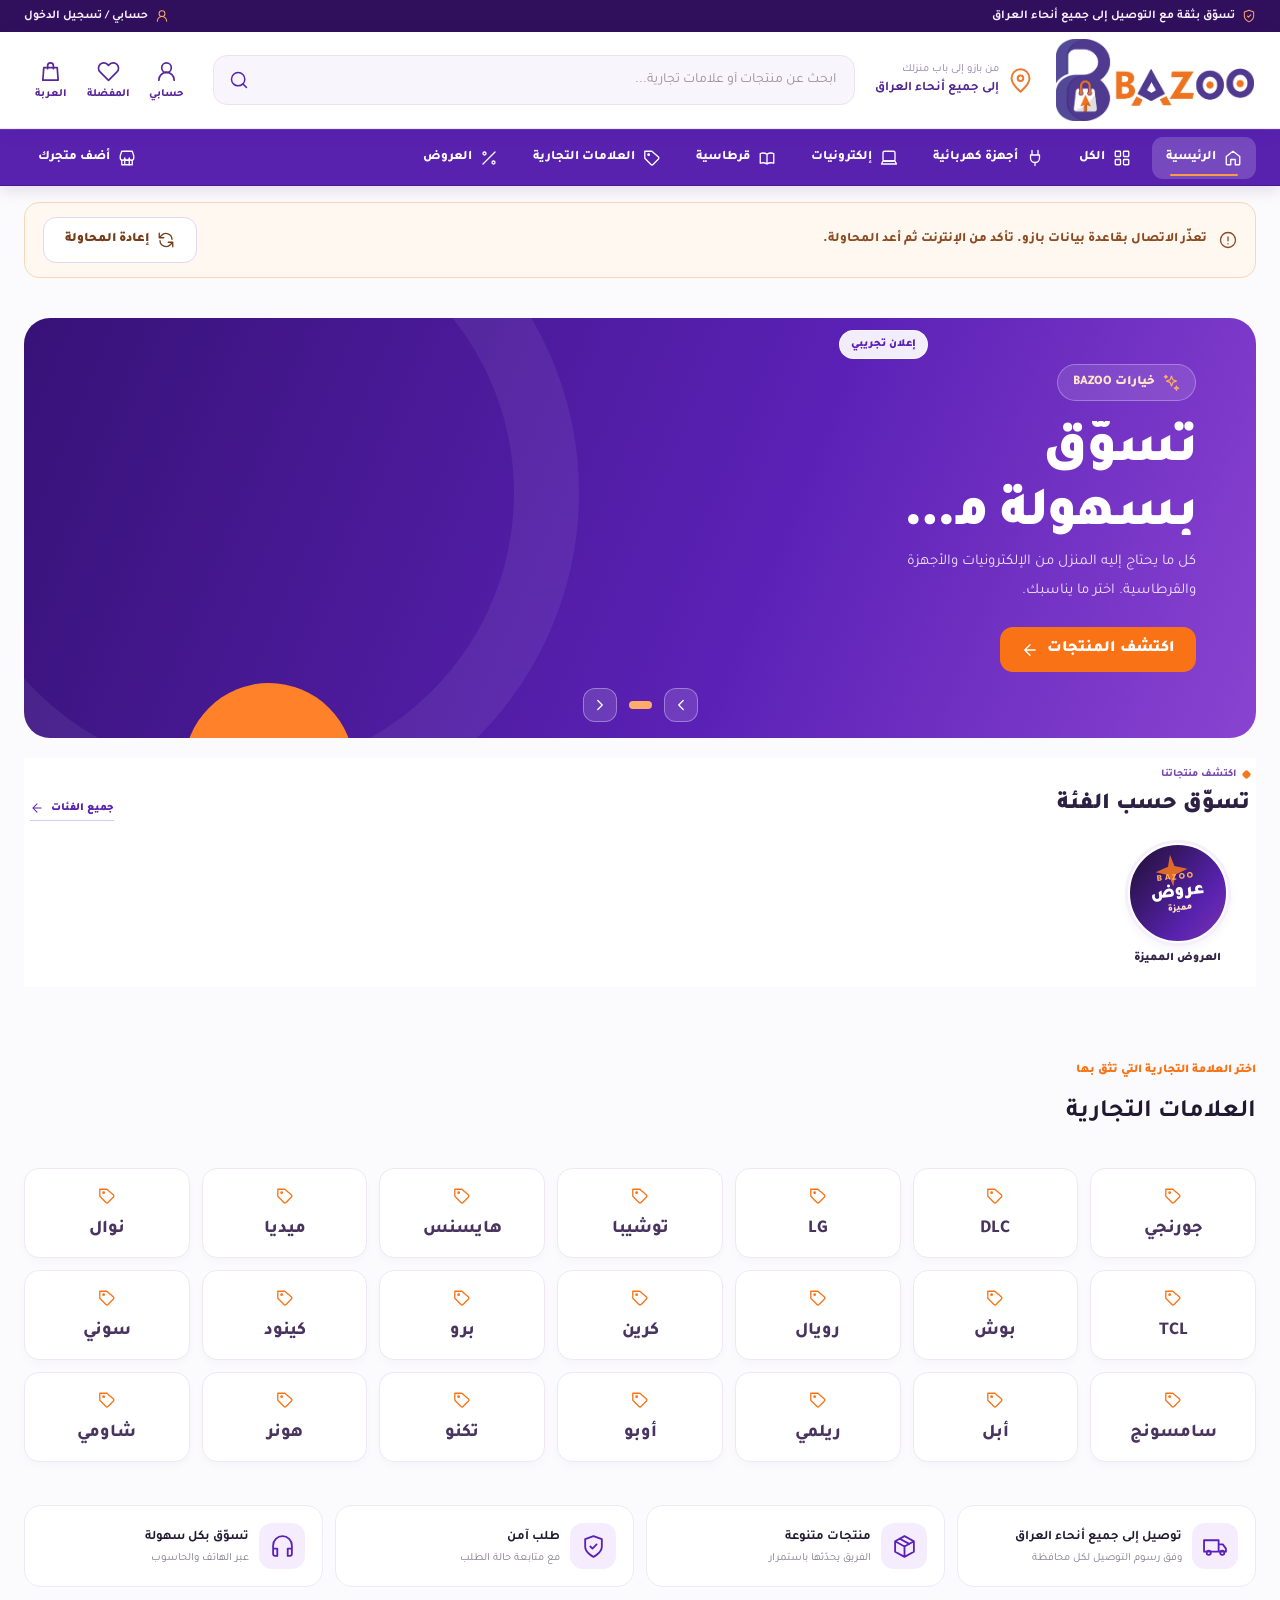
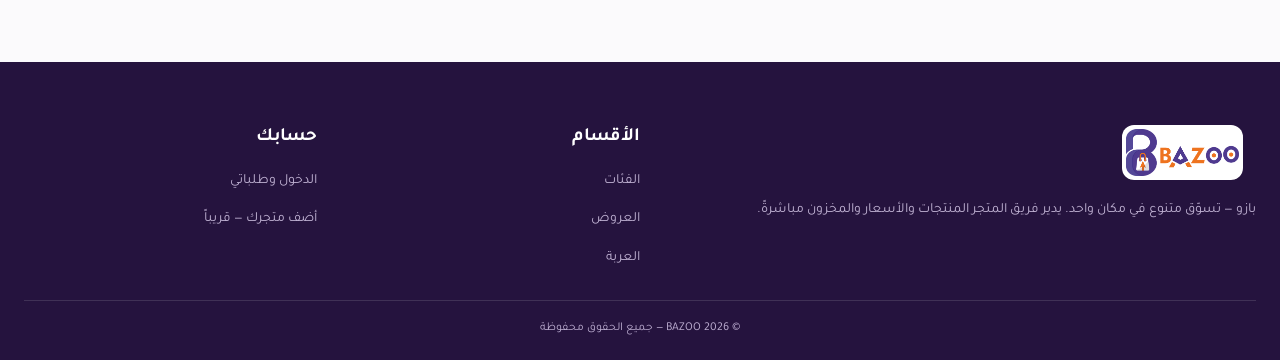
==== commit 29282ac5: "Ship corrected compact category circles on mobile and laptops with fresh stylesheet cache" ====
--- a/index.html
+++ b/index.html
@@ -1,4 +1,4 @@
-<!doctype html><html lang="ar" dir="rtl"><head><meta charset="utf-8"><meta name="viewport" content="width=device-width,initial-scale=1,viewport-fit=cover"><meta name="theme-color" content="#5822af"><meta name="description" content="BAZOO بازو — متجر إلكتروني عراقي للأجهزة الكهربائية والإلكترونيات والقرطاسية"><title>BAZOO | بازو</title><link rel="icon" href="./%D8%B4%D8%B9%D8%A7%D8%B1%20%D8%A8%D8%A7%D8%B2%D9%88.png"><link rel="stylesheet" href="./style.css?v=20261123circles48"><link rel="stylesheet" href="./bazoo-ui.css?v=20261123ui41"></head><body>
+<!doctype html><html lang="ar" dir="rtl"><head><meta charset="utf-8"><meta name="viewport" content="width=device-width,initial-scale=1,viewport-fit=cover"><meta name="theme-color" content="#5822af"><meta name="description" content="BAZOO بازو — متجر إلكتروني عراقي للأجهزة الكهربائية والإلكترونيات والقرطاسية"><title>BAZOO | بازو</title><link rel="icon" href="./%D8%B4%D8%B9%D8%A7%D8%B1%20%D8%A8%D8%A7%D8%B2%D9%88.png"><link rel="stylesheet" href="./style.css?v=20261123circles49"><link rel="stylesheet" href="./bazoo-ui.css?v=20261123ui41"></head><body>
 <div class="topline"><div class="wrap topline-content"><span><svg class="svg-icon" aria-hidden="true"><use href="./icons.svg#shield-check"></use></svg> تسوّق بثقة مع التوصيل إلى جميع أنحاء العراق</span><a href="#/account"><svg class="svg-icon" aria-hidden="true"><use href="./icons.svg#user-round"></use></svg> حسابي / تسجيل الدخول</a></div></div>
 <header class="header"><div class="wrap headerinner">
 <a class="brand" href="#/home" aria-label="BAZOO الرئيسية"><img src="./%D8%A8%D8%A7%D8%B2%D9%88%20%D8%A7%D9%81%D9%82%D9%8A.png" alt="شعار BAZOO الأفقي"></a>
--- a/style.css
+++ b/style.css
@@ -2024,40 +2024,35 @@
 }
 
 
-/* BAZOO v48 — responsive, spacious category photo gallery (one unified grid) */
+/* BAZOO v49 — balanced compact circles for laptop and mobile */
 .bazoo-category-explorer{
  width:100%!important;max-width:1320px;
- margin:27px auto 37px!important;
- padding:15px 7px 16px!important;
+ margin:20px auto 26px!important;
+ padding:9px 4px 10px!important;
  overflow:visible!important;
 }
 .bazoo-category-heading{
  display:flex;flex-wrap:wrap;align-items:flex-end;justify-content:space-between;
- gap:12px 16px;margin:0 3px 24px!important;
+ gap:10px 14px;margin:0 2px 15px!important;
 }
 .bazoo-category-heading h2{
- font-size:clamp(21px,2vw,27px)!important;
- line-height:1.35!important;
- letter-spacing:0;
-}
-.bazoo-category-kicker{font-size:12px!important}
-.bazoo-category-all{
- display:inline-flex;align-items:center;gap:7px;
- font-size:12px;font-weight:900;line-height:1.5;
- white-space:normal;text-align:center
-}
+ font-size:clamp(19px,1.8vw,23px)!important;
+ line-height:1.4!important;
+}
+.bazoo-category-kicker{font-size:10.5px!important}
+.bazoo-category-all{font-size:11px!important;white-space:normal;line-height:1.4}
 .bazoo-category-scroller{
  display:block;width:100%;max-width:100%;
- overflow:visible!important;padding:5px 2px 10px!important;
+ overflow:visible!important;padding:3px 2px 7px!important;
  scroll-behavior:auto;overscroll-behavior:auto
 }
 .bazoo-category-grid{
  display:grid!important;
- grid-template-columns:repeat(6,minmax(0,1fr))!important;
+ grid-template-columns:repeat(8,minmax(0,1fr))!important;
  grid-template-rows:none!important;
  grid-auto-rows:auto!important;
  width:100%!important;max-width:100%!important;
- gap:27px 18px!important;
+ gap:19px 9px!important;
  align-items:start!important;justify-items:stretch!important;
  direction:rtl
 }
@@ -2065,14 +2060,14 @@
  display:flex!important;flex-direction:column!important;
  align-items:center!important;justify-content:flex-start!important;
  width:100%;min-width:0!important;
- gap:12px!important;padding:6px 4px 4px!important;
- text-align:center!important;text-decoration:none;
+ gap:8px!important;padding:4px 2px 2px!important;
+ text-align:center!important;text-decoration:none!important;
  border:0!important;background:transparent!important;
- -webkit-tap-highlight-color:transparent;
+ -webkit-tap-highlight-color:transparent
 }
 .bazoo-category-circle{
  display:grid!important;place-items:center!important;
- width:min(100%,128px)!important;
+ width:min(100%,100px)!important;
  height:auto!important;aspect-ratio:1!important;
  flex:0 0 auto!important;
  margin:0 auto!important;
@@ -2080,123 +2075,105 @@
  border-radius:50%!important;
  background:#f7f2fc!important;
  overflow:hidden!important;
- box-shadow:0 0 0 4px #f5effc,0 7px 19px rgba(51,19,96,.07)!important;
- transition:transform .2s ease,box-shadow .2s ease!important;
+ box-shadow:0 0 0 3px #f5effc,0 5px 12px rgba(51,19,96,.06)!important;
+ transition:transform .2s ease,box-shadow .2s ease!important
 }
 .bazoo-category-circle .category-thumb,
 .bazoo-category-offers .bazoo-category-image{
- display:block;width:100%!important;height:100%!important;
+ display:block!important;
+ width:100%!important;height:100%!important;
  max-width:100%;max-height:100%;
  object-fit:cover!important;object-position:center!important;
  border:0!important;border-radius:50%!important;
  padding:0!important;
  background:transparent!important;
- mix-blend-mode:normal!important;
+ mix-blend-mode:normal!important
 }
 .bazoo-category-title{
- display:block!important;min-height:0!important;
- width:100%;max-width:175px!important;
- margin:0 auto!important;
- font-size:13px!important;
- line-height:1.55!important;font-weight:900!important;
- color:#332445!important;
+ display:block!important;
+ width:100%!important;max-width:128px!important;
+ min-height:0!important;margin:0 auto!important;
+ color:#332445!important;font-size:11.5px!important;
+ font-weight:900!important;line-height:1.45!important;
  text-align:center!important;
  white-space:normal!important;
- overflow:visible!important;
- overflow-wrap:anywhere!important;word-break:normal;
- -webkit-line-clamp:unset!important;
+ overflow:visible!important;overflow-wrap:anywhere!important;
+ word-break:normal!important;
+ -webkit-line-clamp:unset!important
 }
 .bazoo-category-tile:hover .bazoo-category-circle,
 .bazoo-category-tile:focus-visible .bazoo-category-circle{
- transform:translateY(-3px) scale(1.025)!important;
- box-shadow:0 0 0 4px #e8daf7,0 12px 25px rgba(73,30,134,.15)!important;
+ transform:translateY(-2px) scale(1.02)!important;
+ box-shadow:0 0 0 3px #e8daf7,0 9px 18px rgba(73,30,134,.12)!important
 }
 .bazoo-category-tile:focus-visible{
- border-radius:14px;outline:3px solid #f4771c!important;outline-offset:2px
+ border-radius:12px;outline:3px solid #f4771c!important;outline-offset:2px
 }
 .bazoo-category-offers .bazoo-category-circle{
- background:linear-gradient(130deg,#271243 10%,#5822af 68%,#7933af 100%)!important;
-}
-.bazoo-offer-logo strong{font-size:23px!important}
-.bazoo-offer-logo small{font-size:12px!important}
-.bazoo-offer-mark{font-size:9px!important}
-@media(min-width:1260px){
+ background:linear-gradient(130deg,#271243 10%,#5822af 68%,#7933af 100%)!important
+}
+.bazoo-offer-logo strong{font-size:18px!important}
+.bazoo-offer-logo small{font-size:9px!important}
+.bazoo-offer-mark{font-size:8px!important}
+@media(max-width:1100px){
  .bazoo-category-grid{
   grid-template-columns:repeat(7,minmax(0,1fr))!important;
-  gap:28px 15px!important
+  gap:19px 10px!important
  }
- .bazoo-category-circle{width:min(100%,128px)!important}
-}
-@media(max-width:1050px){
+ .bazoo-category-circle{width:min(100%,96px)!important}
+}
+@media(max-width:850px){
  .bazoo-category-grid{
   grid-template-columns:repeat(5,minmax(0,1fr))!important;
-  gap:24px 12px!important
+  gap:18px 10px!important
  }
- .bazoo-category-circle{width:min(100%,124px)!important}
- .bazoo-category-tile{gap:10px!important}
-}
-@media(max-width:760px){
+ .bazoo-category-circle{width:min(100%,91px)!important}
+ .bazoo-category-title{font-size:11.5px!important}
+}
+@media(max-width:620px){
+ .bazoo-category-explorer{
+  margin:13px auto 18px!important;
+  padding:6px 0 8px!important
+ }
+ .bazoo-category-heading{
+  align-items:center;margin:0 1px 13px!important;
+  gap:7px 9px!important
+ }
+ .bazoo-category-heading h2{font-size:18px!important}
+ .bazoo-category-kicker{font-size:9.5px!important}
+ .bazoo-category-all{font-size:10px!important}
+ .bazoo-category-scroller{
+  width:100%!important;max-width:100%!important;
+  overflow-x:visible!important;overflow-y:visible!important;
+  padding:3px 0 6px!important
+ }
  .bazoo-category-grid{
   grid-template-columns:repeat(4,minmax(0,1fr))!important;
-  gap:22px 12px!important
- }
- .bazoo-category-circle{width:min(100%,118px)!important}
- .bazoo-category-title{font-size:12.5px!important}
- .bazoo-category-explorer{margin:22px auto 28px!important;padding:12px 4px!important}
- .bazoo-category-heading{margin-bottom:20px!important}
-}
-@media(max-width:620px){
- .bazoo-category-explorer{
-  margin:16px auto 23px!important;
-  padding:11px 0 14px!important
- }
- .bazoo-category-heading{
-  align-items:center;margin:0 1px 18px!important;
-  gap:8px 10px
- }
- .bazoo-category-heading h2{font-size:20px!important}
- .bazoo-category-kicker{font-size:10px!important}
- .bazoo-category-all{font-size:11px!important}
- .bazoo-category-scroller{
-  width:100%!important;
-  max-width:100%!important;
-  overflow-x:visible!important;overflow-y:visible!important;
-  padding:4px 0 8px!important
- }
- .bazoo-category-grid{
-  grid-template-columns:repeat(3,minmax(0,1fr))!important;
   grid-template-rows:none!important;
   grid-auto-rows:auto!important;
   width:100%!important;max-width:100%!important;
-  gap:22px 9px!important;
-  direction:rtl
+  gap:15px 5px!important;direction:rtl
  }
- .bazoo-category-tile{
-  gap:10px!important;padding:5px 2px 2px!important
- }
+ .bazoo-category-tile{gap:6px!important;padding:3px 1px 1px!important}
  .bazoo-category-circle{
-  width:min(100%,clamp(80px,25vw,111px))!important;
-  box-shadow:0 0 0 3px #f4eefb,0 5px 13px rgba(51,19,96,.065)!important
+  width:min(100%,clamp(65px,19vw,82px))!important;
+  box-shadow:0 0 0 2px #f5effc,0 4px 10px rgba(51,19,96,.055)!important
  }
  .bazoo-category-title{
-  width:100%!important;max-width:112px!important;
-  min-height:0!important;
-  font-size:12px!important;
-  line-height:1.45!important;
-  letter-spacing:0!important;
-  white-space:normal!important
+  width:100%!important;max-width:94px!important;
+  min-height:0!important;font-size:10.5px!important;
+  line-height:1.4!important;letter-spacing:0!important;
+  white-space:normal!important;overflow-wrap:anywhere!important
  }
- .bazoo-offer-logo strong{font-size:18px!important}
- .bazoo-offer-logo small{font-size:10px!important}
- .bazoo-offer-mark{font-size:8px!important}
+ .bazoo-offer-logo strong{font-size:14px!important}
+ .bazoo-offer-logo small{font-size:8px!important}
+ .bazoo-offer-mark{font-size:7px!important}
 }
 @media(max-width:360px){
- .bazoo-category-grid{gap:20px 6px!important}
- .bazoo-category-circle{width:min(100%,86px)!important}
- .bazoo-category-title{font-size:11.5px!important;line-height:1.43!important}
- .bazoo-category-heading h2{font-size:18px!important}
- .bazoo-category-heading{gap:7px!important}
- .bazoo-category-all{font-size:10px!important}
+ .bazoo-category-grid{gap:14px 4px!important}
+ .bazoo-category-circle{width:min(100%,65px)!important}
+ .bazoo-category-title{font-size:10px!important;line-height:1.4!important}
+ .bazoo-category-heading h2{font-size:17px!important}
 }
 @media(prefers-reduced-motion:reduce){
  .bazoo-category-circle,.bazoo-category-circle .category-thumb{transition:none!important}
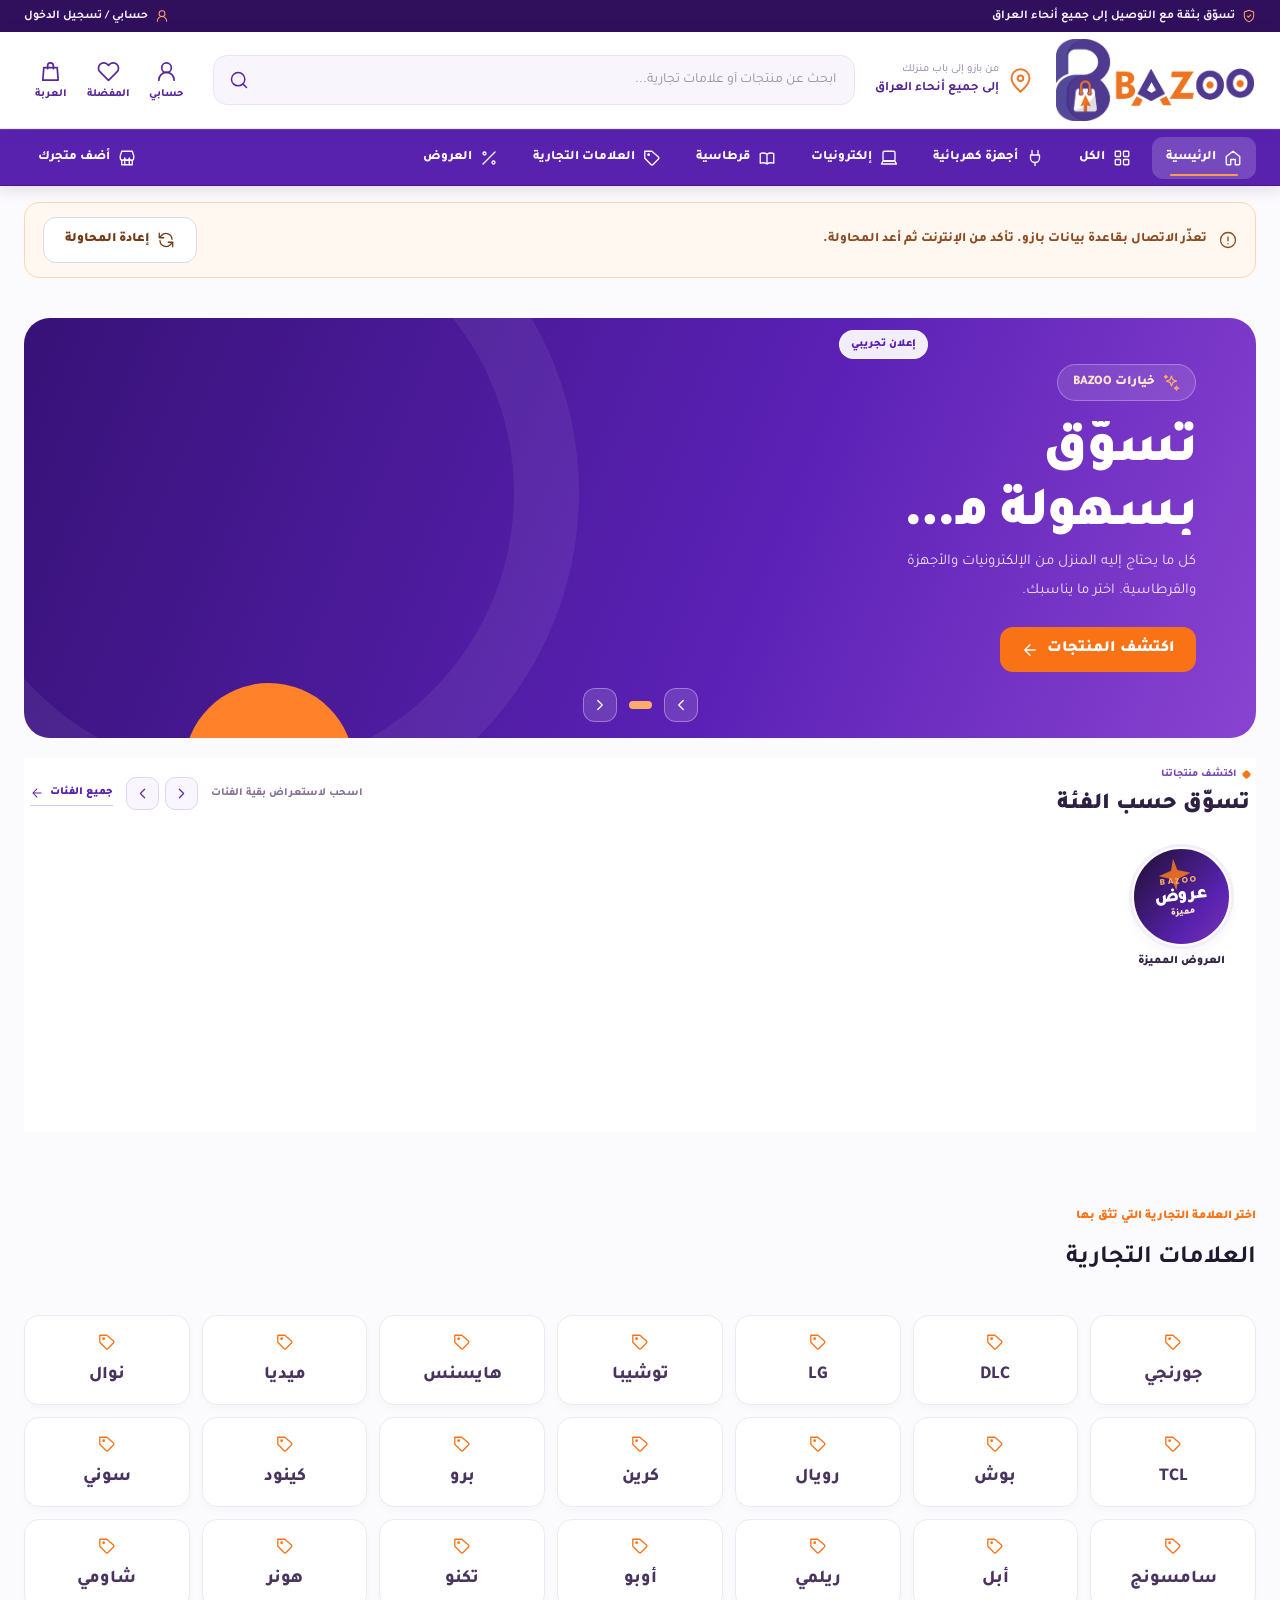
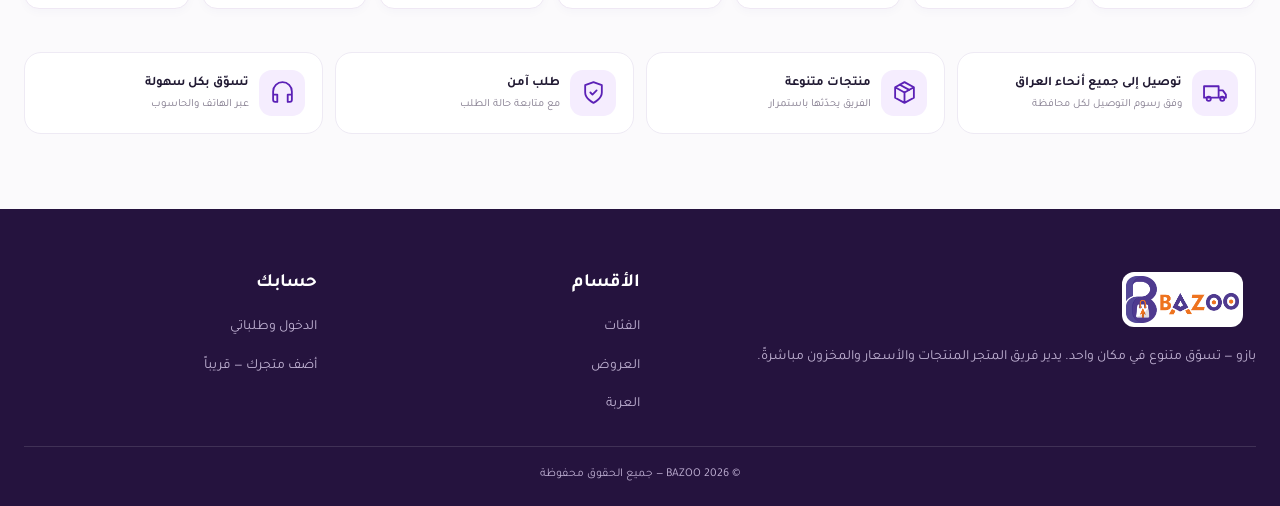
==== commit 879ba140: "Publish two-row scrollable category gallery on BAZOO homepage with fresh CSS and JS" ====
--- a/index.html
+++ b/index.html
@@ -1,4 +1,4 @@
-<!doctype html><html lang="ar" dir="rtl"><head><meta charset="utf-8"><meta name="viewport" content="width=device-width,initial-scale=1,viewport-fit=cover"><meta name="theme-color" content="#5822af"><meta name="description" content="BAZOO بازو — متجر إلكتروني عراقي للأجهزة الكهربائية والإلكترونيات والقرطاسية"><title>BAZOO | بازو</title><link rel="icon" href="./%D8%B4%D8%B9%D8%A7%D8%B1%20%D8%A8%D8%A7%D8%B2%D9%88.png"><link rel="stylesheet" href="./style.css?v=20261123circles49"><link rel="stylesheet" href="./bazoo-ui.css?v=20261123ui41"></head><body>
+<!doctype html><html lang="ar" dir="rtl"><head><meta charset="utf-8"><meta name="viewport" content="width=device-width,initial-scale=1,viewport-fit=cover"><meta name="theme-color" content="#5822af"><meta name="description" content="BAZOO بازو — متجر إلكتروني عراقي للأجهزة الكهربائية والإلكترونيات والقرطاسية"><title>BAZOO | بازو</title><link rel="icon" href="./%D8%B4%D8%B9%D8%A7%D8%B1%20%D8%A8%D8%A7%D8%B2%D9%88.png"><link rel="stylesheet" href="./style.css?v=20261123twoRows51"><link rel="stylesheet" href="./bazoo-ui.css?v=20261123ui41"></head><body>
 <div class="topline"><div class="wrap topline-content"><span><svg class="svg-icon" aria-hidden="true"><use href="./icons.svg#shield-check"></use></svg> تسوّق بثقة مع التوصيل إلى جميع أنحاء العراق</span><a href="#/account"><svg class="svg-icon" aria-hidden="true"><use href="./icons.svg#user-round"></use></svg> حسابي / تسجيل الدخول</a></div></div>
 <header class="header"><div class="wrap headerinner">
 <a class="brand" href="#/home" aria-label="BAZOO الرئيسية"><img src="./%D8%A8%D8%A7%D8%B2%D9%88%20%D8%A7%D9%81%D9%82%D9%8A.png" alt="شعار BAZOO الأفقي"></a>
@@ -36,4 +36,4 @@
 setTimeout(function(){var app=document.getElementById("app");if(app.innerHTML===initial){var x=document.getElementById("siteStatus");if(x)x.innerHTML='<div class="connection-notice" role="status">تعذّر تشغيل المزايا التفاعلية. يمكنك تصفح الأقسام أو تحديث الصفحة للمتابعة. <button class="btn outline" onclick="location.reload()">إعادة المحاولة</button></div>';}},10000);
 })();
 </script>
-<script defer src="./bazoo-ui.js?v=20261123ui41"></script><script defer src="./bundle.js?v=20261123names47"></script></body></html>+<script defer src="./bazoo-ui.js?v=20261123ui41"></script><script defer src="./bundle.js?v=20261123twoRows51"></script></body></html>
--- a/style.css
+++ b/style.css
@@ -2024,87 +2024,114 @@
 }
 
 
-/* BAZOO v49 — balanced compact circles for laptop and mobile */
+/* BAZOO v51 — exactly two compact rows, swipeable horizontally on all devices */
 .bazoo-category-explorer{
  width:100%!important;max-width:1320px;
- margin:20px auto 26px!important;
- padding:9px 4px 10px!important;
- overflow:visible!important;
+ margin:20px auto 27px!important;padding:9px 4px 12px!important;
+ overflow:visible!important
 }
 .bazoo-category-heading{
- display:flex;flex-wrap:wrap;align-items:flex-end;justify-content:space-between;
- gap:10px 14px;margin:0 2px 15px!important;
+ display:flex;align-items:center;justify-content:space-between;
+ flex-wrap:wrap;gap:11px 15px;margin:0 2px 15px!important
 }
 .bazoo-category-heading h2{
- font-size:clamp(19px,1.8vw,23px)!important;
- line-height:1.4!important;
+ font-size:clamp(19px,1.85vw,23px)!important;line-height:1.35!important
 }
 .bazoo-category-kicker{font-size:10.5px!important}
-.bazoo-category-all{font-size:11px!important;white-space:normal;line-height:1.4}
+.bazoo-category-heading-actions{
+ display:flex;align-items:center;justify-content:flex-end;flex-wrap:wrap;
+ gap:9px 13px;min-width:0
+}
+.bazoo-category-scroll-hint{
+ font:800 11px Tajawal,Arial,sans-serif;color:#857496;line-height:1.4
+}
+.bazoo-category-scroll-controls{
+ display:inline-flex;align-items:center;gap:6px;direction:rtl
+}
+.bazoo-category-scroll-arrow{
+ display:inline-grid;place-items:center;
+ width:33px;height:33px;min-width:33px;min-height:33px;
+ padding:0;border:1px solid #e1d5ee;border-radius:10px;
+ background:#faf6ff;color:#6730a2;
+ cursor:pointer;transition:background .15s,border-color .15s,transform .15s
+}
+.bazoo-category-scroll-arrow:hover{
+ background:#eee4fa;border-color:#bc9bdc;transform:translateY(-1px)
+}
+.bazoo-category-scroll-arrow:focus-visible{outline:3px solid #f4771c;outline-offset:2px}
+.bazoo-category-scroll-arrow svg,
+.bazoo-category-scroll-arrow .svg-icon{width:17px;height:17px}
+.bazoo-category-all{
+ display:inline-flex;align-items:center;gap:6px;
+ color:#5822af;font-size:11px!important;font-weight:900;
+ white-space:nowrap;line-height:1.5
+}
 .bazoo-category-scroller{
- display:block;width:100%;max-width:100%;
- overflow:visible!important;padding:3px 2px 7px!important;
- scroll-behavior:auto;overscroll-behavior:auto
-}
+ display:block;width:100%!important;max-width:100%!important;
+ overflow-x:auto!important;overflow-y:hidden!important;
+ overscroll-behavior-x:contain;scroll-behavior:smooth;
+ scroll-snap-type:x proximity;scrollbar-width:thin;
+ scrollbar-color:#d1bee8 transparent;
+ -webkit-overflow-scrolling:touch;
+ padding:8px 5px 14px!important;
+ direction:rtl
+}
+.bazoo-category-scroller::-webkit-scrollbar{height:5px}
+.bazoo-category-scroller::-webkit-scrollbar-track{background:#f7f3fa;border-radius:100px}
+.bazoo-category-scroller::-webkit-scrollbar-thumb{background:#cfb7e6;border-radius:100px}
 .bazoo-category-grid{
  display:grid!important;
- grid-template-columns:repeat(8,minmax(0,1fr))!important;
- grid-template-rows:none!important;
+ grid-auto-flow:column!important;
+ grid-template-columns:none!important;
+ grid-template-rows:repeat(2,minmax(121px,auto))!important;
+ grid-auto-columns:132px!important;
  grid-auto-rows:auto!important;
- width:100%!important;max-width:100%!important;
- gap:19px 9px!important;
- align-items:start!important;justify-items:stretch!important;
- direction:rtl
+ width:max-content!important;max-width:none!important;min-width:0;
+ gap:13px 13px!important;justify-items:stretch!important;
+ align-items:start!important;direction:rtl
 }
 .bazoo-category-tile{
  display:flex!important;flex-direction:column!important;
  align-items:center!important;justify-content:flex-start!important;
- width:100%;min-width:0!important;
- gap:8px!important;padding:4px 2px 2px!important;
- text-align:center!important;text-decoration:none!important;
+ min-width:0!important;width:100%!important;
+ gap:8px!important;padding:4px 3px 2px!important;
+ text-decoration:none;text-align:center!important;
  border:0!important;background:transparent!important;
- -webkit-tap-highlight-color:transparent
+ scroll-snap-align:start
 }
 .bazoo-category-circle{
  display:grid!important;place-items:center!important;
- width:min(100%,100px)!important;
- height:auto!important;aspect-ratio:1!important;
- flex:0 0 auto!important;
+ width:min(100%,99px)!important;height:auto!important;
+ aspect-ratio:1!important;flex:0 0 auto!important;
  margin:0 auto!important;
- border:2px solid #fff!important;
- border-radius:50%!important;
- background:#f7f2fc!important;
- overflow:hidden!important;
- box-shadow:0 0 0 3px #f5effc,0 5px 12px rgba(51,19,96,.06)!important;
+ border:2px solid #fff!important;border-radius:50%!important;
+ background:#f7f2fc!important;overflow:hidden!important;
+ box-shadow:0 0 0 3px #f4eefa,0 5px 12px rgba(51,19,96,.06)!important;
  transition:transform .2s ease,box-shadow .2s ease!important
 }
 .bazoo-category-circle .category-thumb,
 .bazoo-category-offers .bazoo-category-image{
- display:block!important;
- width:100%!important;height:100%!important;
+ display:block!important;width:100%!important;height:100%!important;
  max-width:100%;max-height:100%;
  object-fit:cover!important;object-position:center!important;
- border:0!important;border-radius:50%!important;
- padding:0!important;
- background:transparent!important;
- mix-blend-mode:normal!important
+ border:0!important;border-radius:50%!important;padding:0!important;
+ background:transparent!important;mix-blend-mode:normal!important
 }
 .bazoo-category-title{
  display:block!important;
- width:100%!important;max-width:128px!important;
- min-height:0!important;margin:0 auto!important;
+ width:100%!important;max-width:127px!important;
+ margin:0 auto!important;min-height:0!important;
  color:#332445!important;font-size:11.5px!important;
- font-weight:900!important;line-height:1.45!important;
+ font-weight:900!important;line-height:1.4!important;
  text-align:center!important;
- white-space:normal!important;
- overflow:visible!important;overflow-wrap:anywhere!important;
- word-break:normal!important;
+ white-space:normal!important;overflow:visible!important;
+ overflow-wrap:anywhere!important;word-break:normal!important;
  -webkit-line-clamp:unset!important
 }
 .bazoo-category-tile:hover .bazoo-category-circle,
 .bazoo-category-tile:focus-visible .bazoo-category-circle{
  transform:translateY(-2px) scale(1.02)!important;
- box-shadow:0 0 0 3px #e8daf7,0 9px 18px rgba(73,30,134,.12)!important
+ box-shadow:0 0 0 3px #e6d7f6,0 9px 19px rgba(69,26,129,.11)!important
 }
 .bazoo-category-tile:focus-visible{
  border-radius:12px;outline:3px solid #f4771c!important;outline-offset:2px
@@ -2116,65 +2143,63 @@
 .bazoo-offer-logo small{font-size:9px!important}
 .bazoo-offer-mark{font-size:8px!important}
 @media(max-width:1100px){
+ .bazoo-category-grid{grid-auto-columns:116px!important;gap:13px 11px!important}
+ .bazoo-category-circle{width:min(100%,92px)!important}
+}
+@media(max-width:760px){
+ .bazoo-category-heading{margin-bottom:12px!important}
  .bazoo-category-grid{
-  grid-template-columns:repeat(7,minmax(0,1fr))!important;
-  gap:19px 10px!important
+  grid-auto-columns:103px!important;
+  grid-template-rows:repeat(2,minmax(116px,auto))!important;
+  gap:12px 9px!important
  }
- .bazoo-category-circle{width:min(100%,96px)!important}
-}
-@media(max-width:850px){
- .bazoo-category-grid{
-  grid-template-columns:repeat(5,minmax(0,1fr))!important;
-  gap:18px 10px!important
- }
- .bazoo-category-circle{width:min(100%,91px)!important}
- .bazoo-category-title{font-size:11.5px!important}
+ .bazoo-category-circle{width:min(100%,83px)!important}
+ .bazoo-category-title{font-size:11px!important}
 }
 @media(max-width:620px){
  .bazoo-category-explorer{
-  margin:13px auto 18px!important;
-  padding:6px 0 8px!important
+  margin:13px auto 17px!important;padding:6px 0 9px!important
  }
- .bazoo-category-heading{
-  align-items:center;margin:0 1px 13px!important;
-  gap:7px 9px!important
- }
+ .bazoo-category-heading{gap:8px 10px;margin:0 1px 9px!important}
  .bazoo-category-heading h2{font-size:18px!important}
  .bazoo-category-kicker{font-size:9.5px!important}
+ .bazoo-category-heading-actions{gap:6px 9px}
+ .bazoo-category-scroll-hint{font-size:9.5px!important}
+ .bazoo-category-scroll-arrow{
+  width:29px;height:29px;min-width:29px;min-height:29px;border-radius:9px
+ }
  .bazoo-category-all{font-size:10px!important}
  .bazoo-category-scroller{
-  width:100%!important;max-width:100%!important;
-  overflow-x:visible!important;overflow-y:visible!important;
-  padding:3px 0 6px!important
+  overflow-x:auto!important;overflow-y:hidden!important;
+  padding:6px 3px 12px!important;
+  touch-action:pan-x pan-y
  }
  .bazoo-category-grid{
-  grid-template-columns:repeat(4,minmax(0,1fr))!important;
-  grid-template-rows:none!important;
-  grid-auto-rows:auto!important;
-  width:100%!important;max-width:100%!important;
-  gap:15px 5px!important;direction:rtl
+  grid-auto-flow:column!important;
+  grid-template-columns:none!important;
+  grid-template-rows:repeat(2,minmax(109px,auto))!important;
+  grid-auto-columns:clamp(83px,24vw,96px)!important;
+  width:max-content!important;max-width:none!important;
+  gap:10px 7px!important
  }
- .bazoo-category-tile{gap:6px!important;padding:3px 1px 1px!important}
- .bazoo-category-circle{
-  width:min(100%,clamp(65px,19vw,82px))!important;
-  box-shadow:0 0 0 2px #f5effc,0 4px 10px rgba(51,19,96,.055)!important
- }
+ .bazoo-category-tile{gap:6px!important;padding:3px 2px 1px!important}
+ .bazoo-category-circle{width:min(100%,76px)!important}
  .bazoo-category-title{
-  width:100%!important;max-width:94px!important;
-  min-height:0!important;font-size:10.5px!important;
-  line-height:1.4!important;letter-spacing:0!important;
-  white-space:normal!important;overflow-wrap:anywhere!important
+  font-size:10.5px!important;max-width:96px!important;
+  line-height:1.37!important
  }
  .bazoo-offer-logo strong{font-size:14px!important}
  .bazoo-offer-logo small{font-size:8px!important}
  .bazoo-offer-mark{font-size:7px!important}
 }
 @media(max-width:360px){
- .bazoo-category-grid{gap:14px 4px!important}
- .bazoo-category-circle{width:min(100%,65px)!important}
- .bazoo-category-title{font-size:10px!important;line-height:1.4!important}
+ .bazoo-category-grid{grid-auto-columns:81px!important;gap:10px 5px!important}
+ .bazoo-category-circle{width:min(100%,70px)!important}
+ .bazoo-category-title{font-size:10px!important}
+ .bazoo-category-scroll-hint{display:none}
  .bazoo-category-heading h2{font-size:17px!important}
 }
 @media(prefers-reduced-motion:reduce){
  .bazoo-category-circle,.bazoo-category-circle .category-thumb{transition:none!important}
-}
+ .bazoo-category-scroller{scroll-behavior:auto!important}
+}
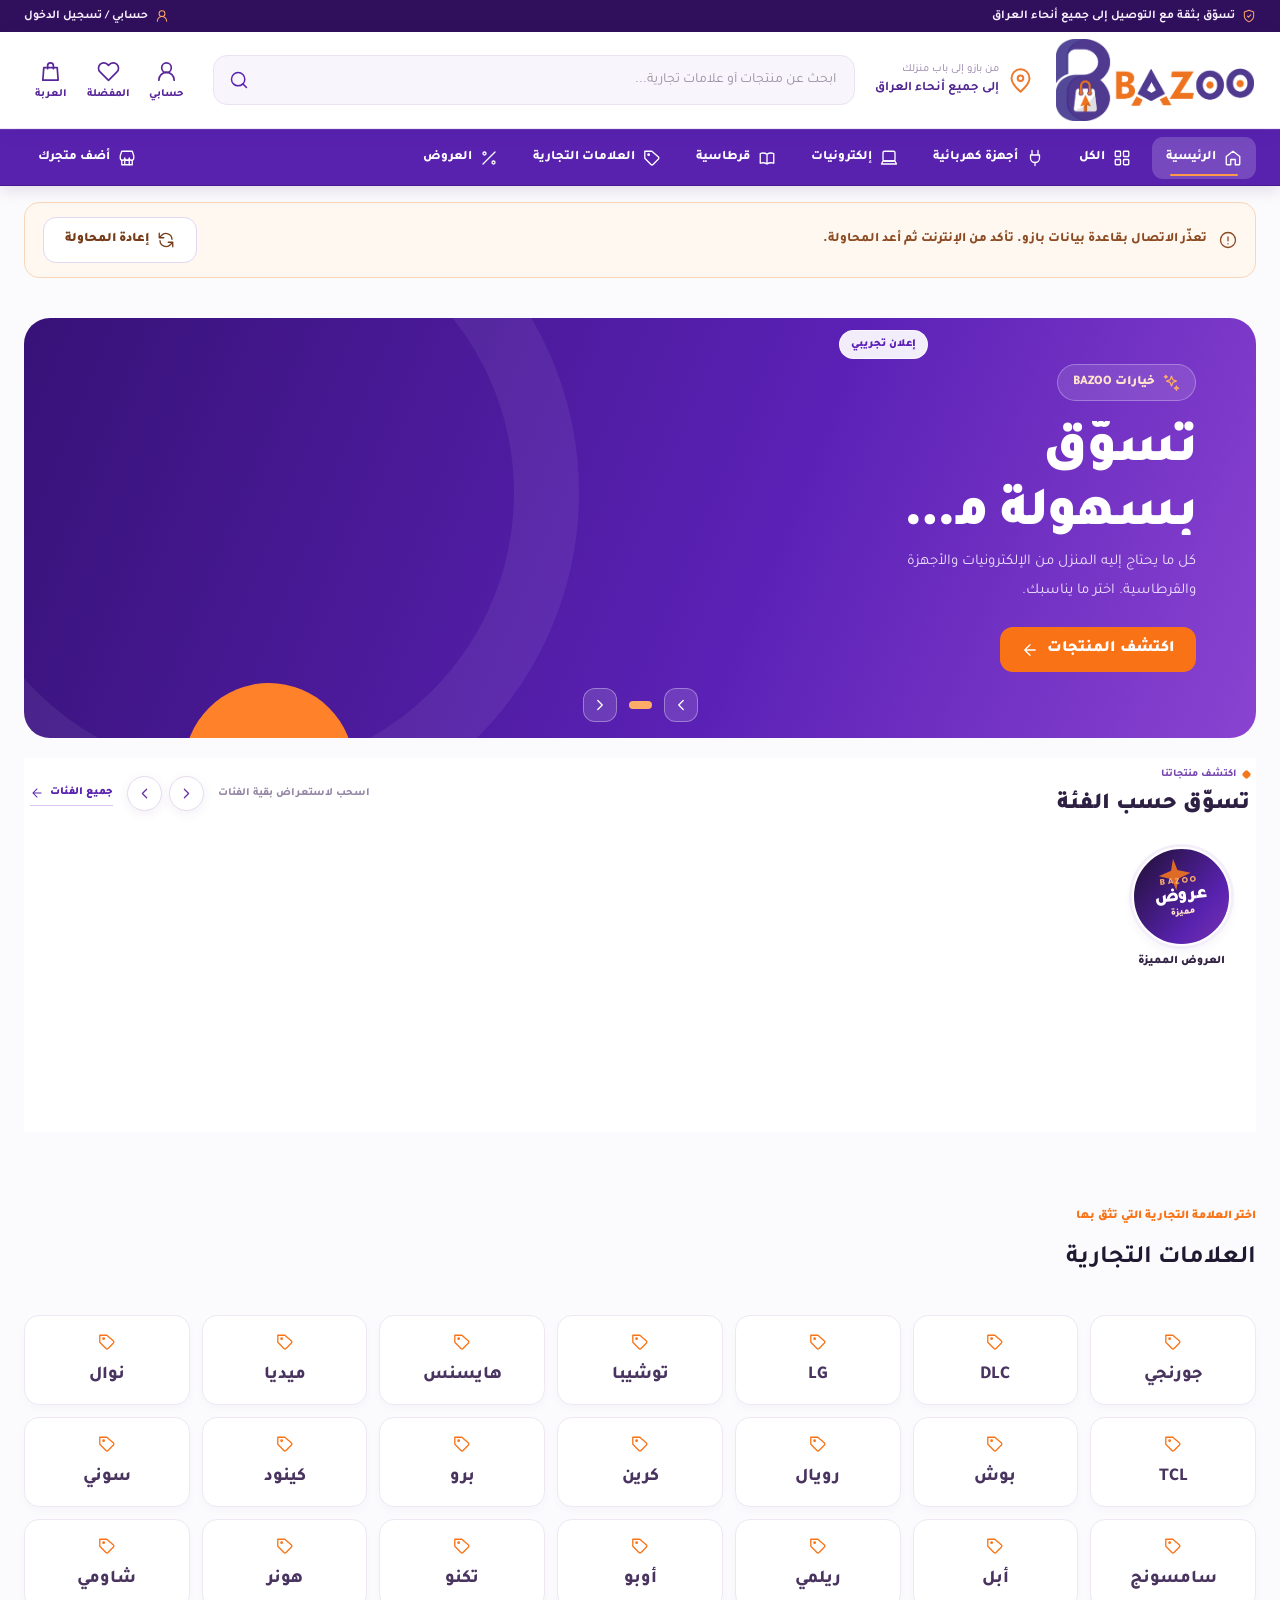
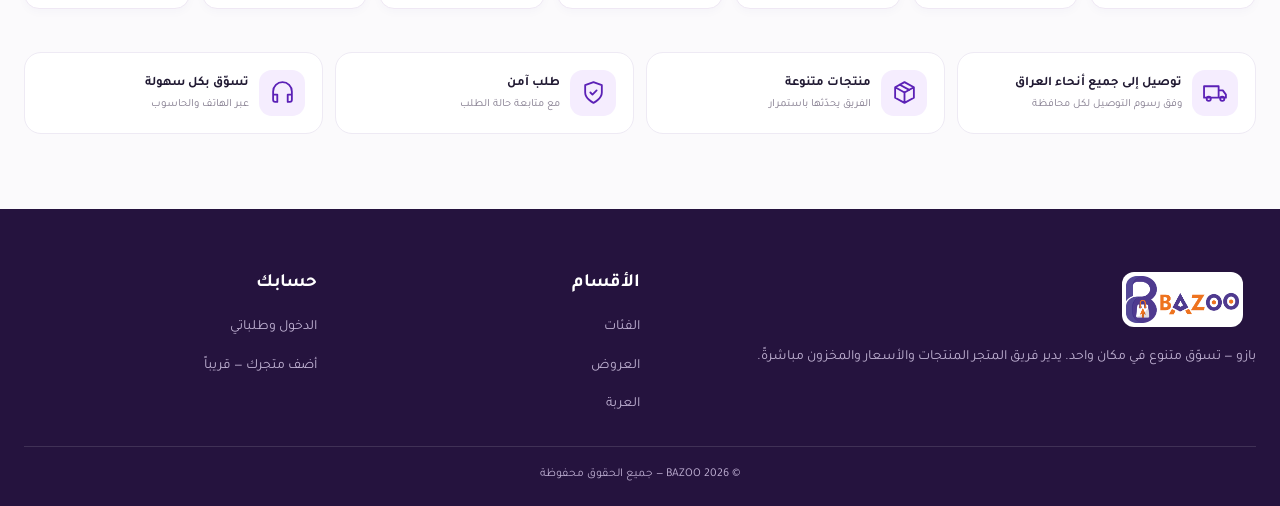
==== commit dabd0bbb: "Ship premium carousel with updated CSS and JS cache keys" ====
--- a/index.html
+++ b/index.html
@@ -1,4 +1,4 @@
-<!doctype html><html lang="ar" dir="rtl"><head><meta charset="utf-8"><meta name="viewport" content="width=device-width,initial-scale=1,viewport-fit=cover"><meta name="theme-color" content="#5822af"><meta name="description" content="BAZOO بازو — متجر إلكتروني عراقي للأجهزة الكهربائية والإلكترونيات والقرطاسية"><title>BAZOO | بازو</title><link rel="icon" href="./%D8%B4%D8%B9%D8%A7%D8%B1%20%D8%A8%D8%A7%D8%B2%D9%88.png"><link rel="stylesheet" href="./style.css?v=20261123twoRows51"><link rel="stylesheet" href="./bazoo-ui.css?v=20261123ui41"></head><body>
+<!doctype html><html lang="ar" dir="rtl"><head><meta charset="utf-8"><meta name="viewport" content="width=device-width,initial-scale=1,viewport-fit=cover"><meta name="theme-color" content="#5822af"><meta name="description" content="BAZOO بازو — متجر إلكتروني عراقي للأجهزة الكهربائية والإلكترونيات والقرطاسية"><title>BAZOO | بازو</title><link rel="icon" href="./%D8%B4%D8%B9%D8%A7%D8%B1%20%D8%A8%D8%A7%D8%B2%D9%88.png"><link rel="stylesheet" href="./style.css?v=20261123carousel52"><link rel="stylesheet" href="./bazoo-ui.css?v=20261123ui41"></head><body>
 <div class="topline"><div class="wrap topline-content"><span><svg class="svg-icon" aria-hidden="true"><use href="./icons.svg#shield-check"></use></svg> تسوّق بثقة مع التوصيل إلى جميع أنحاء العراق</span><a href="#/account"><svg class="svg-icon" aria-hidden="true"><use href="./icons.svg#user-round"></use></svg> حسابي / تسجيل الدخول</a></div></div>
 <header class="header"><div class="wrap headerinner">
 <a class="brand" href="#/home" aria-label="BAZOO الرئيسية"><img src="./%D8%A8%D8%A7%D8%B2%D9%88%20%D8%A7%D9%81%D9%82%D9%8A.png" alt="شعار BAZOO الأفقي"></a>
@@ -36,4 +36,4 @@
 setTimeout(function(){var app=document.getElementById("app");if(app.innerHTML===initial){var x=document.getElementById("siteStatus");if(x)x.innerHTML='<div class="connection-notice" role="status">تعذّر تشغيل المزايا التفاعلية. يمكنك تصفح الأقسام أو تحديث الصفحة للمتابعة. <button class="btn outline" onclick="location.reload()">إعادة المحاولة</button></div>';}},10000);
 })();
 </script>
-<script defer src="./bazoo-ui.js?v=20261123ui41"></script><script defer src="./bundle.js?v=20261123twoRows51"></script></body></html>+<script defer src="./bazoo-ui.js?v=20261123ui41"></script><script defer src="./bundle.js?v=20261123carousel52"></script></body></html>
--- a/style.css
+++ b/style.css
@@ -2203,3 +2203,113 @@
  .bazoo-category-circle,.bazoo-category-circle .category-thumb{transition:none!important}
  .bazoo-category-scroller{scroll-behavior:auto!important}
 }
+
+
+/* BAZOO v52 — premium category carousel interaction with smart edge controls */
+.bazoo-category-frame{position:relative;min-width:0;isolation:isolate}
+.bazoo-category-frame::before,
+.bazoo-category-frame::after{
+ content:"";position:absolute;z-index:2;top:2px;bottom:9px;
+ width:26px;pointer-events:none;opacity:0;
+ transition:opacity .22s ease
+}
+.bazoo-category-frame::before{
+ right:0;background:linear-gradient(to left,#fff 8%,rgba(255,255,255,0))
+}
+.bazoo-category-frame::after{
+ left:0;background:linear-gradient(to right,#fff 8%,rgba(255,255,255,0))
+}
+.bazoo-category-explorer.has-scroll-right .bazoo-category-frame::before{opacity:1}
+.bazoo-category-explorer.has-scroll-left .bazoo-category-frame::after{opacity:1}
+.bazoo-category-scroller{
+ scrollbar-width:none!important;
+ scroll-snap-type:x proximity!important;
+ cursor:grab
+}
+.bazoo-category-scroller::-webkit-scrollbar{display:none!important}
+.bazoo-category-scroller.is-dragging{
+ cursor:grabbing!important;
+ scroll-behavior:auto!important;
+ scroll-snap-type:none!important;
+ user-select:none!important;
+ -webkit-user-select:none!important
+}
+.bazoo-category-scroller.is-dragging *{
+ user-select:none!important;-webkit-user-select:none!important
+}
+.bazoo-category-scroll-arrow{
+ width:35px;height:35px;min-width:35px;min-height:35px;
+ background:#fff!important;
+ border:1px solid #e7dbf0!important;
+ border-radius:50%!important;
+ color:#6730a2!important;
+ box-shadow:0 3px 11px rgba(69,25,118,.07);
+ transition:transform .18s ease,background .18s ease,opacity .18s ease,box-shadow .18s ease!important
+}
+.bazoo-category-scroll-arrow:not(:disabled):hover{
+ color:#fff!important;
+ background:#642bb0!important;
+ box-shadow:0 6px 17px rgba(95,35,175,.20);
+ transform:translateY(-2px)
+}
+.bazoo-category-scroll-arrow:disabled{
+ color:#bdb0ce!important;
+ opacity:.36!important;
+ cursor:not-allowed!important;
+ box-shadow:none!important;
+ background:#faf8fc!important
+}
+.bazoo-category-scroll-arrow:focus-visible{
+ outline:3px solid #f4771c!important;outline-offset:2px
+}
+.bazoo-category-scroll-controls{gap:7px!important}
+.bazoo-category-heading-actions{gap:10px 14px!important}
+.bazoo-category-scroll-hint{color:#9587a5!important;font-weight:800}
+.bazoo-category-footer{
+ display:flex;align-items:center;justify-content:center;
+ gap:12px;direction:rtl;
+ min-height:24px;padding:2px 6px 0;margin-top:3px
+}
+.bazoo-category-scroll-progress{
+ position:relative;display:block;
+ width:clamp(90px,16vw,168px);height:5px;
+ border-radius:100px;background:#eee7f5;
+ overflow:hidden;flex:0 0 auto
+}
+.bazoo-category-scroll-thumb{
+ display:block;position:absolute;right:0;top:0;bottom:0;
+ width:18%;border-radius:100px;
+ background:linear-gradient(90deg,#e77a2b,#7736b9);
+ box-shadow:0 0 9px rgba(101,39,173,.15);
+ transition:right .10s linear
+}
+.bazoo-category-page-count{
+ min-width:35px;font:800 11px Tajawal,Arial,sans-serif;
+ color:#877597;direction:ltr;white-space:nowrap;text-align:center
+}
+.bazoo-category-explorer.no-category-overflow .bazoo-category-scroll-controls,
+.bazoo-category-explorer.no-category-overflow .bazoo-category-scroll-hint,
+.bazoo-category-explorer.no-category-overflow .bazoo-category-footer{display:none!important}
+@media(max-width:620px){
+ .bazoo-category-heading-actions{gap:7px 9px!important}
+ .bazoo-category-scroll-arrow{
+  width:30px;height:30px;min-width:30px;min-height:30px;
+  box-shadow:0 2px 7px rgba(69,25,118,.06)
+ }
+ .bazoo-category-frame::before,
+ .bazoo-category-frame::after{width:16px;bottom:8px}
+ .bazoo-category-scroll-hint{font-size:9px!important}
+ .bazoo-category-footer{gap:9px;min-height:19px;margin-top:0;padding:0 2px}
+ .bazoo-category-scroll-progress{width:112px;height:4px}
+ .bazoo-category-page-count{font-size:10px}
+}
+@media(max-width:380px){
+ .bazoo-category-scroll-hint{display:none!important}
+ .bazoo-category-heading-actions{gap:6px!important}
+ .bazoo-category-scroll-arrow{width:28px;height:28px;min-width:28px;min-height:28px}
+ .bazoo-category-scroll-progress{width:92px}
+}
+@media(prefers-reduced-motion:reduce){
+ .bazoo-category-frame::before,.bazoo-category-frame::after,
+ .bazoo-category-scroll-thumb,.bazoo-category-scroll-arrow{transition:none!important}
+}
